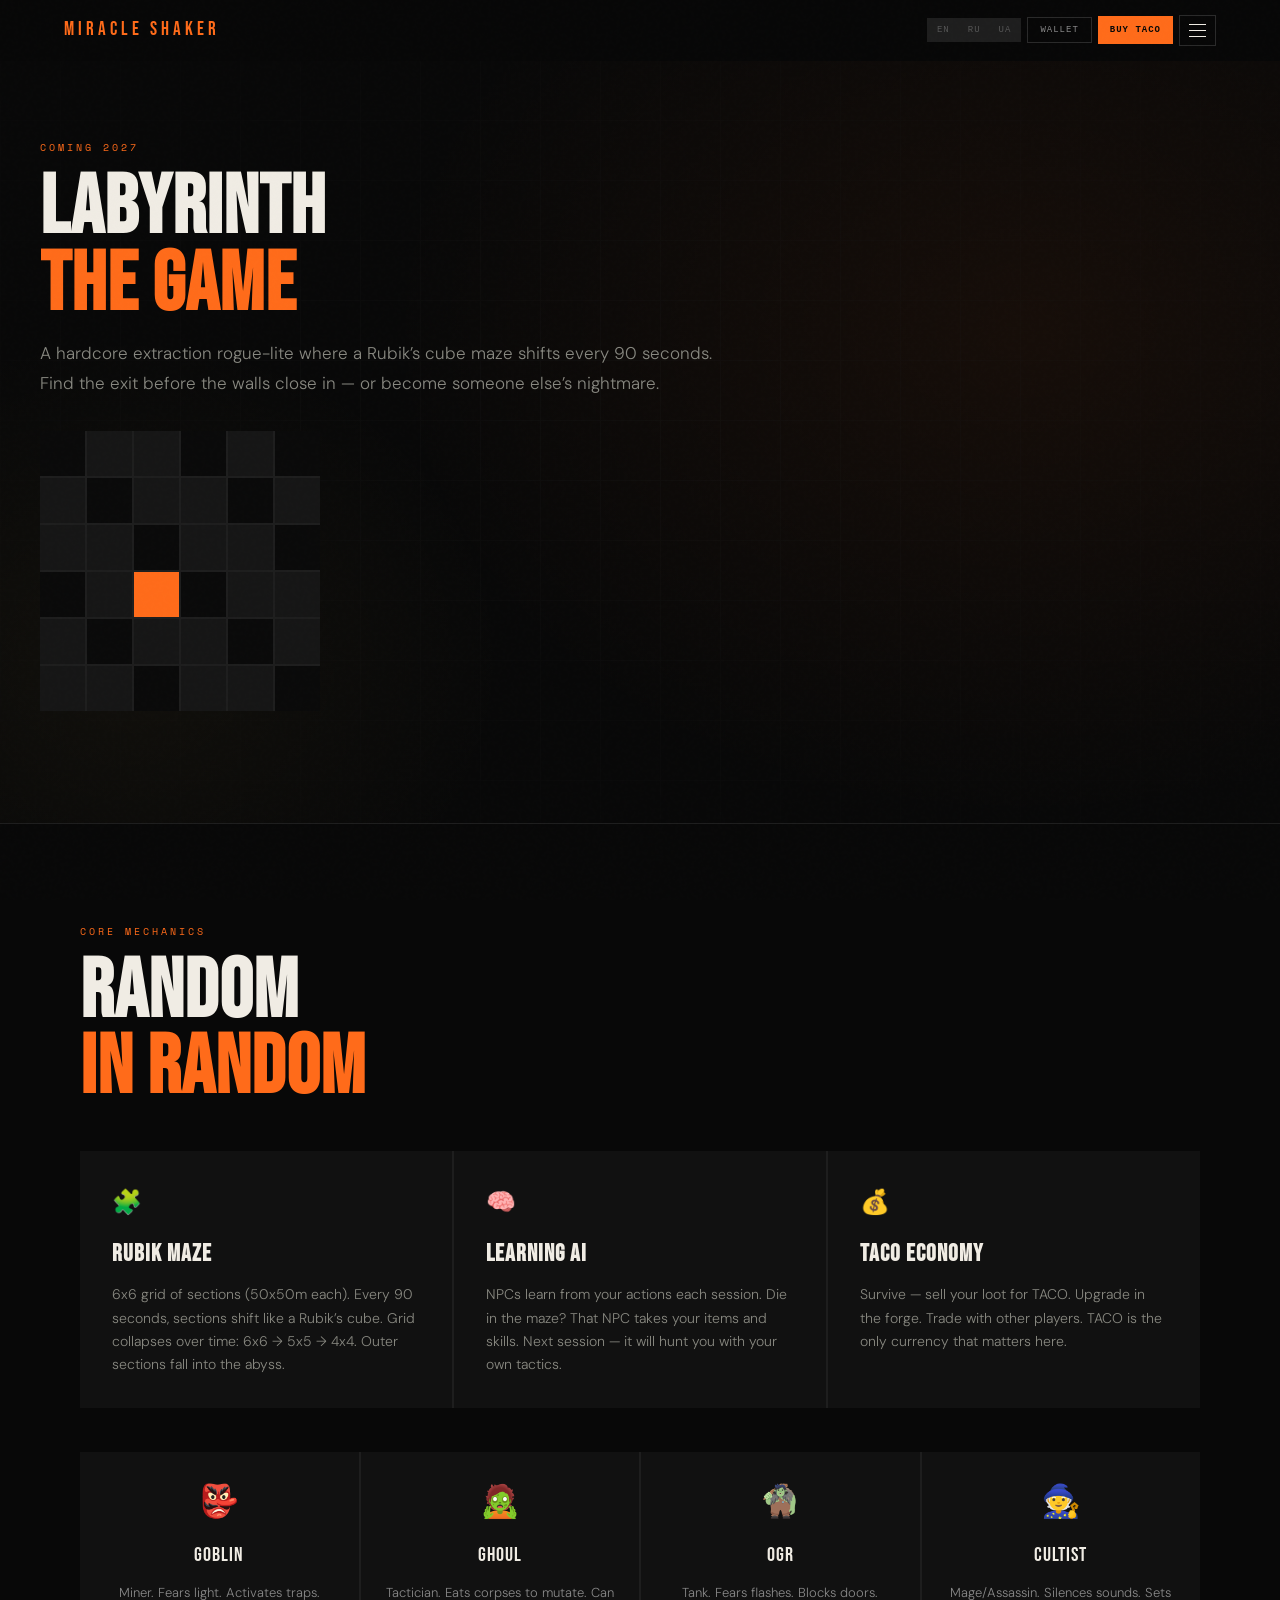
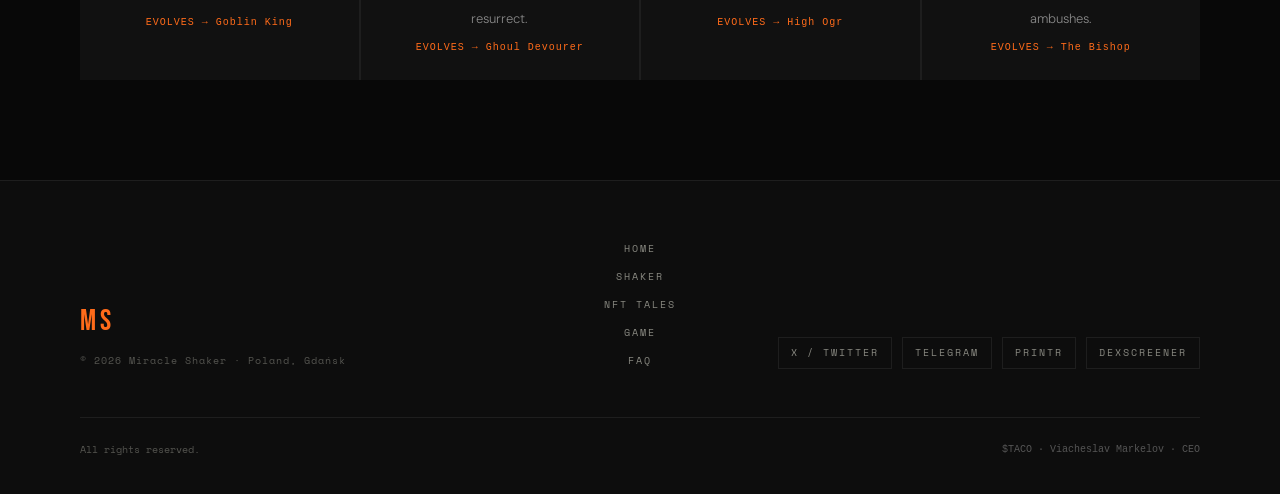
==== miraclev2/game.html @ 6a6742a9 "miracle shaker v2" ====
<!DOCTYPE html>
<html lang="en">
<head>
  <meta charset="UTF-8">
  <meta name="viewport" content="width=device-width, initial-scale=1.0">
  <title>Labyrinth — The Game · Miracle Shaker</title>
  <meta name="description" content="Hardcore extraction rogue-lite. AI enemies learn from you. TACO as in-game currency.">
  <link rel="preconnect" href="https://fonts.googleapis.com">
  <link rel="preconnect" href="https://fonts.gstatic.com" crossorigin>
  <link href="https://fonts.googleapis.com/css2?family=Space+Mono:wght@400;700&family=Bebas+Neue&family=DM+Sans:wght@300;400;500&display=swap" rel="stylesheet">
  <link rel="stylesheet" href="styles.css">
  <style>
.game-hero-img { position:absolute; right:0; top:0; bottom:0; width:50%; object-fit:cover; opacity:0.08; }
.maze-preview { display:grid; grid-template-columns:repeat(6,1fr); gap:2px; background:#1e1e1e; max-width:280px; margin:32px 0; }
.mc { width:100%; aspect-ratio:1; background:#111; }
.mc-path { background:#161616; }
.mc-glow { background:#ff6b1a !important; transition:background 0.3s; }
.mc-wall { background:#0a0a0a; }
.enemy-grid { display:grid; grid-template-columns:repeat(4,1fr); gap:2px; background:#1e1e1e; margin-top:44px; }
.enemy-card { background:#111; padding:24px 20px; text-align:center; }
.enemy-icon { font-size:32px; display:block; margin-bottom:12px; }
.enemy-name { font-family:"Bebas Neue",Impact,sans-serif; font-size:20px; letter-spacing:1px; display:block; margin-bottom:8px; }
.enemy-desc { font-size:13px; color:#888; font-weight:300; }
.enemy-trait { font-family:monospace; font-size:10px; color:#ff6b1a; letter-spacing:1px; margin-top:10px; display:block; }
@media(max-width:900px){ .enemy-grid{grid-template-columns:1fr 1fr;} }
</style>
</head>
<body>
<nav id="main-nav" style="position:fixed;top:0;left:0;right:0;z-index:500;background:rgba(8,8,8,0.96);backdrop-filter:blur(12px);border-bottom:1px solid transparent;transition:border-bottom-color 0.3s;box-sizing:border-box;">
  <div style="max-width:1200px;margin:0 auto;padding:0 24px;height:60px;display:flex;flex-direction:row;align-items:center;justify-content:space-between;gap:12px;">
    <a href="index.html" style="font-family:'Bebas Neue',Impact,sans-serif;font-size:19px;letter-spacing:4px;color:#ff6b1a;text-decoration:none;flex-shrink:0;">MIRACLE SHAKER</a>
    <div style="display:flex;align-items:center;gap:6px;flex-shrink:0;">
      <div style="display:flex;gap:2px;background:#1e1e1e;padding:2px;">
        <button class="lang-btn" data-lang="en" style="font-family:monospace;font-size:9px;letter-spacing:1px;background:none;border:none;color:#555;padding:5px 8px;cursor:pointer;">EN</button>
        <button class="lang-btn" data-lang="ru" style="font-family:monospace;font-size:9px;letter-spacing:1px;background:none;border:none;color:#555;padding:5px 8px;cursor:pointer;">RU</button>
        <button class="lang-btn" data-lang="ua" style="font-family:monospace;font-size:9px;letter-spacing:1px;background:none;border:none;color:#555;padding:5px 8px;cursor:pointer;">UA</button>
      </div>
      <button id="wallet-btn" style="font-family:monospace;font-size:9px;letter-spacing:1px;color:#888;background:none;border:1px solid #2a2a2a;padding:7px 12px;cursor:pointer;white-space:nowrap;">WALLET</button>
      <a href="https://app.printr.money/trade/3kemsuKXgMGmDu7oASK9m2BKeFyGGyzDsyNgvrBtbrrr" id="nav-buy" target="_blank" style="font-family:monospace;font-size:9px;letter-spacing:1px;color:#080808;background:#ff6b1a;padding:7px 12px;text-decoration:none;font-weight:700;white-space:nowrap;">BUY TACO</a>
      <button id="nav-burger" style="background:none;border:1px solid #2a2a2a;padding:8px 9px;cursor:pointer;display:flex;flex-direction:column;gap:5px;flex-shrink:0;">
        <span style="display:block;width:17px;height:1px;background:#f0ece4;"></span>
        <span style="display:block;width:17px;height:1px;background:#f0ece4;"></span>
        <span style="display:block;width:17px;height:1px;background:#f0ece4;"></span>
      </button>
    </div>
  </div>
</nav>
<div id="nav-overlay" style="display:none;position:fixed;inset:0;background:rgba(0,0,0,0.65);z-index:498;"></div>
<div id="slide-menu" style="position:fixed;top:0;right:0;width:260px;height:100vh;background:#0d0d0d;border-left:1px solid #1e1e1e;z-index:499;transform:translateX(100%);transition:transform 0.3s ease;display:flex;flex-direction:column;padding:20px 24px;">
  <div style="display:flex;justify-content:space-between;align-items:center;margin-bottom:28px;">
    <span style="font-family:'Bebas Neue',Impact,sans-serif;font-size:15px;letter-spacing:3px;color:#ff6b1a;">MENU</span>
    <button id="menu-close" style="background:none;border:1px solid #2a2a2a;color:#888;width:30px;height:30px;cursor:pointer;font-size:13px;display:flex;align-items:center;justify-content:center;">&#x2715;</button>
  </div>
  <a href="index.html" id="nav-home" style="font-family:monospace;font-size:10px;letter-spacing:2px;color:#888;text-decoration:none;padding:13px 0;border-bottom:1px solid #1e1e1e;display:block;">HOME</a>
  <a href="shaker.html" id="nav-shaker" style="font-family:monospace;font-size:10px;letter-spacing:2px;color:#888;text-decoration:none;padding:13px 0;border-bottom:1px solid #1e1e1e;display:block;">SHAKER</a>
  <a href="nft-tales.html" id="nav-nft" style="font-family:monospace;font-size:10px;letter-spacing:2px;color:#888;text-decoration:none;padding:13px 0;border-bottom:1px solid #1e1e1e;display:block;">NFT TALES</a>
  <a href="game.html" id="nav-game" style="font-family:monospace;font-size:10px;letter-spacing:2px;color:#888;text-decoration:none;padding:13px 0;border-bottom:1px solid #1e1e1e;display:block;">GAME</a>
  <a href="faq.html" id="nav-faq" style="font-family:monospace;font-size:10px;letter-spacing:2px;color:#888;text-decoration:none;padding:13px 0;display:block;">FAQ</a>
  <div style="margin-top:auto;padding-top:20px;border-top:1px solid #1e1e1e;display:flex;flex-direction:column;gap:8px;">
    <a href="https://app.printr.money/trade/3kemsuKXgMGmDu7oASK9m2BKeFyGGyzDsyNgvrBtbrrr" target="_blank" style="font-family:monospace;font-size:10px;letter-spacing:1px;background:#ff6b1a;color:#080808;padding:11px;text-decoration:none;font-weight:700;display:block;text-align:center;">BUY TACO</a>
    <a href="https://t.me/+Bcx42tPC-DE1NTRk" target="_blank" style="font-family:monospace;font-size:10px;letter-spacing:1px;border:1px solid #2a2a2a;color:#888;padding:10px;text-decoration:none;display:block;text-align:center;">TELEGRAM</a>
  </div>
</div>

<div class="page-hero" style="overflow:hidden;">
  <div class="page-hero-bg"></div>
  <div class="hero-grid-bg"></div>
  <div style="position:relative;z-index:1;max-width:680px;">
    <span class="label" data-en="Coming 2027" data-ru="&#x412; 2027 &#x433;&#x43E;&#x434;&#x443;" data-ua="&#x423; 2027 &#x440;&#x43E;&#x446;&#x456;">Coming 2027</span>
    <h1 class="display-title" data-en="LABYRINTH<br><span>THE GAME</span>" data-ru="&#x41B;&#x410;&#x411;&#x418;&#x420;&#x418;&#x41D;&#x422;<br><span>&#x418;&#x413;&#x420;&#x410;</span>" data-ua="&#x41B;&#x410;&#x411;&#x406;&#x420;&#x418;&#x41D;&#x422;<br><span>&#x413;&#x420;&#x410;</span>">LABYRINTH<br><span>THE GAME</span></h1>
    <p class="body-lead" style="margin-top:16px;" data-en="A hardcore extraction rogue-lite where a Rubik&#x2019;s cube maze shifts every 90 seconds. Find the exit before the walls close in &#x2014; or become someone else&#x2019;s nightmare." data-ru="&#x411;&#x435;&#x441;&#x43F;&#x43E;&#x449;&#x430;&#x434;&#x43D;&#x44B;&#x439; rogue-lite, &#x433;&#x434;&#x435; &#x43B;&#x430;&#x431;&#x438;&#x440;&#x438;&#x43D;&#x442; &#x2014; &#x43A;&#x443;&#x431;&#x438;&#x43A; &#x420;&#x443;&#x431;&#x438;&#x43A;&#x430; &#x2014; &#x441;&#x434;&#x432;&#x438;&#x433;&#x430;&#x435;&#x442;&#x441;&#x44F; &#x43A;&#x430;&#x436;&#x434;&#x44B;&#x435; 90 &#x441;&#x435;&#x43A;&#x443;&#x43D;&#x434;. &#x41D;&#x430;&#x439;&#x434;&#x438; &#x432;&#x44B;&#x445;&#x43E;&#x434; &#x43F;&#x43E;&#x43A;&#x430; &#x441;&#x442;&#x435;&#x43D;&#x44B; &#x43D;&#x435; &#x441;&#x445;&#x43B;&#x43E;&#x43F;&#x43D;&#x443;&#x43B;&#x438;&#x441;&#x44C;." data-ua="&#x411;&#x435;&#x437;&#x43F;&#x43E;&#x449;&#x430;&#x434;&#x43D;&#x438;&#x439; rogue-lite, &#x434;&#x435; &#x43B;&#x430;&#x431;&#x456;&#x440;&#x438;&#x43D;&#x442; &#x2014; &#x43A;&#x443;&#x431;&#x456;&#x43A; &#x420;&#x443;&#x431;&#x456;&#x43A;&#x430; &#x2014; &#x437;&#x441;&#x443;&#x432;&#x430;&#x454;&#x442;&#x44C;&#x441;&#x44F; &#x43A;&#x43E;&#x436;&#x43D;&#x456; 90 &#x441;&#x435;&#x43A;&#x443;&#x43D;&#x434;.">A hardcore extraction rogue-lite where a Rubik&#x2019;s cube maze shifts every 90 seconds. Find the exit before the walls close in &#x2014; or become someone else&#x2019;s nightmare.</p>
    <div class="maze-preview" id="maze-grid">
      <div class="mc mc-wall"></div><div class="mc mc-path"></div><div class="mc mc-path"></div><div class="mc mc-wall"></div><div class="mc mc-path"></div><div class="mc mc-wall"></div>
      <div class="mc mc-path"></div><div class="mc mc-wall"></div><div class="mc mc-path"></div><div class="mc mc-path"></div><div class="mc mc-wall"></div><div class="mc mc-path"></div>
      <div class="mc mc-path"></div><div class="mc mc-path"></div><div class="mc mc-wall"></div><div class="mc mc-path"></div><div class="mc mc-path"></div><div class="mc mc-wall"></div>
      <div class="mc mc-wall"></div><div class="mc mc-path"></div><div class="mc mc-path"></div><div class="mc mc-wall"></div><div class="mc mc-path"></div><div class="mc mc-path"></div>
      <div class="mc mc-path"></div><div class="mc mc-wall"></div><div class="mc mc-path"></div><div class="mc mc-path"></div><div class="mc mc-wall"></div><div class="mc mc-path"></div>
      <div class="mc mc-path"></div><div class="mc mc-path"></div><div class="mc mc-wall"></div><div class="mc mc-path"></div><div class="mc mc-path"></div><div class="mc mc-wall"></div>
    </div>
  </div>
</div>

<div class="section">
  <div class="container">
    <span class="label reveal" data-en="Core Mechanics" data-ru="&#x41E;&#x441;&#x43D;&#x43E;&#x432;&#x43D;&#x44B;&#x435; &#x43C;&#x435;&#x445;&#x430;&#x43D;&#x438;&#x43A;&#x438;" data-ua="&#x41E;&#x441;&#x43D;&#x43E;&#x432;&#x43D;&#x456; &#x43C;&#x435;&#x445;&#x430;&#x43D;&#x456;&#x43A;&#x438;">Core Mechanics</span>
    <h2 class="display-title reveal" data-en="RANDOM<br><span>IN RANDOM</span>" data-ru="&#x420;&#x410;&#x41D;&#x414;&#x41E;&#x41C;<br><span>&#x412; &#x420;&#x410;&#x41D;&#x414;&#x41E;&#x41C;&#x415;</span>" data-ua="&#x420;&#x410;&#x41D;&#x414;&#x41E;&#x41C;<br><span>&#x412; &#x420;&#x410;&#x41D;&#x414;&#x41E;&#x41C;&#x406;</span>">RANDOM<br><span>IN RANDOM</span></h2>
    <div class="card-grid-3 reveal" style="margin-top:44px;">
      <div class="card"><div style="font-size:24px;margin-bottom:14px;">&#x1F9E9;</div><h3 data-en="RUBIK MAZE" data-ru="&#x41A;&#x423;&#x411;&#x418;&#x41A; &#x41B;&#x410;&#x411;&#x418;&#x420;&#x418;&#x41D;&#x422;" data-ua="&#x41A;&#x423;&#x411;&#x406;&#x41A; &#x41B;&#x410;&#x411;&#x406;&#x420;&#x418;&#x41D;&#x422;">RUBIK MAZE</h3><p data-en="6x6 grid of sections (50x50m each). Every 90 seconds, sections shift like a Rubik&#x2019;s cube. Grid collapses over time: 6x6 &#x2192; 5x5 &#x2192; 4x4. Outer sections fall into the abyss." data-ru="&#x421;&#x435;&#x442;&#x43A;&#x430; 6x6 &#x441;&#x435;&#x43A;&#x446;&#x438;&#x439; (50x50 &#x43C; &#x43A;&#x430;&#x436;&#x434;&#x430;&#x44F;). &#x41A;&#x430;&#x436;&#x434;&#x44B;&#x435; 90 &#x441;&#x435;&#x43A;. &#x441;&#x435;&#x43A;&#x446;&#x438;&#x438; &#x441;&#x434;&#x432;&#x438;&#x433;&#x430;&#x44E;&#x442;&#x441;&#x44F;. &#x421;&#x435;&#x442;&#x43A;&#x430; &#x441;&#x445;&#x43B;&#x43E;&#x43F;&#x44B;&#x432;&#x430;&#x435;&#x442;&#x441;&#x44F;." data-ua="&#x421;&#x456;&#x442;&#x43A;&#x430; 6x6 &#x441;&#x435;&#x43A;&#x446;&#x456;&#x439;. &#x41A;&#x43E;&#x436;&#x43D;&#x456; 90 &#x441;&#x435;&#x43A;. &#x441;&#x435;&#x43A;&#x446;&#x456;&#x457; &#x437;&#x441;&#x443;&#x432;&#x430;&#x44E;&#x442;&#x44C;&#x441;&#x44F;. &#x421;&#x456;&#x442;&#x43A;&#x430; &#x437;&#x441;&#x436;&#x443;&#x454;&#x442;&#x44C;&#x441;&#x44F;.">6x6 grid of sections (50x50m each). Every 90 seconds, sections shift like a Rubik&#x2019;s cube. Grid collapses over time: 6x6 &#x2192; 5x5 &#x2192; 4x4. Outer sections fall into the abyss.</p></div>
      <div class="card"><div style="font-size:24px;margin-bottom:14px;">&#x1F9E0;</div><h3 data-en="LEARNING AI" data-ru="&#x41E;&#x411;&#x423;&#x427;&#x410;&#x415;&#x41C;&#x42B;&#x419; &#x418;&#x418;" data-ua="&#x41D;&#x410;&#x412;&#x427;&#x410;&#x42E;&#x426;&#x418;&#x419;&#x421;&#x42F; &#x406;&#x406;">LEARNING AI</h3><p data-en="NPCs learn from your actions each session. Die in the maze? That NPC takes your items and skills. Next session &#x2014; it will hunt you with your own tactics." data-ru="NPC &#x43E;&#x431;&#x443;&#x447;&#x430;&#x44E;&#x442;&#x441;&#x44F; &#x43D;&#x430; &#x432;&#x430;&#x448;&#x438;&#x445; &#x434;&#x435;&#x439;&#x441;&#x442;&#x432;&#x438;&#x44F;&#x445;. &#x423;&#x43C;&#x440;&#x451;&#x448;&#x44C; &#x432; &#x43B;&#x430;&#x431;&#x438;&#x440;&#x438;&#x43D;&#x442;&#x435;? NPC &#x437;&#x430;&#x431;&#x435;&#x440;&#x451;&#x442; &#x432;&#x430;&#x448;&#x435; &#x441;&#x43D;&#x430;&#x440;&#x44F;&#x436;&#x435;&#x43D;&#x438;&#x435; &#x438; &#x431;&#x443;&#x434;&#x435;&#x442; &#x43E;&#x445;&#x43E;&#x442;&#x438;&#x442;&#x44C;&#x441;&#x44F; &#x437;&#x430; &#x432;&#x430;&#x43C;&#x438; &#x432; &#x441;&#x43B;&#x435;&#x434;&#x443;&#x44E;&#x449;&#x435;&#x439; &#x441;&#x435;&#x441;&#x441;&#x438;&#x438;." data-ua="NPC &#x43D;&#x430;&#x432;&#x447;&#x430;&#x44E;&#x442;&#x44C;&#x441;&#x44F; &#x437; &#x432;&#x430;&#x448;&#x438;&#x445; &#x434;&#x456;&#x439;. &#x41F;&#x43E;&#x43C;&#x440;&#x435;&#x448; &#x432; &#x43B;&#x430;&#x431;&#x456;&#x440;&#x438;&#x43D;&#x442;&#x456;? NPC &#x432;&#x456;&#x437;&#x44C;&#x43C;&#x435; &#x442;&#x432;&#x456; &#x440;&#x435;&#x447;&#x456; &#x456; &#x443; &#x43D;&#x430;&#x441;&#x442;&#x443;&#x43F;&#x43D;&#x456;&#x439; &#x441;&#x435;&#x441;&#x456;&#x457; &#x43F;&#x43E;&#x43B;&#x44E;&#x454; &#x442;&#x430;&#x43A;&#x442;&#x438;&#x43A;&#x443; &#x43F;&#x440;&#x43E;&#x442;&#x438; &#x432;&#x430;&#x441;.">NPCs learn from your actions each session. Die in the maze? That NPC takes your items and skills. Next session &#x2014; it will hunt you with your own tactics.</p></div>
      <div class="card"><div style="font-size:24px;margin-bottom:14px;">&#x1F4B0;</div><h3 data-en="TACO ECONOMY" data-ru="&#x42D;&#x41A;&#x41E;&#x41D;&#x41E;&#x41C;&#x418;&#x41A;&#x410; TACO" data-ua="&#x415;&#x41A;&#x41E;&#x41D;&#x41E;&#x41C;&#x406;&#x41A;&#x410; TACO">TACO ECONOMY</h3><p data-en="Survive &#x2014; sell your loot for TACO. Upgrade in the forge. Trade with other players. TACO is the only currency that matters here." data-ru="&#x412;&#x44B;&#x436;&#x438;&#x432;&#x438; &#x2014; &#x43F;&#x440;&#x43E;&#x434;&#x430;&#x439; &#x43B;&#x443;&#x442; &#x437;&#x430; TACO. &#x423;&#x43B;&#x443;&#x447;&#x448;&#x430;&#x439; &#x432; &#x43A;&#x443;&#x437;&#x43D;&#x435;. &#x422;&#x43E;&#x440;&#x433;&#x443;&#x439; &#x441; &#x434;&#x440;&#x443;&#x433;&#x438;&#x43C;&#x438; &#x438;&#x433;&#x440;&#x43E;&#x43A;&#x430;&#x43C;&#x438;." data-ua="&#x412;&#x438;&#x436;&#x438;&#x432;&#x438; &#x2014; &#x43F;&#x440;&#x43E;&#x434;&#x430;&#x439; &#x43B;&#x443;&#x442; &#x437;&#x430; TACO. &#x41F;&#x43E;&#x43B;&#x456;&#x43F;&#x448;&#x438; &#x432; &#x43A;&#x443;&#x437;&#x43D;&#x456;. &#x422;&#x43E;&#x440;&#x433;&#x443;&#x439; &#x437; &#x456;&#x43D;&#x448;&#x438;&#x43C;&#x438; &#x433;&#x440;&#x430;&#x432;&#x446;&#x44F;&#x43C;&#x438;.">Survive &#x2014; sell your loot for TACO. Upgrade in the forge. Trade with other players. TACO is the only currency that matters here.</p></div>
    </div>
    <div class="enemy-grid reveal">
      <div class="enemy-card"><span class="enemy-icon">&#x1F47A;</span><span class="enemy-name" data-en="GOBLIN" data-ru="&#x413;&#x41E;&#x411;&#x41B;&#x418;&#x41D;" data-ua="&#x413;&#x41E;&#x411;&#x41B;&#x406;&#x41D;">GOBLIN</span><span class="enemy-desc" data-en="Miner. Fears light. Activates traps." data-ru="&#x41C;&#x430;&#x439;&#x43D;&#x435;&#x440;. &#x411;&#x43E;&#x438;&#x442;&#x441;&#x44F; &#x441;&#x432;&#x435;&#x442;&#x430;. &#x410;&#x43A;&#x442;&#x438;&#x432;&#x438;&#x440;&#x443;&#x435;&#x442; &#x43B;&#x43E;&#x432;&#x443;&#x448;&#x43A;&#x438;." data-ua="&#x413;&#x456;&#x440;&#x43D;&#x438;&#x43A;. &#x411;&#x43E;&#x457;&#x442;&#x44C;&#x441;&#x44F; &#x441;&#x432;&#x456;&#x442;&#x43B;&#x430;. &#x410;&#x43A;&#x442;&#x438;&#x432;&#x443;&#x454; &#x43F;&#x430;&#x441;&#x442;&#x43A;&#x438;.">Miner. Fears light. Activates traps.</span><span class="enemy-trait" data-en="EVOLVES &#x2192; Goblin King" data-ru="&#x42D;&#x412;&#x41E;&#x41B;&#x42E;&#x426;&#x418;&#x42F; &#x2192; &#x41A;&#x43E;&#x440;&#x43E;&#x43B;&#x44C; &#x413;&#x43E;&#x431;&#x43B;&#x438;&#x43D;&#x43E;&#x432;" data-ua="&#x415;&#x412;&#x41E;&#x41B;&#x42E;&#x426;&#x406;&#x42F; &#x2192; &#x41A;&#x43E;&#x440;&#x43E;&#x43B;&#x44C; &#x413;&#x43E;&#x431;&#x43B;&#x456;&#x43D;&#x456;&#x432;">EVOLVES &#x2192; Goblin King</span></div>
      <div class="enemy-card"><span class="enemy-icon">&#x1F9DF;</span><span class="enemy-name" data-en="GHOUL" data-ru="&#x413;&#x423;&#x41B;&#x42C;" data-ua="&#x413;&#x423;&#x41B;&#x42C;">GHOUL</span><span class="enemy-desc" data-en="Tactician. Eats corpses to mutate. Can resurrect." data-ru="&#x422;&#x430;&#x43A;&#x442;&#x438;&#x43A;. &#x415;&#x441;&#x442; &#x442;&#x440;&#x443;&#x43F;&#x44B; &#x434;&#x43B;&#x44F; &#x43C;&#x443;&#x442;&#x430;&#x446;&#x438;&#x438;. &#x41C;&#x43E;&#x436;&#x435;&#x442; &#x432;&#x43E;&#x441;&#x43A;&#x440;&#x435;&#x441;&#x43D;&#x443;&#x442;&#x44C;." data-ua="&#x422;&#x430;&#x43A;&#x442;&#x438;&#x43A;. &#x457;&#x441;&#x442;&#x44C; &#x442;&#x440;&#x443;&#x43F;&#x438; &#x434;&#x43B;&#x44F; &#x43C;&#x443;&#x442;&#x430;&#x446;&#x456;&#x457;. &#x41C;&#x43E;&#x436;&#x435; &#x432;&#x43E;&#x441;&#x43A;&#x440;&#x435;&#x441;&#x43D;&#x443;&#x442;&#x438;.">Tactician. Eats corpses to mutate. Can resurrect.</span><span class="enemy-trait" data-en="EVOLVES &#x2192; Ghoul Devourer" data-ru="&#x42D;&#x412;&#x41E;&#x41B;&#x42E;&#x426;&#x418;&#x42F; &#x2192; &#x413;&#x443;&#x43B;&#x44C; &#x41F;&#x43E;&#x436;&#x438;&#x440;&#x430;&#x442;&#x435;&#x43B;&#x44C;" data-ua="&#x415;&#x412;&#x41E;&#x41B;&#x42E;&#x426;&#x406;&#x42F; &#x2192; &#x413;&#x443;&#x43B;&#x44C; &#x41F;&#x43E;&#x436;&#x438;&#x440;&#x430;&#x447;">EVOLVES &#x2192; Ghoul Devourer</span></div>
      <div class="enemy-card"><span class="enemy-icon">&#x1F9CC;</span><span class="enemy-name" data-en="OGR" data-ru="&#x41E;&#x413;&#x420;" data-ua="&#x41E;&#x413;&#x420;">OGR</span><span class="enemy-desc" data-en="Tank. Fears flashes. Blocks doors." data-ru="&#x422;&#x430;&#x43D;&#x43A;. &#x411;&#x43E;&#x438;&#x442;&#x441;&#x44F; &#x432;&#x441;&#x43F;&#x44B;&#x448;&#x435;&#x43A;. &#x411;&#x43B;&#x43E;&#x43A;&#x438;&#x440;&#x443;&#x435;&#x442; &#x434;&#x432;&#x435;&#x440;&#x438;." data-ua="&#x422;&#x430;&#x43D;&#x43A;. &#x411;&#x43E;&#x457;&#x442;&#x44C;&#x441;&#x44F; &#x441;&#x43F;&#x430;&#x43B;&#x430;&#x445;&#x456;&#x432;. &#x411;&#x43B;&#x43E;&#x43A;&#x443;&#x454; &#x434;&#x432;&#x435;&#x440;&#x456;.">Tank. Fears flashes. Blocks doors.</span><span class="enemy-trait" data-en="EVOLVES &#x2192; High Ogr" data-ru="&#x42D;&#x412;&#x41E;&#x41B;&#x42E;&#x426;&#x418;&#x42F; &#x2192; &#x412;&#x44B;&#x441;&#x448;&#x438;&#x439; &#x41E;&#x433;&#x440;" data-ua="&#x415;&#x412;&#x41E;&#x41B;&#x42E;&#x426;&#x406;&#x42F; &#x2192; &#x412;&#x438;&#x449;&#x438;&#x439; &#x41E;&#x433;&#x440;">EVOLVES &#x2192; High Ogr</span></div>
      <div class="enemy-card"><span class="enemy-icon">&#x1F9D9;</span><span class="enemy-name" data-en="CULTIST" data-ru="&#x421;&#x415;&#x41A;&#x422;&#x410;&#x41D;&#x422;" data-ua="&#x421;&#x415;&#x41A;&#x422;&#x410;&#x41D;&#x422;">CULTIST</span><span class="enemy-desc" data-en="Mage/Assassin. Silences sounds. Sets ambushes." data-ru="&#x41C;&#x430;&#x433;/&#x423;&#x431;&#x438;&#x439;&#x446;&#x430;. &#x411;&#x43B;&#x43E;&#x43A;&#x438;&#x440;&#x443;&#x435;&#x442; &#x437;&#x432;&#x443;&#x43A;&#x438;. &#x41E;&#x440;&#x433;&#x430;&#x43D;&#x438;&#x437;&#x443;&#x435;&#x442; &#x437;&#x430;&#x441;&#x430;&#x434;&#x44B;." data-ua="&#x41C;&#x430;&#x433;/&#x412;&#x431;&#x438;&#x432;&#x446;&#x44F;. &#x411;&#x43B;&#x43E;&#x43A;&#x443;&#x454; &#x437;&#x432;&#x443;&#x43A;&#x438;. &#x41E;&#x440;&#x433;&#x430;&#x43D;&#x456;&#x437;&#x43E;&#x432;&#x443;&#x454; &#x437;&#x430;&#x441;&#x430;&#x434;&#x438;.">Mage/Assassin. Silences sounds. Sets ambushes.</span><span class="enemy-trait" data-en="EVOLVES &#x2192; The Bishop" data-ru="&#x42D;&#x412;&#x41E;&#x41B;&#x42E;&#x426;&#x418;&#x42F; &#x2192; &#x415;&#x43F;&#x438;&#x441;&#x43A;&#x43E;&#x43F;" data-ua="&#x415;&#x412;&#x41E;&#x41B;&#x42E;&#x426;&#x406;&#x42F; &#x2192; &#x404;&#x43F;&#x438;&#x441;&#x43A;&#x43E;&#x43F;">EVOLVES &#x2192; The Bishop</span></div>
    </div>
  </div>
</div>

<div id="wallet-modal" style="display:none;position:fixed;inset:0;background:rgba(0,0,0,0.85);z-index:9000;align-items:center;justify-content:center;backdrop-filter:blur(8px);">
  <div class="wm-box">
    <button class="wm-close" id="wm-close">&#x2715;</button>
    <div class="wm-title">CONNECT</div>
    <div class="wm-sub" data-en="Choose your Solana wallet" data-ru="&#x412;&#x44B;&#x431;&#x435;&#x440;&#x438; Solana &#x43A;&#x43E;&#x448;&#x435;&#x43B;&#x451;&#x43A;" data-ua="&#x41E;&#x431;&#x435;&#x440;&#x456;&#x442;&#x44C; Solana &#x433;&#x430;&#x43C;&#x430;&#x43D;&#x435;&#x446;&#x44C;">Choose your Solana wallet</div>
    <button class="wm-opt" id="connect-phantom"><span class="wm-opt-icon">&#x1F47B;</span><div><span class="wm-opt-name">Phantom</span><span class="wm-opt-desc">Most popular Solana wallet</span></div></button>
    <button class="wm-opt" id="connect-solflare"><span class="wm-opt-icon">&#x1F525;</span><div><span class="wm-opt-name">Solflare</span><span class="wm-opt-desc">Native Solana wallet</span></div></button>
  </div>
</div>
<footer class="site-footer">
  <div class="container">
    <div class="footer-inner">
      <div><span class="footer-logo">MS</span><p class="footer-note" id="footer-copy">&#x00A9; 2026 Miracle Shaker &#xB7; Poland, Gda&#x0144;sk</p></div>
      <nav class="footer-nav-col" style="position:static;background:none;border:none;backdrop-filter:none;height:auto;">
        <a href="index.html" data-en="Home" data-ru="&#x413;&#x43B;&#x430;&#x432;&#x43D;&#x430;&#x44F;" data-ua="&#x413;&#x43E;&#x43B;&#x43E;&#x432;&#x43D;&#x430;">Home</a>
        <a href="shaker.html">Shaker</a><a href="nft-tales.html">NFT Tales</a>
        <a href="game.html" data-en="Game" data-ru="&#x418;&#x433;&#x440;&#x430;" data-ua="&#x413;&#x440;&#x430;">Game</a><a href="faq.html">FAQ</a>
      </nav>
      <div class="footer-socials">
        <a href="https://x.com/MiracleShaker" class="footer-social-link" target="_blank">X / Twitter</a>
        <a href="https://t.me/+Bcx42tPC-DE1NTRk" class="footer-social-link" target="_blank">Telegram</a>
        <a href="https://app.printr.money/trade/3kemsuKXgMGmDu7oASK9m2BKeFyGGyzDsyNgvrBtbrrr" class="footer-social-link" target="_blank">Printr</a>
        <a href="https://dexscreener.com/solana/3kemsuKXgMGmDu7oASK9m2BKeFyGGyzDsyNgvrBtbrrr" class="footer-social-link" target="_blank">DexScreener</a>
      </div>
    </div>
    <div class="footer-bottom">
      <p id="footer-rights">All rights reserved.</p>
      <p style="font-family:monospace;font-size:10px;color:#555;">$TACO &#xB7; Viacheslav Markelov &#xB7; CEO</p>
    </div>
  </div>
</footer>
<script src="script.js"></script>
</body>
</html>
---- miraclev2/styles.css ----
@import url('https://fonts.googleapis.com/css2?family=Space+Mono:wght@400;700&family=Bebas+Neue&family=DM+Sans:wght@300;400;500&display=swap');

:root {
  --black:       #080808;
  --deep:        #0d0d0d;
  --card:        #111111;
  --card2:       #141414;
  --border:      #1e1e1e;
  --border2:     #2a2a2a;
  --orange:      #ff6b1a;
  --orange-dim:  rgba(255,107,26,0.2);
  --orange-glow: rgba(255,107,26,0.08);
  --yellow:      #ffd166;
  --green:       #4ade80;
  --red:         #ef4444;
  --white:       #f0ece4;
  --grey:        #888880;
  --grey2:       #555550;
  --mono:        'Space Mono', 'Courier New', monospace;
  --display:     'Bebas Neue', Impact, sans-serif;
  --body:        'DM Sans', -apple-system, sans-serif;
}

*, *::before, *::after { box-sizing: border-box; margin: 0; padding: 0; }
html { scroll-behavior: smooth; }

body {
  background: var(--black);
  color: var(--white);
  font-family: var(--body);
  font-size: 16px;
  line-height: 1.6;
  overflow-x: hidden;
}

/* NOISE */
body::before {
  content: '';
  position: fixed;
  inset: 0;
  background-image: url("data:image/svg+xml,%3Csvg viewBox='0 0 256 256' xmlns='http://www.w3.org/2000/svg'%3E%3Cfilter id='n'%3E%3CfeTurbulence type='fractalNoise' baseFrequency='0.9' numOctaves='4' stitchTiles='stitch'/%3E%3C/filter%3E%3Crect width='100%25' height='100%25' filter='url(%23n)' opacity='0.04'/%3E%3C/svg%3E");
  pointer-events: none;
  z-index: 9999;
  opacity: 0.35;
}

/* ── TICKER ── */
.ticker { background: var(--deep); border-top: 1px solid var(--border); border-bottom: 1px solid var(--border); padding: 11px 0; overflow: hidden; }
.ticker-track { display: flex; gap: 56px; animation: ticker 24s linear infinite; white-space: nowrap; }
.ticker-item { font-family: var(--mono); font-size: 10px; color: var(--grey); display: flex; align-items: center; gap: 10px; flex-shrink: 0; }
.ticker-dot { color: var(--orange); }
.up { color: var(--green); }
@keyframes ticker { 0%{transform:translateX(0)} 100%{transform:translateX(-50%)} }

/* ── LAYOUT ── */
.container { max-width: 1200px; margin: 0 auto; padding: 0 40px; }
.section { padding: 100px 0; }
.section-alt { background: var(--deep); border-top: 1px solid var(--border); border-bottom: 1px solid var(--border); padding: 100px 0; }

/* ── TYPE ── */
.label { font-family: var(--mono); font-size: 10px; letter-spacing: 3px; text-transform: uppercase; color: var(--orange); margin-bottom: 14px; display: block; }
.display-title { font-family: var(--display); font-size: clamp(48px, 6.5vw, 96px); line-height: 0.92; letter-spacing: 1px; color: var(--white); }
.display-title span { color: var(--orange); }
.body-lead { font-size: 17px; color: var(--grey); font-weight: 300; line-height: 1.75; }
.body-lead strong { color: var(--white); font-weight: 500; }

/* ── BUTTONS ── */
.btn { font-family: var(--mono); font-size: 11px; letter-spacing: 2px; text-transform: uppercase; padding: 12px 24px; text-decoration: none; display: inline-block; transition: all 0.2s; cursor: pointer; border: none; }
.btn-primary { background: var(--orange); color: var(--black); font-weight: 700; }
.btn-primary:hover { background: var(--yellow); transform: translateY(-1px); }
.btn-ghost { border: 1px solid var(--border); color: var(--grey); background: transparent; }
.btn-ghost:hover { border-color: var(--orange); color: var(--orange); }

/* ── CARDS ── */
.card-grid-2 { display: grid; grid-template-columns: 1fr 1fr; gap: 2px; background: var(--border); }
.card-grid-3 { display: grid; grid-template-columns: repeat(3,1fr); gap: 2px; background: var(--border); }
.card-grid-4 { display: grid; grid-template-columns: repeat(4,1fr); gap: 2px; background: var(--border); }
.card { background: var(--card); padding: 32px; transition: background 0.2s; }
.card:hover { background: var(--card2); }
.card h3 { font-family: var(--display); font-size: 24px; letter-spacing: 1px; margin-bottom: 10px; }
.card p { font-size: 14px; color: var(--grey); font-weight: 300; line-height: 1.65; }
.card .accent { font-family: var(--mono); font-size: 20px; color: var(--orange); display: block; margin: 14px 0 4px; }
.card .accent-label { font-family: var(--mono); font-size: 10px; color: var(--grey); letter-spacing: 1px; }

/* ── FLOW ── */
.flow { display: flex; flex-direction: column; gap: 2px; background: var(--border); }
.flow-row { display: grid; grid-template-columns: 200px 1fr; gap: 2px; background: var(--border); }
.flow-label { background: var(--card); padding: 24px 20px; display: flex; flex-direction: column; justify-content: center; }
.flow-label .step-no { font-family: var(--mono); font-size: 10px; letter-spacing: 2px; color: var(--orange); margin-bottom: 4px; }
.flow-label strong { font-family: var(--display); font-size: 24px; letter-spacing: 1px; }
.flow-content { background: var(--card); padding: 24px 28px; font-size: 14px; color: var(--grey); font-weight: 300; line-height: 1.75; display: flex; align-items: center; }
.flow-content strong { color: var(--white); font-weight: 500; }

/* ── STATS ── */
.stat-bar { display: grid; gap: 2px; background: var(--border); }
.stat-bar-4 { grid-template-columns: repeat(4,1fr); }
.stat-bar-3 { grid-template-columns: repeat(3,1fr); }
.stat-item { background: var(--card); padding: 24px 20px; text-align: center; }
.stat-value { font-family: var(--display); font-size: 36px; letter-spacing: 2px; color: var(--orange); display: block; }
.stat-label { font-family: var(--mono); font-size: 10px; letter-spacing: 2px; text-transform: uppercase; color: var(--grey); margin-top: 4px; display: block; }

/* ── PAGE HERO ── */
.page-hero { padding: 140px 40px 80px; position: relative; overflow: hidden; border-bottom: 1px solid var(--border); }
.page-hero-bg { position: absolute; inset: 0; background: radial-gradient(ellipse 50% 60% at 80% 40%, rgba(255,107,26,0.06), transparent), radial-gradient(ellipse 30% 40% at 10% 80%, rgba(255,209,102,0.04), transparent); }
.hero-grid-bg { position: absolute; inset: 0; background-image: linear-gradient(var(--border) 1px, transparent 1px), linear-gradient(90deg, var(--border) 1px, transparent 1px); background-size: 60px 60px; opacity: 0.22; mask-image: radial-gradient(ellipse 80% 80% at 50% 50%, black, transparent); }

/* ── FAQ ── */
.faq-item { border-bottom: 1px solid var(--border); }
.faq-q { width:100%; background:none; border:none; padding:20px 0; display:flex; justify-content:space-between; align-items:flex-start; cursor:pointer; text-align:left; gap:20px; }
.faq-q span { font-family:var(--mono); font-size:12px; color:var(--white); letter-spacing:0.5px; line-height:1.6; }
.faq-q .faq-icon { font-size:18px; color:var(--orange); flex-shrink:0; transition:transform 0.3s; }
.faq-item.open .faq-icon { transform:rotate(45deg); }
.faq-a { font-size:14px; color:var(--grey); font-weight:300; line-height:1.8; max-height:0; overflow:hidden; transition:max-height 0.4s ease, padding 0.3s; }
.faq-item.open .faq-a { max-height:600px; padding-bottom:20px; }
.faq-a strong { color:var(--white); font-weight:500; }
.faq-a a { color:var(--orange); text-decoration:none; }

/* ── FOOTER ── */
.site-footer { background: var(--deep); border-top: 1px solid var(--border); padding: 60px 0 36px; }
.footer-inner { display: grid; grid-template-columns: 1fr auto 1fr; align-items: end; gap: 40px; }
.footer-logo { font-family: var(--display); font-size: 30px; letter-spacing: 4px; color: var(--orange); display: block; margin-bottom: 8px; }
.footer-note { font-family: var(--mono); font-size: 10px; color: var(--grey2); letter-spacing: 1px; }
.footer-nav-col { display: flex; flex-direction: column; gap: 12px; align-items: center; }
.footer-nav-col a { font-family: var(--mono); font-size: 10px; letter-spacing: 2px; text-transform: uppercase; color: var(--grey); text-decoration: none; transition: color 0.2s; }
.footer-nav-col a:hover { color: var(--orange); }
.footer-socials { display: flex; gap: 10px; justify-content: flex-end; flex-wrap: wrap; }
.footer-social-link { font-family: var(--mono); font-size: 10px; letter-spacing: 2px; text-transform: uppercase; color: var(--grey); text-decoration: none; border: 1px solid var(--border); padding: 7px 12px; transition: all 0.2s; }
.footer-social-link:hover { border-color: var(--orange); color: var(--orange); }
.footer-bottom { margin-top: 48px; padding-top: 24px; border-top: 1px solid var(--border); display: flex; justify-content: space-between; align-items: center; }
.footer-bottom p { font-family: var(--mono); font-size: 10px; color: var(--grey2); }

/* ── REVEAL ── */
.reveal { opacity: 0; transform: translateY(20px); transition: opacity 0.65s ease, transform 0.65s ease; }
.reveal.visible { opacity: 1; transform: none; }

/* ── WALLET ── */
#wallet-modal { display:none; position:fixed; inset:0; background:rgba(0,0,0,0.85); z-index:9000; align-items:center; justify-content:center; backdrop-filter:blur(8px); }
.wm-box { background:var(--deep); border:1px solid var(--border); padding:40px; max-width:420px; width:90%; position:relative; }
.wm-title { font-family:var(--display); font-size:30px; letter-spacing:2px; color:var(--white); margin-bottom:6px; }
.wm-sub { font-family:var(--mono); font-size:10px; color:var(--grey); letter-spacing:1px; margin-bottom:24px; }
.wm-opt { display:flex; align-items:center; gap:16px; padding:16px 18px; border:1px solid var(--border); background:var(--card); cursor:pointer; transition:all 0.2s; margin-bottom:8px; width:100%; text-align:left; }
.wm-opt:hover { border-color:var(--orange); background:var(--card2); }
.wm-opt-icon { font-size:26px; }
.wm-opt-name { font-family:var(--display); font-size:20px; letter-spacing:1px; color:var(--white); display:block; }
.wm-opt-desc { font-family:var(--mono); font-size:10px; color:var(--grey); letter-spacing:1px; display:block; margin-top:2px; }
.wm-close { position:absolute; top:14px; right:14px; background:none; border:1px solid var(--border); color:var(--grey); width:30px; height:30px; cursor:pointer; font-size:14px; display:flex; align-items:center; justify-content:center; transition:all 0.2s; }
.wm-close:hover { border-color:var(--orange); color:var(--orange); }

/* WALLET PROFILE PANEL */
#wallet-panel { display:none; margin-top:28px; max-width:520px; }
.wp-header { display:flex; justify-content:space-between; align-items:center; padding:12px 16px; background:var(--card); border:1px solid var(--border); border-bottom:1px solid var(--border2); }
.wp-addr { font-family:var(--mono); font-size:11px; color:var(--green); letter-spacing:1px; }
.wp-disconnect { font-family:var(--mono); font-size:9px; letter-spacing:1px; color:var(--grey); background:none; border:1px solid var(--border); padding:4px 10px; cursor:pointer; transition:all 0.2s; }
.wp-disconnect:hover { color:var(--red); border-color:var(--red); }
.wp-balances { display:grid; grid-template-columns:1fr 1fr; gap:2px; background:var(--border); }
.wp-bal { background:var(--card); padding:16px; text-align:center; }
.wp-bal label { font-family:var(--mono); font-size:9px; letter-spacing:2px; text-transform:uppercase; color:var(--grey); display:block; margin-bottom:6px; }
.wp-bal .val { font-family:var(--mono); font-size:18px; }
.wp-bal .val.sol { color:var(--green); }
.wp-bal .val.taco { color:var(--orange); }

/* ── MOBILE ── */
@media (max-width: 900px) {
  .container { padding: 0 20px; }
  .section { padding: 64px 0; }
  .section-alt { padding: 64px 0; }
  .page-hero { padding: 110px 20px 60px; }
  .card-grid-2, .card-grid-3, .card-grid-4 { grid-template-columns: 1fr; }
  .flow-row { grid-template-columns: 1fr; }
  .stat-bar-4 { grid-template-columns: 1fr 1fr; }
  .stat-bar-3 { grid-template-columns: 1fr; }
  .footer-inner { grid-template-columns: 1fr; gap: 24px; }
  .footer-socials { justify-content: flex-start; }
  .footer-bottom { flex-direction: column; gap: 12px; text-align: center; }
}
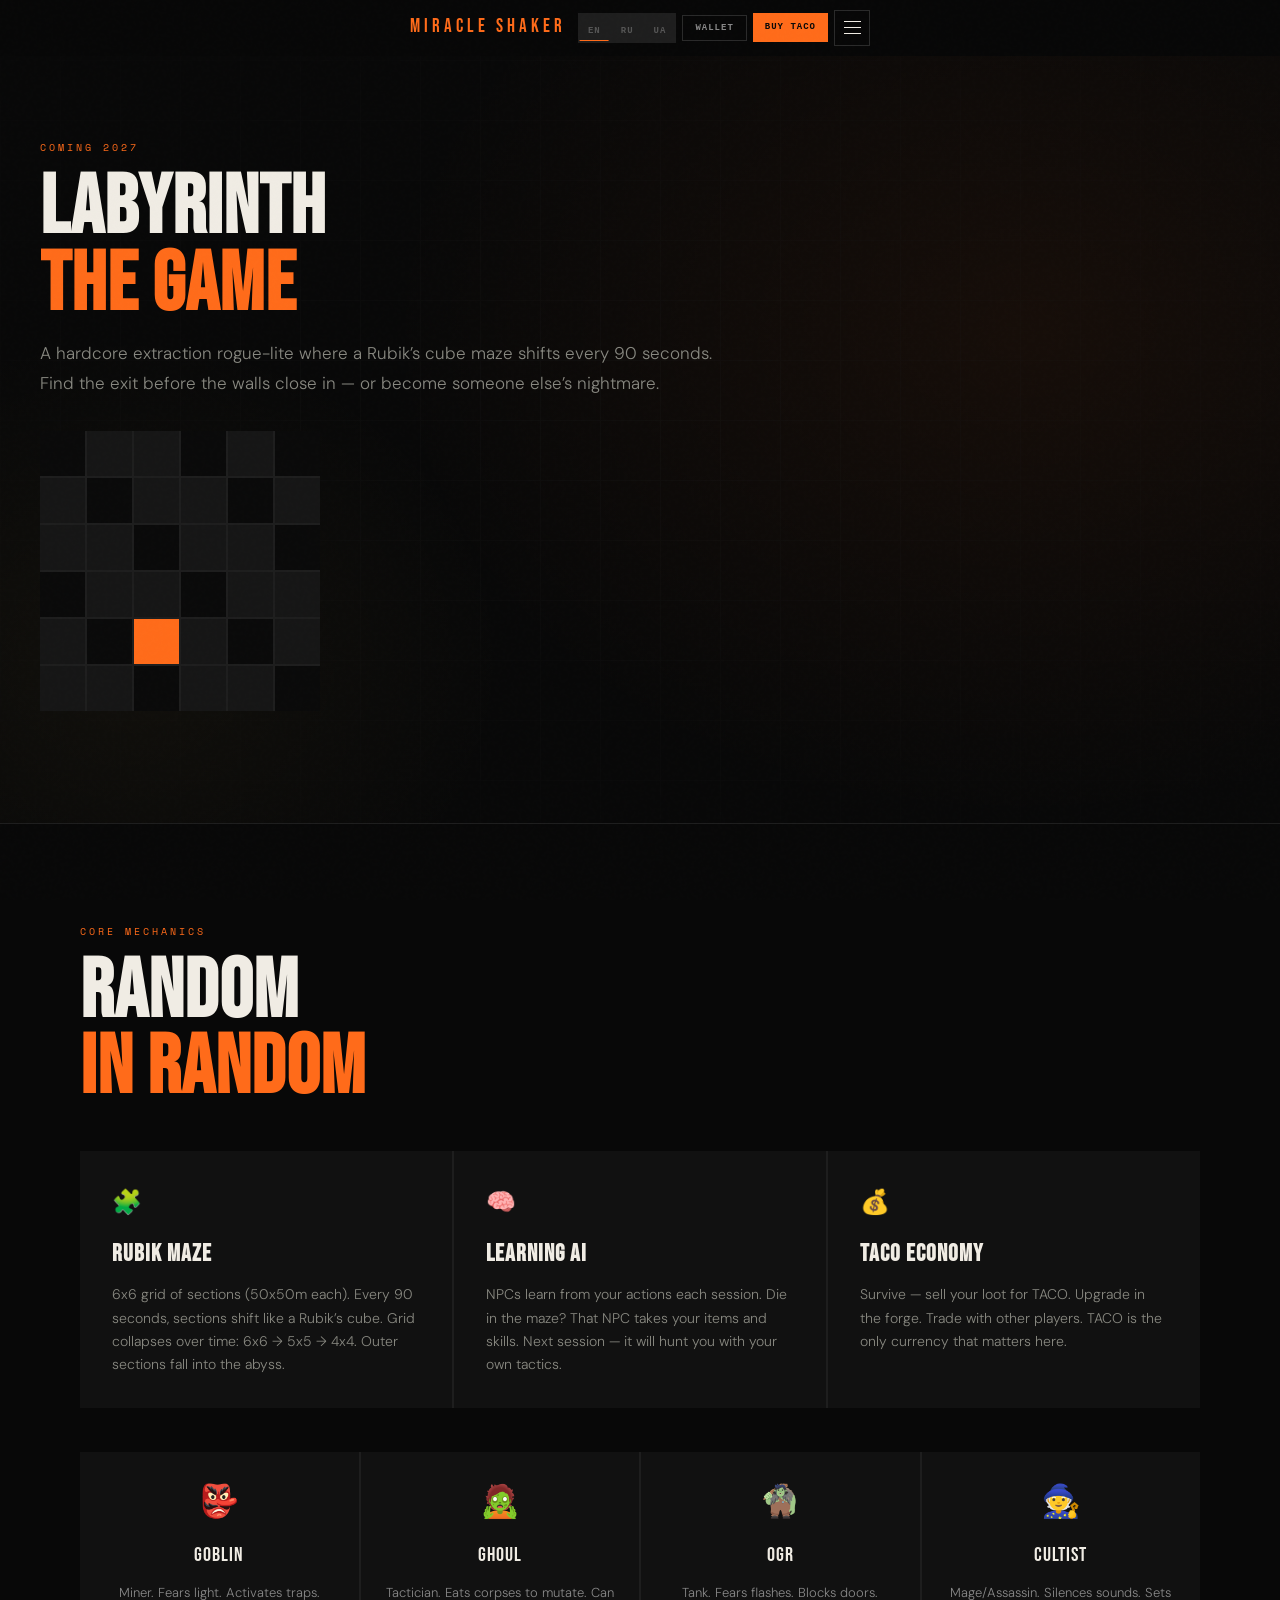
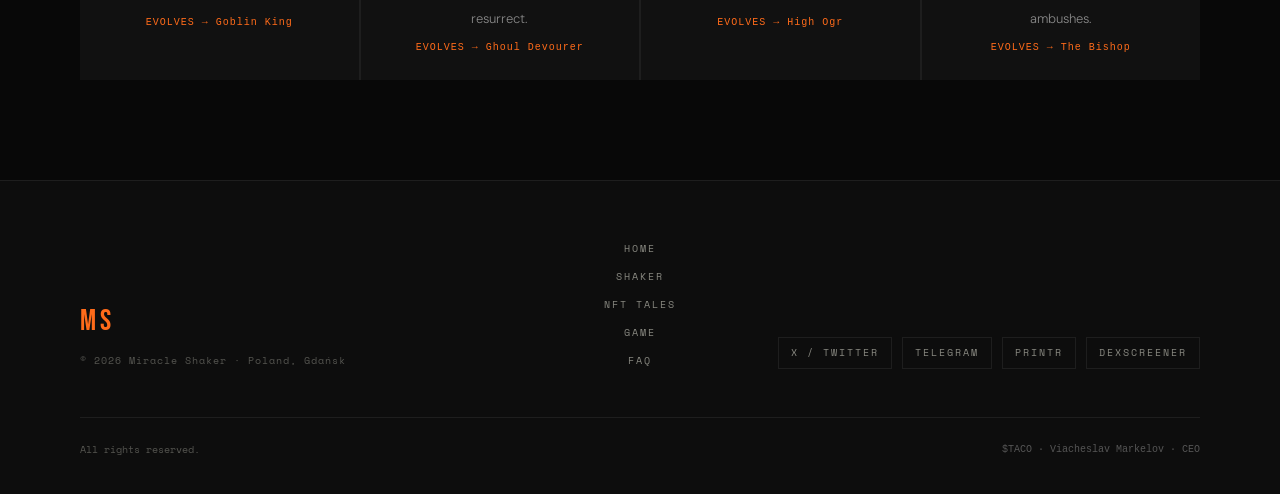
==== commit b589e511: "Update game.html" ====
--- a/miraclev2/game.html
+++ b/miraclev2/game.html
@@ -66,7 +66,7 @@
   <div class="page-hero-bg"></div>
   <div class="hero-grid-bg"></div>
   <div style="position:relative;z-index:1;max-width:680px;">
-    <span class="label" data-en="Coming 2027" data-ru="&#x412; 2027 &#x433;&#x43E;&#x434;&#x443;" data-ua="&#x423; 2027 &#x440;&#x43E;&#x446;&#x456;">Coming 2027</span>
+    <span class="label" data-en="Coming 2027" data-ru="&#x412; 2027 &#x433;&#x43E;&#x434;&#x443;" data-ua="&#x423; 2027 &#x440;&#x43E;&#x446;&#x456;">Coming 2027<a href="/rubiks_dungeon.html" target="_blank" style="display:inline-block;padding:16px 40px;background:#8a1a00;color:#f0a030;font-family:monospace;font-size:1rem;letter-spacing:.15em;text-decoration:none;border:1px solid #f0a030;margin-top:20px;">▶ ИГРАТЬ СЕЙЧАС (BETA)</a></span>
     <h1 class="display-title" data-en="LABYRINTH<br><span>THE GAME</span>" data-ru="&#x41B;&#x410;&#x411;&#x418;&#x420;&#x418;&#x41D;&#x422;<br><span>&#x418;&#x413;&#x420;&#x410;</span>" data-ua="&#x41B;&#x410;&#x411;&#x406;&#x420;&#x418;&#x41D;&#x422;<br><span>&#x413;&#x420;&#x410;</span>">LABYRINTH<br><span>THE GAME</span></h1>
     <p class="body-lead" style="margin-top:16px;" data-en="A hardcore extraction rogue-lite where a Rubik&#x2019;s cube maze shifts every 90 seconds. Find the exit before the walls close in &#x2014; or become someone else&#x2019;s nightmare." data-ru="&#x411;&#x435;&#x441;&#x43F;&#x43E;&#x449;&#x430;&#x434;&#x43D;&#x44B;&#x439; rogue-lite, &#x433;&#x434;&#x435; &#x43B;&#x430;&#x431;&#x438;&#x440;&#x438;&#x43D;&#x442; &#x2014; &#x43A;&#x443;&#x431;&#x438;&#x43A; &#x420;&#x443;&#x431;&#x438;&#x43A;&#x430; &#x2014; &#x441;&#x434;&#x432;&#x438;&#x433;&#x430;&#x435;&#x442;&#x441;&#x44F; &#x43A;&#x430;&#x436;&#x434;&#x44B;&#x435; 90 &#x441;&#x435;&#x43A;&#x443;&#x43D;&#x434;. &#x41D;&#x430;&#x439;&#x434;&#x438; &#x432;&#x44B;&#x445;&#x43E;&#x434; &#x43F;&#x43E;&#x43A;&#x430; &#x441;&#x442;&#x435;&#x43D;&#x44B; &#x43D;&#x435; &#x441;&#x445;&#x43B;&#x43E;&#x43F;&#x43D;&#x443;&#x43B;&#x438;&#x441;&#x44C;." data-ua="&#x411;&#x435;&#x437;&#x43F;&#x43E;&#x449;&#x430;&#x434;&#x43D;&#x438;&#x439; rogue-lite, &#x434;&#x435; &#x43B;&#x430;&#x431;&#x456;&#x440;&#x438;&#x43D;&#x442; &#x2014; &#x43A;&#x443;&#x431;&#x456;&#x43A; &#x420;&#x443;&#x431;&#x456;&#x43A;&#x430; &#x2014; &#x437;&#x441;&#x443;&#x432;&#x430;&#x454;&#x442;&#x44C;&#x441;&#x44F; &#x43A;&#x43E;&#x436;&#x43D;&#x456; 90 &#x441;&#x435;&#x43A;&#x443;&#x43D;&#x434;.">A hardcore extraction rogue-lite where a Rubik&#x2019;s cube maze shifts every 90 seconds. Find the exit before the walls close in &#x2014; or become someone else&#x2019;s nightmare.</p>
     <div class="maze-preview" id="maze-grid">
@@ -131,4 +131,4 @@
 </footer>
 <script src="script.js"></script>
 </body>
-</html>+</html>
--- a/miraclev2/styles.css
+++ b/miraclev2/styles.css
@@ -159,7 +159,243 @@
 .wp-bal .val.sol { color:var(--green); }
 .wp-bal .val.taco { color:var(--orange); }
 
-/* ── MOBILE ── */
+/* ══════════════════════════════════════
+   ── NAV (общий для всех страниц) ──
+   ══════════════════════════════════════ */
+nav {
+  position: fixed;
+  top: 0; left: 0; right: 0;
+  z-index: 500;
+  height: 56px;
+  display: flex;
+  align-items: center;
+  justify-content: space-between;
+  padding: 0 2rem;
+  background: rgba(8,8,8,0.96);
+  backdrop-filter: blur(16px);
+  border-bottom: 1px solid transparent;
+  transition: border-color 0.3s;
+}
+
+/* Логотип */
+nav .nav-logo {
+  font-family: var(--display);
+  font-size: 1.1rem;
+  letter-spacing: .25em;
+  color: var(--white);
+  text-decoration: none;
+  flex-shrink: 0;
+}
+
+/* Десктопные ссылки */
+nav .nav-links {
+  display: flex;
+  align-items: center;
+  gap: 1.5rem;
+  list-style: none;
+}
+nav .nav-links a {
+  font-family: var(--mono);
+  font-size: .65rem;
+  letter-spacing: .2em;
+  text-transform: uppercase;
+  color: var(--grey);
+  text-decoration: none;
+  transition: color .2s;
+}
+nav .nav-links a:hover,
+nav .nav-links a.active { color: var(--white); }
+
+/* Правая часть навбара */
+nav .nav-right {
+  display: flex;
+  align-items: center;
+  gap: .6rem;
+  flex-shrink: 0;
+}
+
+/* Lang кнопки */
+.lang-btn {
+  background: none;
+  border: none;
+  font-family: var(--mono);
+  font-size: .65rem;
+  font-weight: 700;
+  letter-spacing: .12em;
+  text-transform: uppercase;
+  color: var(--grey);
+  cursor: pointer;
+  padding: .25rem .4rem;
+  transition: color .2s;
+  position: relative;
+}
+.lang-btn::after {
+  content: '';
+  position: absolute;
+  bottom: 0; left: 50%;
+  transform: translateX(-50%);
+  width: 0; height: 1px;
+  background: var(--orange);
+  transition: width .2s;
+}
+.lang-btn:hover { color: var(--white); }
+.lang-btn.active { color: var(--orange); }
+.lang-btn.active::after { width: 100%; }
+
+/* Wallet кнопка */
+#wallet-btn {
+  font-family: var(--mono);
+  font-size: .65rem;
+  font-weight: 700;
+  letter-spacing: .15em;
+  text-transform: uppercase;
+  padding: .4rem 1rem;
+  background: none;
+  border: 1px solid var(--border);
+  color: var(--grey);
+  cursor: pointer;
+  transition: all .2s;
+  white-space: nowrap;
+}
+#wallet-btn:hover { border-color: var(--orange); color: var(--white); }
+#wallet-btn.connected { border-color: var(--green); color: var(--green); }
+
+/* BUY TACO кнопка */
+.nav-buy-btn {
+  font-family: var(--mono);
+  font-size: .65rem;
+  font-weight: 700;
+  letter-spacing: .15em;
+  text-transform: uppercase;
+  padding: .4rem 1rem;
+  background: var(--orange);
+  border: none;
+  color: #000;
+  cursor: pointer;
+  transition: all .2s;
+  text-decoration: none;
+  display: inline-block;
+}
+.nav-buy-btn:hover { background: var(--yellow); }
+
+/* ── BURGER (скрыт на десктопе) ── */
+#nav-burger {
+  display: none;
+  align-items: center;
+  justify-content: center;
+  width: 36px;
+  height: 36px;
+  background: none;
+  border: 1px solid var(--border);
+  color: var(--white);
+  font-size: 1.1rem;
+  cursor: pointer;
+  transition: all .2s;
+  flex-shrink: 0;
+}
+#nav-burger:hover { border-color: var(--orange); color: var(--orange); }
+
+/* ── SLIDE MENU (боковое меню) ── */
+#slide-menu {
+  position: fixed;
+  top: 56px; right: 0; bottom: 0;
+  width: 100%;
+  max-width: 360px;
+  background: var(--deep);
+  border-left: 1px solid var(--border);
+  z-index: 490;
+  transform: translateX(100%);
+  transition: transform .3s cubic-bezier(.4,0,.2,1);
+  display: flex;
+  flex-direction: column;
+  padding: 2rem;
+  overflow-y: auto;
+}
+
+/* Ссылки в слайд-меню */
+#slide-menu a {
+  font-family: var(--mono);
+  font-size: .85rem;
+  letter-spacing: .2em;
+  text-transform: uppercase;
+  color: var(--grey);
+  text-decoration: none;
+  padding: 1rem 0;
+  border-bottom: 1px solid var(--border);
+  transition: color .2s;
+  display: block;
+}
+#slide-menu a:hover { color: var(--orange); }
+#slide-menu a:last-of-type { border-bottom: none; }
+
+/* Lang кнопки в слайд-меню */
+.slide-menu-lang {
+  display: flex;
+  gap: .5rem;
+  margin-top: 2rem;
+  padding-top: 1.5rem;
+  border-top: 1px solid var(--border);
+}
+.slide-menu-lang .lang-btn {
+  flex: 1;
+  padding: .6rem;
+  border: 1px solid var(--border);
+  font-size: .7rem;
+  text-align: center;
+}
+.slide-menu-lang .lang-btn.active {
+  border-color: var(--orange);
+  color: var(--orange);
+}
+
+/* BUY TACO в слайд-меню */
+.slide-menu-buy {
+  display: block;
+  width: 100%;
+  margin-top: 1rem;
+  padding: .9rem;
+  background: var(--orange);
+  color: #000;
+  font-family: var(--mono);
+  font-size: .78rem;
+  font-weight: 700;
+  letter-spacing: .15em;
+  text-transform: uppercase;
+  text-align: center;
+  text-decoration: none;
+  cursor: pointer;
+  transition: background .2s;
+}
+.slide-menu-buy:hover { background: var(--yellow); }
+
+/* Кнопка закрытия меню */
+#menu-close {
+  position: absolute;
+  top: 1rem; right: 1rem;
+  background: none;
+  border: 1px solid var(--border);
+  color: var(--grey);
+  width: 30px; height: 30px;
+  cursor: pointer;
+  font-size: 1rem;
+  display: flex; align-items: center; justify-content: center;
+  transition: all .2s;
+}
+#menu-close:hover { border-color: var(--orange); color: var(--orange); }
+
+/* Оверлей */
+#nav-overlay {
+  display: none;
+  position: fixed;
+  inset: 0;
+  background: rgba(0,0,0,.6);
+  z-index: 480;
+  backdrop-filter: blur(4px);
+}
+
+/* ══════════════════════════════════════
+   ── MOBILE ──
+   ══════════════════════════════════════ */
 @media (max-width: 900px) {
   .container { padding: 0 20px; }
   .section { padding: 64px 0; }
@@ -173,3 +409,82 @@
   .footer-socials { justify-content: flex-start; }
   .footer-bottom { flex-direction: column; gap: 12px; text-align: center; }
 }
+
+@media (max-width: 768px) {
+  /* Скрываем десктопные элементы навбара */
+  nav .nav-links       { display: none !important; }
+  nav .lang-btn        { display: none !important; }
+  .nav-buy-btn         { display: none !important; }
+
+  /* Показываем бургер */
+  #nav-burger          { display: flex !important; }
+
+  /* Wallet кнопка — компактная */
+  #wallet-btn {
+    font-size: .6rem !important;
+    padding: .35rem .7rem !important;
+    max-width: 110px;
+    overflow: hidden;
+    text-overflow: ellipsis;
+    white-space: nowrap;
+  }
+
+  /* Слайд-меню на всю ширину на мобильном */
+  #slide-menu {
+    max-width: 100%;
+    border-left: none;
+    border-top: 1px solid var(--border);
+  }
+}
+
+@media (min-width: 769px) {
+  #slide-menu          { max-width: 360px; }
+}
+
+/* ══════════════════════════════════════
+   ── NAV MOBILE FIX ──
+   ══════════════════════════════════════ */
+
+/* Бургер всегда есть — фиксируем его вид */
+#nav-burger {
+  background: none;
+  border: 1px solid #2a2a2a;
+  padding: 8px 9px;
+  cursor: pointer;
+  display: flex;
+  flex-direction: column;
+  gap: 5px;
+  flex-shrink: 0;
+  transition: border-color 0.2s;
+}
+#nav-burger:hover { border-color: #ff6b1a; }
+#nav-burger span { display: block; width: 17px; height: 1px; background: #f0ece4; transition: background 0.2s; }
+#nav-burger:hover span { background: #ff6b1a; }
+
+@media (max-width: 640px) {
+  /* Скрываем lang кнопки из навбара */
+  nav .lang-btn,
+  nav div[style*="display:flex;gap:2px"] {
+    display: none !important;
+  }
+
+  /* Скрываем BUY TACO из навбара */
+  #nav-buy {
+    display: none !important;
+  }
+
+  /* Wallet — компактный */
+  #wallet-btn {
+    font-size: 8px !important;
+    padding: 6px 8px !important;
+    max-width: 80px;
+    overflow: hidden;
+    text-overflow: ellipsis;
+    white-space: nowrap;
+  }
+
+  /* Nav внутренний контейнер — убираем gap */
+  nav > div > div:last-child {
+    gap: 6px !important;
+  }
+}
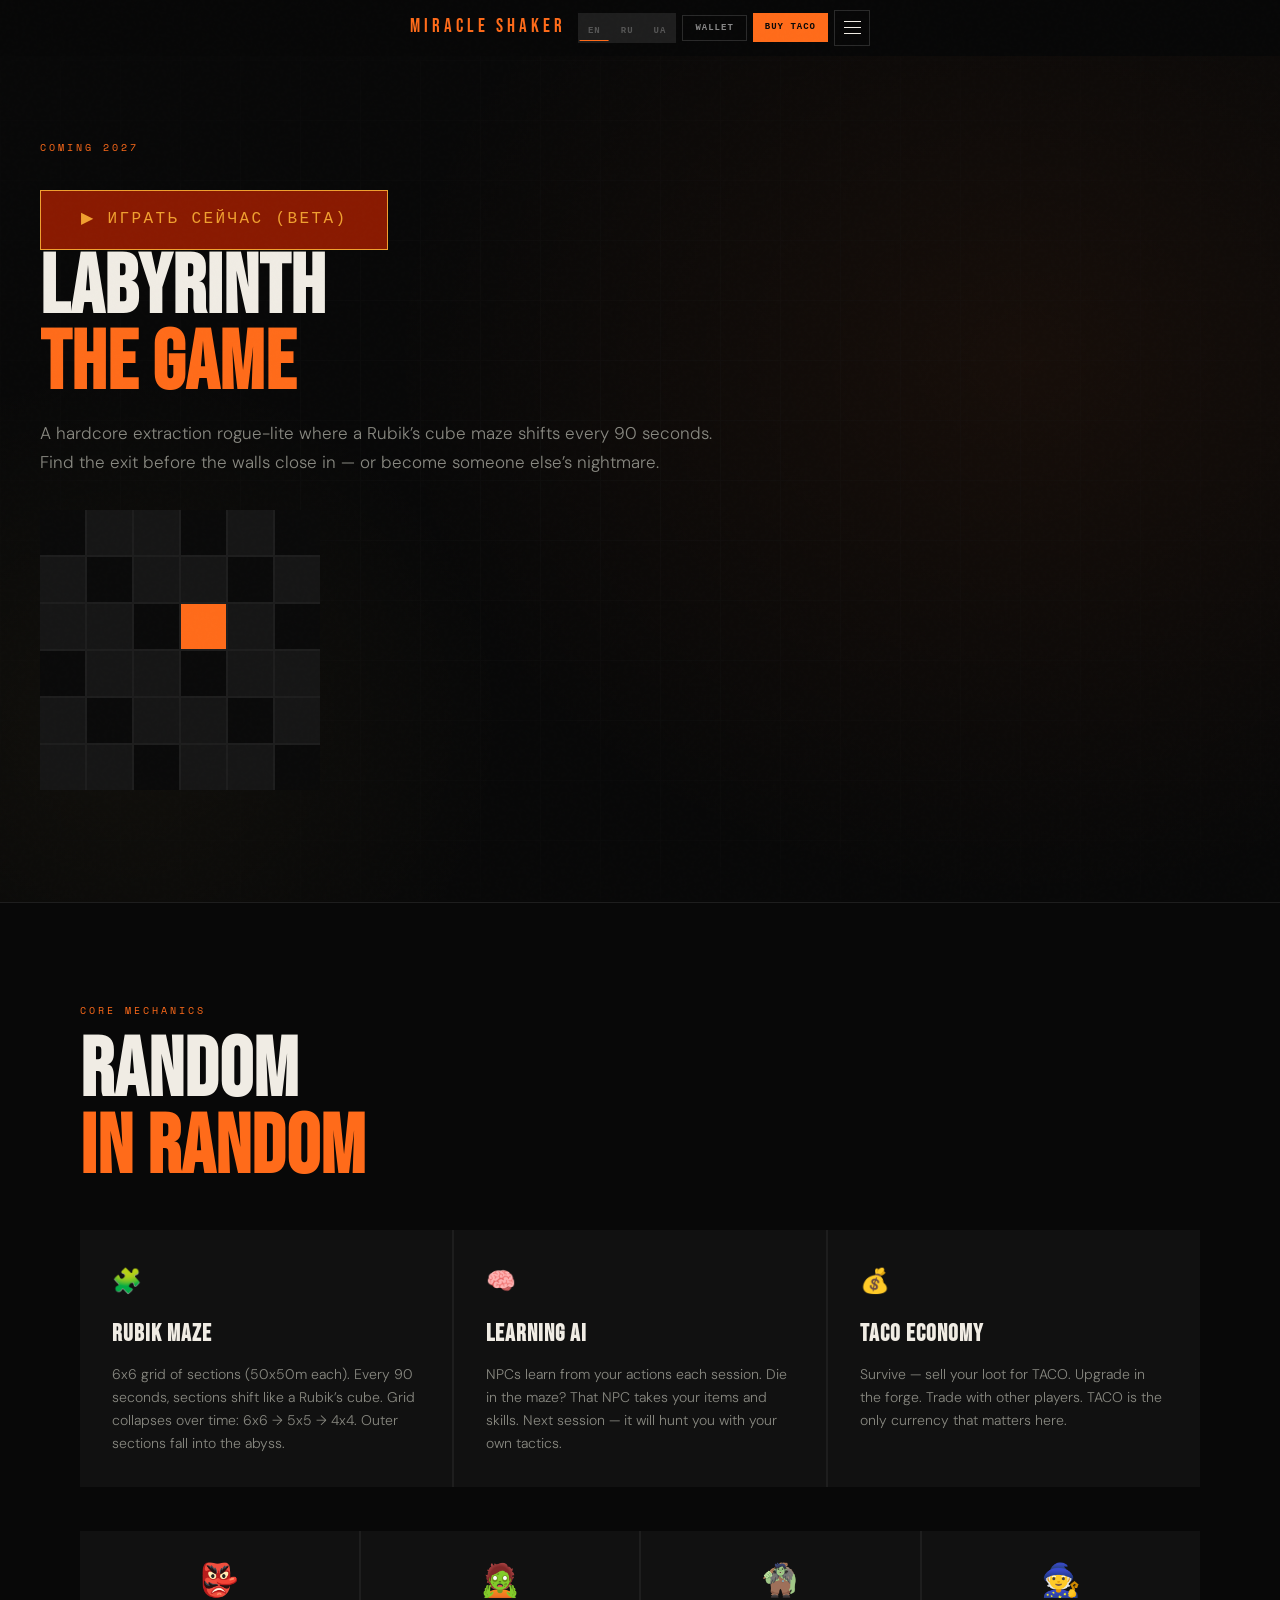
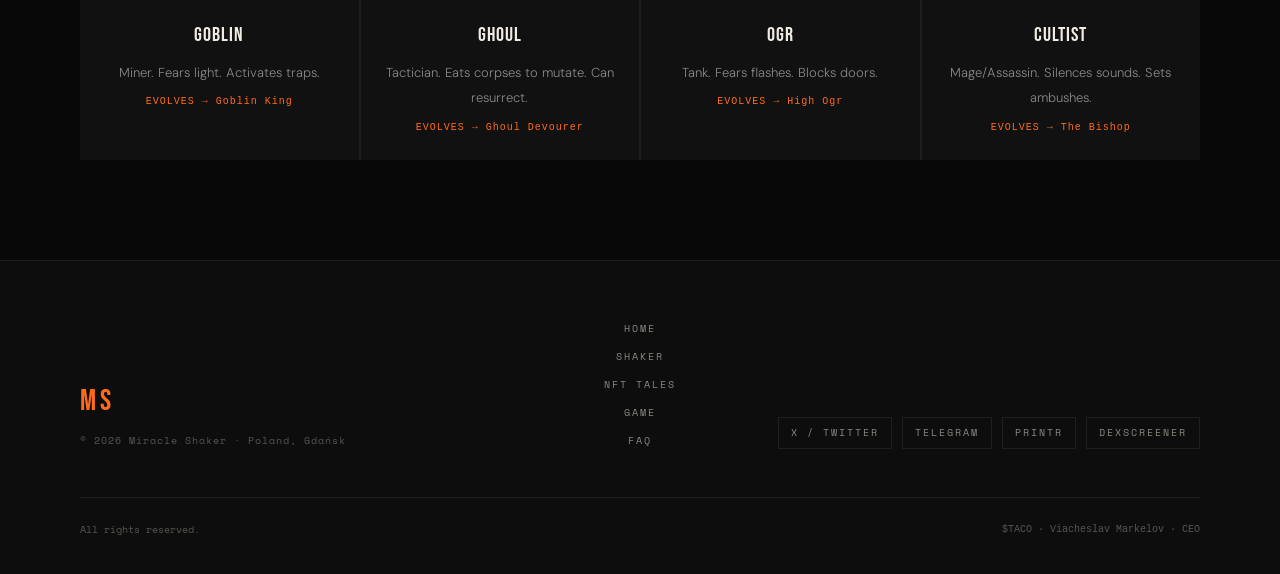
==== commit 5ab66de0: "Update game.html" ====
--- a/miraclev2/game.html
+++ b/miraclev2/game.html
@@ -66,7 +66,8 @@
   <div class="page-hero-bg"></div>
   <div class="hero-grid-bg"></div>
   <div style="position:relative;z-index:1;max-width:680px;">
-    <span class="label" data-en="Coming 2027" data-ru="&#x412; 2027 &#x433;&#x43E;&#x434;&#x443;" data-ua="&#x423; 2027 &#x440;&#x43E;&#x446;&#x456;">Coming 2027<a href="/rubiks_dungeon.html" target="_blank" style="display:inline-block;padding:16px 40px;background:#8a1a00;color:#f0a030;font-family:monospace;font-size:1rem;letter-spacing:.15em;text-decoration:none;border:1px solid #f0a030;margin-top:20px;">▶ ИГРАТЬ СЕЙЧАС (BETA)</a></span>
+    <span class="label" data-en="Coming 2027" data-ru="&#x412; 2027 &#x433;&#x43E;&#x434;&#x443;" data-ua="&#x423; 2027 &#x440;&#x43E;&#x446;&#x456;">Coming 2027</span>
+<a href="/rubiks_dungeon.html" target="_blank" style="display:inline-block;margin-top:20px;padding:16px 40px;background:#8a1a00;color:#f0a030;font-family:monospace;font-size:1rem;letter-spacing:.15em;text-decoration:none;border:1px solid #f0a030;">▶ ИГРАТЬ СЕЙЧАС (BETA)</a>
     <h1 class="display-title" data-en="LABYRINTH<br><span>THE GAME</span>" data-ru="&#x41B;&#x410;&#x411;&#x418;&#x420;&#x418;&#x41D;&#x422;<br><span>&#x418;&#x413;&#x420;&#x410;</span>" data-ua="&#x41B;&#x410;&#x411;&#x406;&#x420;&#x418;&#x41D;&#x422;<br><span>&#x413;&#x420;&#x410;</span>">LABYRINTH<br><span>THE GAME</span></h1>
     <p class="body-lead" style="margin-top:16px;" data-en="A hardcore extraction rogue-lite where a Rubik&#x2019;s cube maze shifts every 90 seconds. Find the exit before the walls close in &#x2014; or become someone else&#x2019;s nightmare." data-ru="&#x411;&#x435;&#x441;&#x43F;&#x43E;&#x449;&#x430;&#x434;&#x43D;&#x44B;&#x439; rogue-lite, &#x433;&#x434;&#x435; &#x43B;&#x430;&#x431;&#x438;&#x440;&#x438;&#x43D;&#x442; &#x2014; &#x43A;&#x443;&#x431;&#x438;&#x43A; &#x420;&#x443;&#x431;&#x438;&#x43A;&#x430; &#x2014; &#x441;&#x434;&#x432;&#x438;&#x433;&#x430;&#x435;&#x442;&#x441;&#x44F; &#x43A;&#x430;&#x436;&#x434;&#x44B;&#x435; 90 &#x441;&#x435;&#x43A;&#x443;&#x43D;&#x434;. &#x41D;&#x430;&#x439;&#x434;&#x438; &#x432;&#x44B;&#x445;&#x43E;&#x434; &#x43F;&#x43E;&#x43A;&#x430; &#x441;&#x442;&#x435;&#x43D;&#x44B; &#x43D;&#x435; &#x441;&#x445;&#x43B;&#x43E;&#x43F;&#x43D;&#x443;&#x43B;&#x438;&#x441;&#x44C;." data-ua="&#x411;&#x435;&#x437;&#x43F;&#x43E;&#x449;&#x430;&#x434;&#x43D;&#x438;&#x439; rogue-lite, &#x434;&#x435; &#x43B;&#x430;&#x431;&#x456;&#x440;&#x438;&#x43D;&#x442; &#x2014; &#x43A;&#x443;&#x431;&#x456;&#x43A; &#x420;&#x443;&#x431;&#x456;&#x43A;&#x430; &#x2014; &#x437;&#x441;&#x443;&#x432;&#x430;&#x454;&#x442;&#x44C;&#x441;&#x44F; &#x43A;&#x43E;&#x436;&#x43D;&#x456; 90 &#x441;&#x435;&#x43A;&#x443;&#x43D;&#x434;.">A hardcore extraction rogue-lite where a Rubik&#x2019;s cube maze shifts every 90 seconds. Find the exit before the walls close in &#x2014; or become someone else&#x2019;s nightmare.</p>
     <div class="maze-preview" id="maze-grid">
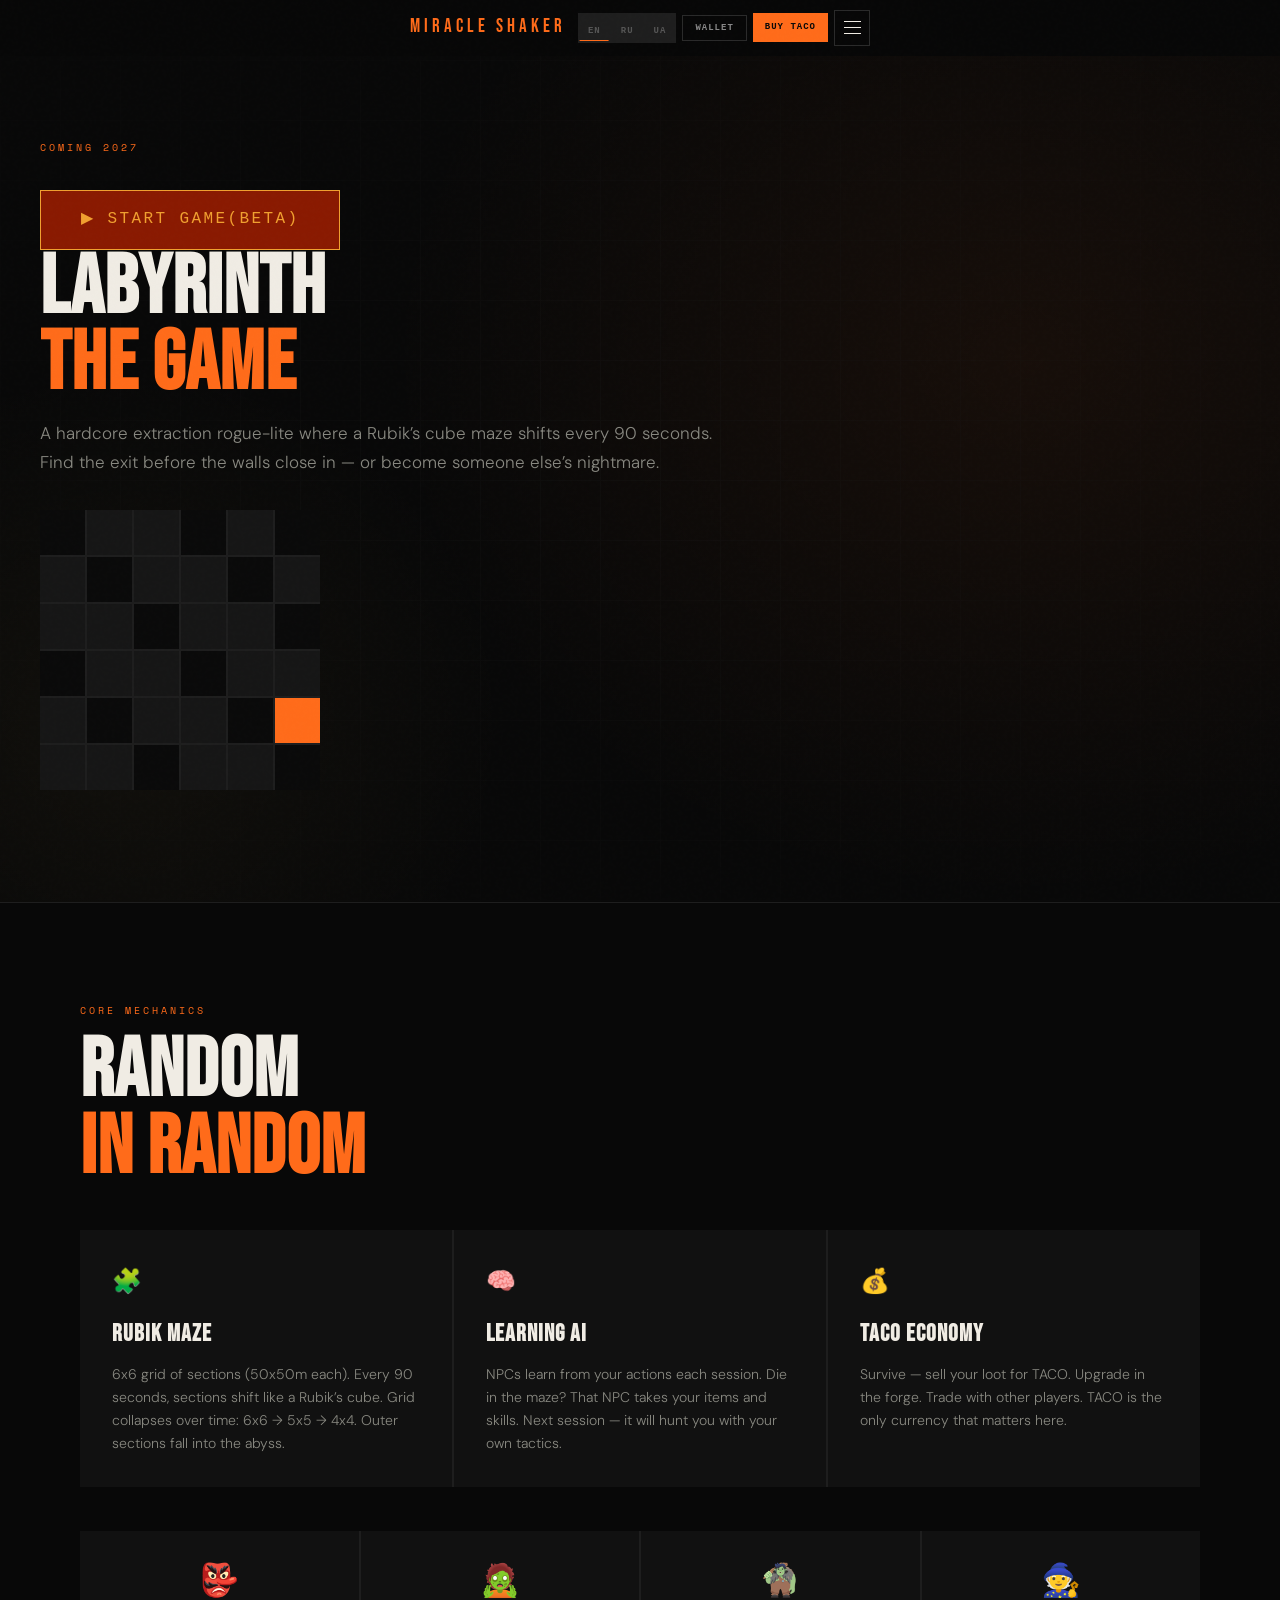
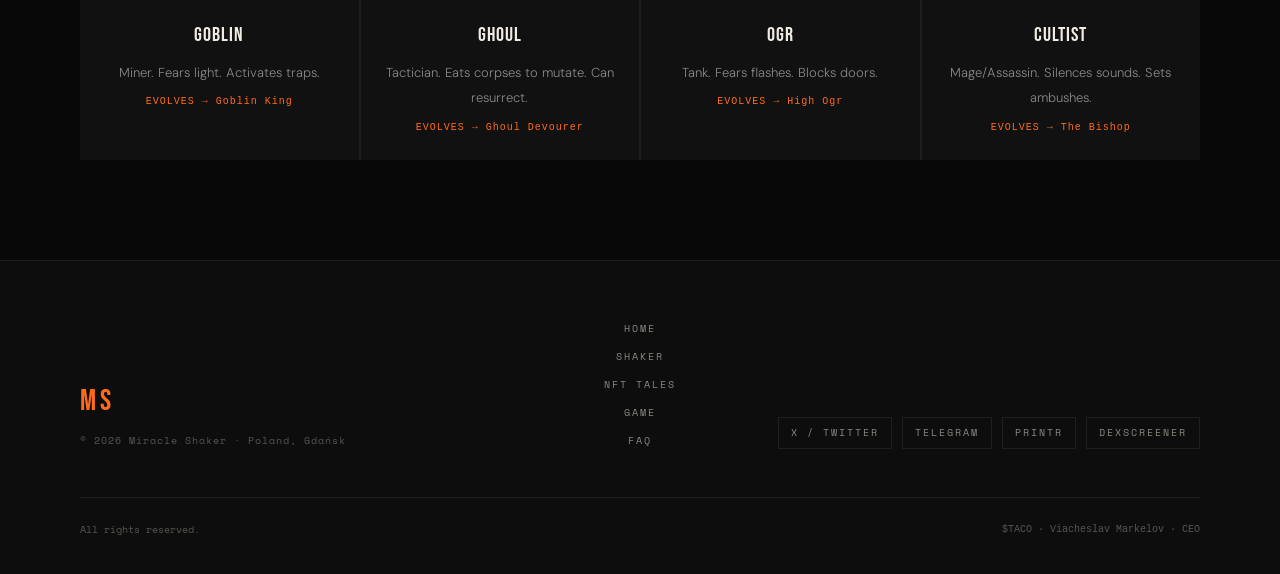
==== commit 969e1fc2: "Update game.html" ====
--- a/miraclev2/game.html
+++ b/miraclev2/game.html
@@ -67,7 +67,7 @@
   <div class="hero-grid-bg"></div>
   <div style="position:relative;z-index:1;max-width:680px;">
     <span class="label" data-en="Coming 2027" data-ru="&#x412; 2027 &#x433;&#x43E;&#x434;&#x443;" data-ua="&#x423; 2027 &#x440;&#x43E;&#x446;&#x456;">Coming 2027</span>
-<a href="/rubiks_dungeon.html" target="_blank" style="display:inline-block;margin-top:20px;padding:16px 40px;background:#8a1a00;color:#f0a030;font-family:monospace;font-size:1rem;letter-spacing:.15em;text-decoration:none;border:1px solid #f0a030;">▶ ИГРАТЬ СЕЙЧАС (BETA)</a>
+<a href="/rubiks_dungeon.html" target="_blank" style="display:inline-block;margin-top:20px;padding:16px 40px;background:#8a1a00;color:#f0a030;font-family:monospace;font-size:1rem;letter-spacing:.15em;text-decoration:none;border:1px solid #f0a030;">▶ START GAME(BETA)</a>
     <h1 class="display-title" data-en="LABYRINTH<br><span>THE GAME</span>" data-ru="&#x41B;&#x410;&#x411;&#x418;&#x420;&#x418;&#x41D;&#x422;<br><span>&#x418;&#x413;&#x420;&#x410;</span>" data-ua="&#x41B;&#x410;&#x411;&#x406;&#x420;&#x418;&#x41D;&#x422;<br><span>&#x413;&#x420;&#x410;</span>">LABYRINTH<br><span>THE GAME</span></h1>
     <p class="body-lead" style="margin-top:16px;" data-en="A hardcore extraction rogue-lite where a Rubik&#x2019;s cube maze shifts every 90 seconds. Find the exit before the walls close in &#x2014; or become someone else&#x2019;s nightmare." data-ru="&#x411;&#x435;&#x441;&#x43F;&#x43E;&#x449;&#x430;&#x434;&#x43D;&#x44B;&#x439; rogue-lite, &#x433;&#x434;&#x435; &#x43B;&#x430;&#x431;&#x438;&#x440;&#x438;&#x43D;&#x442; &#x2014; &#x43A;&#x443;&#x431;&#x438;&#x43A; &#x420;&#x443;&#x431;&#x438;&#x43A;&#x430; &#x2014; &#x441;&#x434;&#x432;&#x438;&#x433;&#x430;&#x435;&#x442;&#x441;&#x44F; &#x43A;&#x430;&#x436;&#x434;&#x44B;&#x435; 90 &#x441;&#x435;&#x43A;&#x443;&#x43D;&#x434;. &#x41D;&#x430;&#x439;&#x434;&#x438; &#x432;&#x44B;&#x445;&#x43E;&#x434; &#x43F;&#x43E;&#x43A;&#x430; &#x441;&#x442;&#x435;&#x43D;&#x44B; &#x43D;&#x435; &#x441;&#x445;&#x43B;&#x43E;&#x43F;&#x43D;&#x443;&#x43B;&#x438;&#x441;&#x44C;." data-ua="&#x411;&#x435;&#x437;&#x43F;&#x43E;&#x449;&#x430;&#x434;&#x43D;&#x438;&#x439; rogue-lite, &#x434;&#x435; &#x43B;&#x430;&#x431;&#x456;&#x440;&#x438;&#x43D;&#x442; &#x2014; &#x43A;&#x443;&#x431;&#x456;&#x43A; &#x420;&#x443;&#x431;&#x456;&#x43A;&#x430; &#x2014; &#x437;&#x441;&#x443;&#x432;&#x430;&#x454;&#x442;&#x44C;&#x441;&#x44F; &#x43A;&#x43E;&#x436;&#x43D;&#x456; 90 &#x441;&#x435;&#x43A;&#x443;&#x43D;&#x434;.">A hardcore extraction rogue-lite where a Rubik&#x2019;s cube maze shifts every 90 seconds. Find the exit before the walls close in &#x2014; or become someone else&#x2019;s nightmare.</p>
     <div class="maze-preview" id="maze-grid">
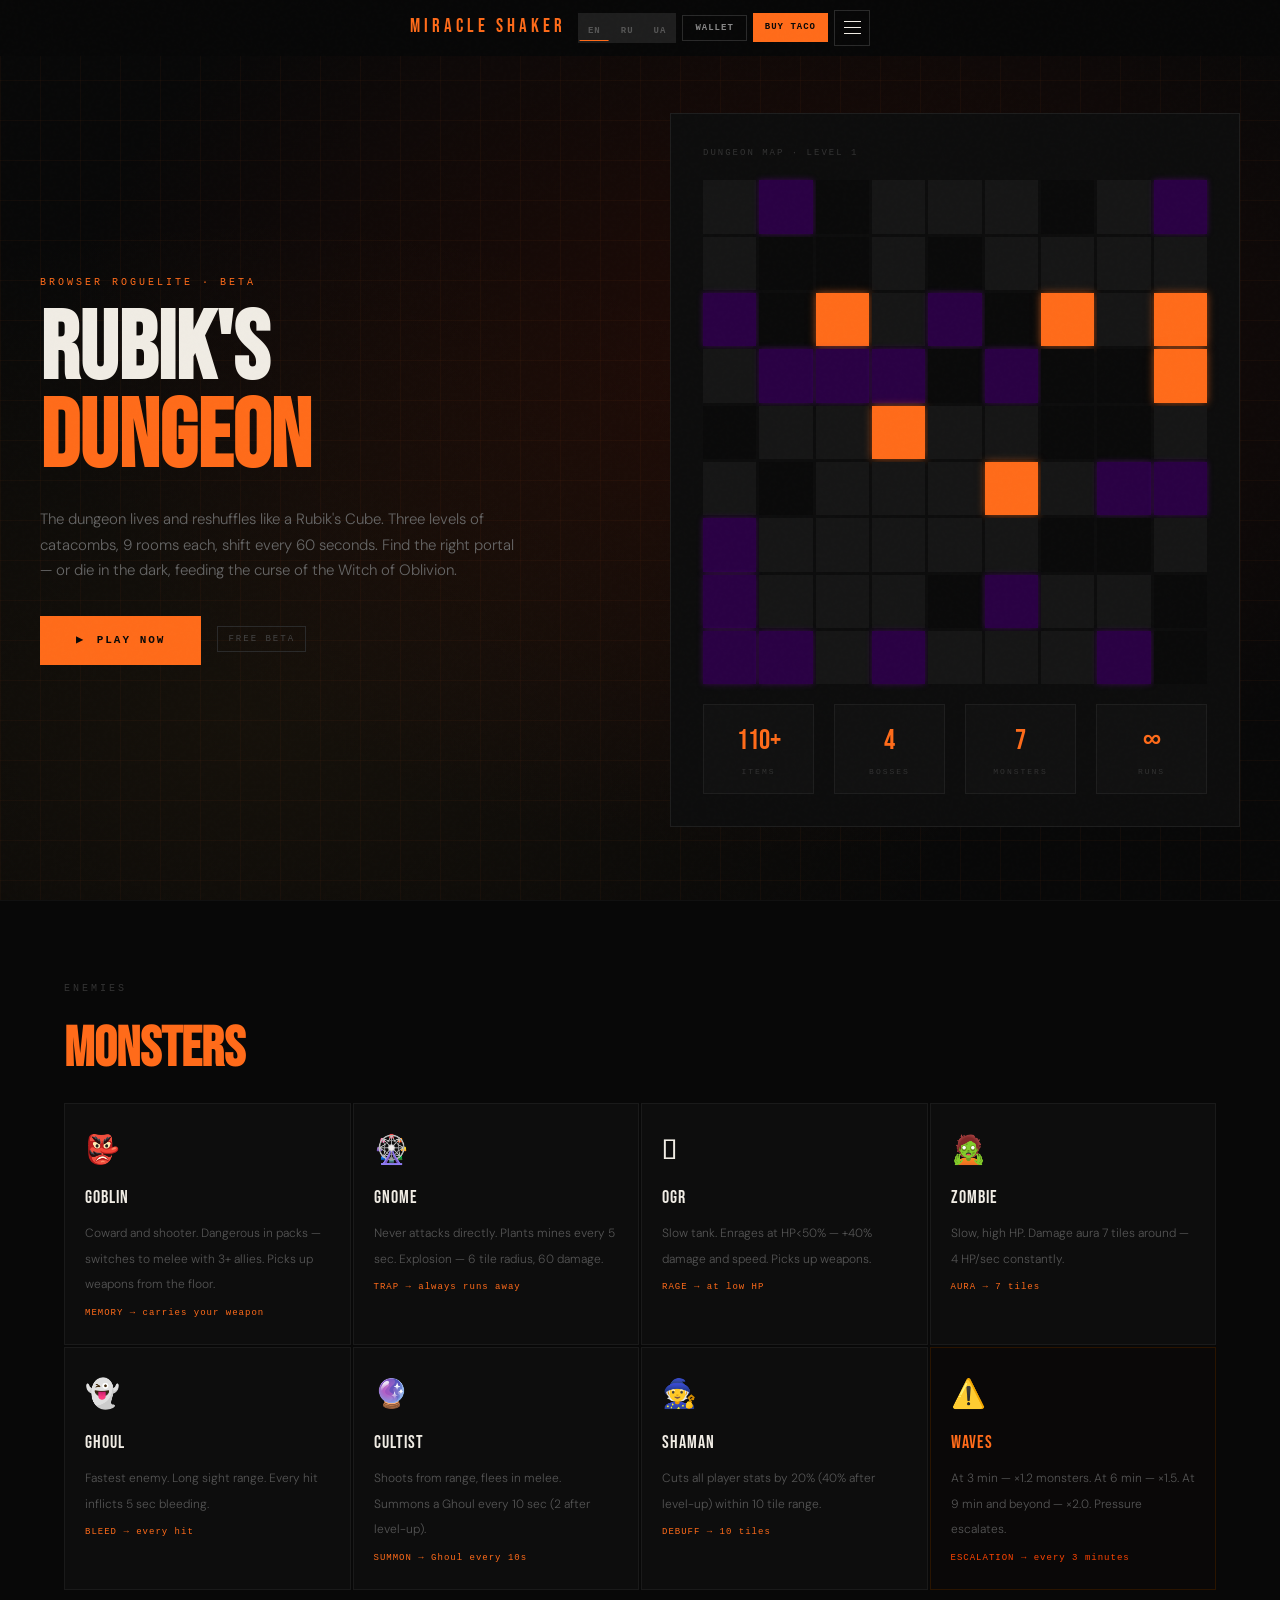
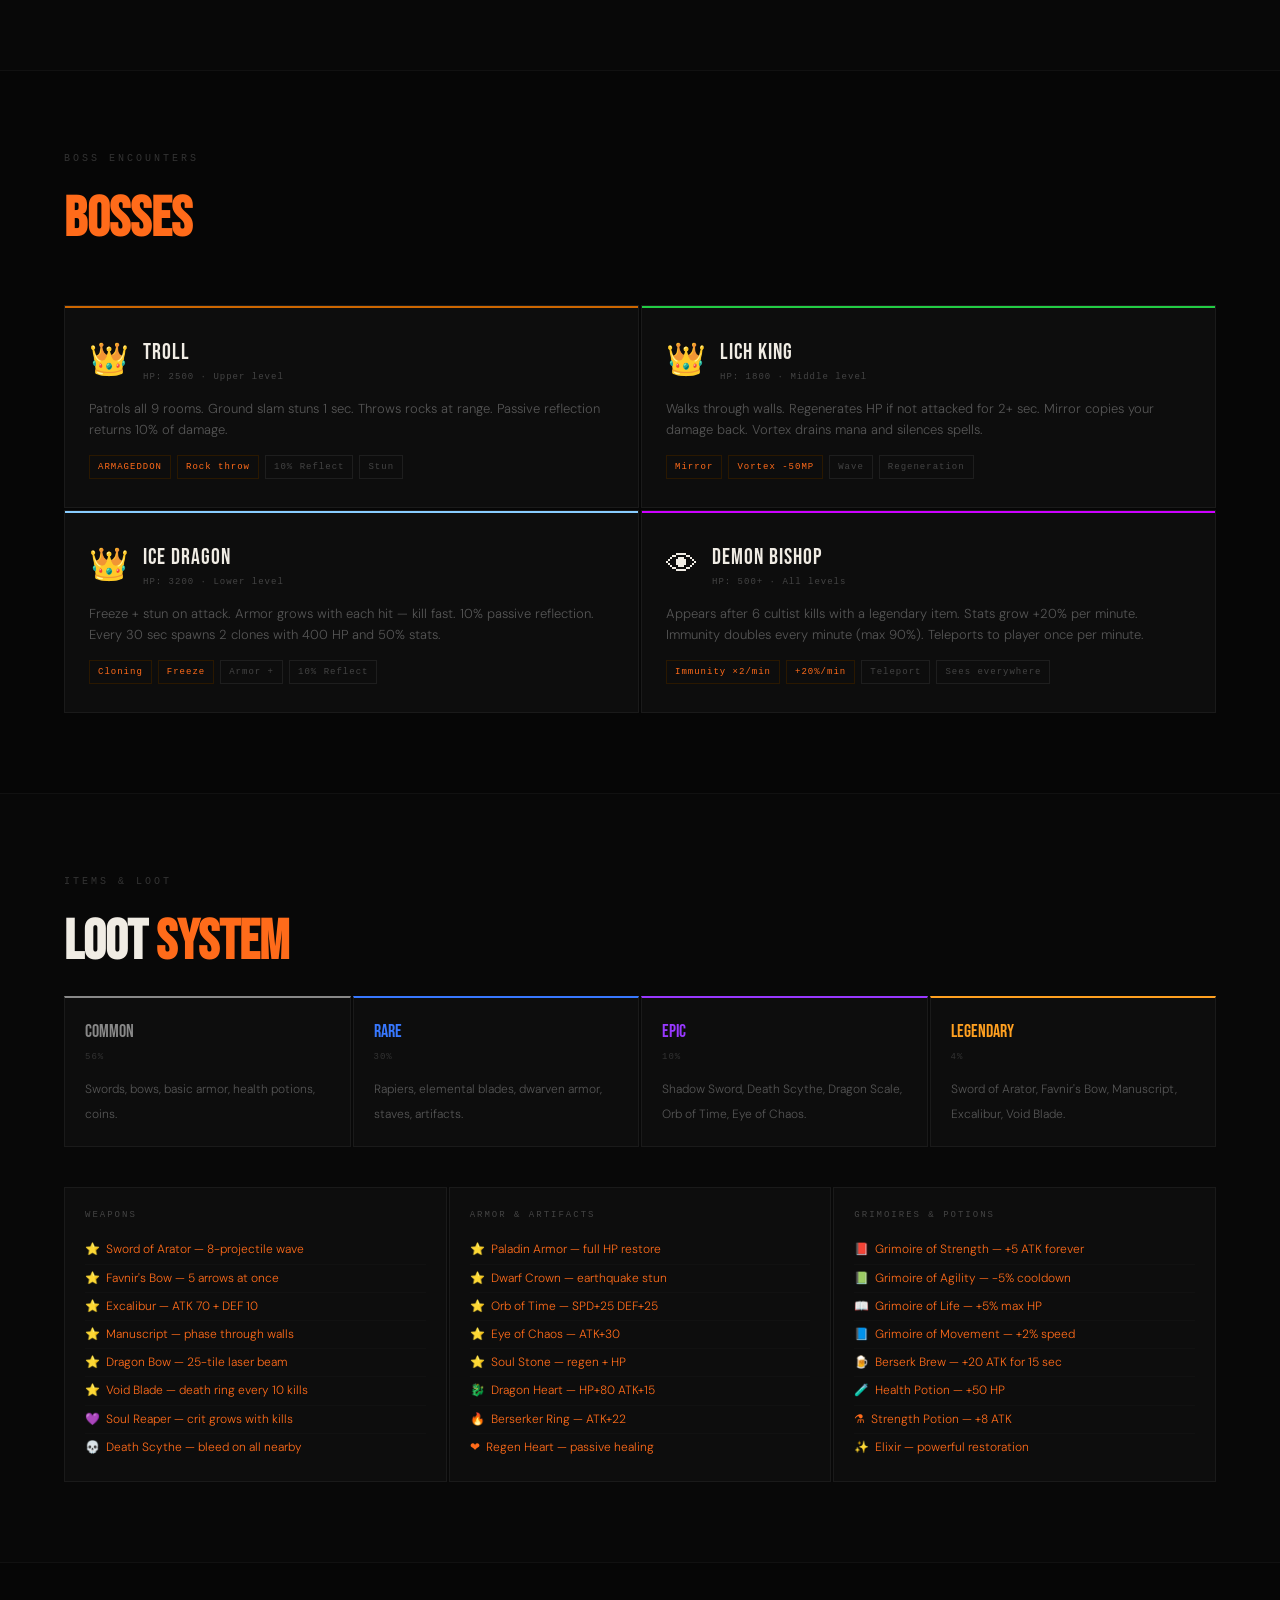
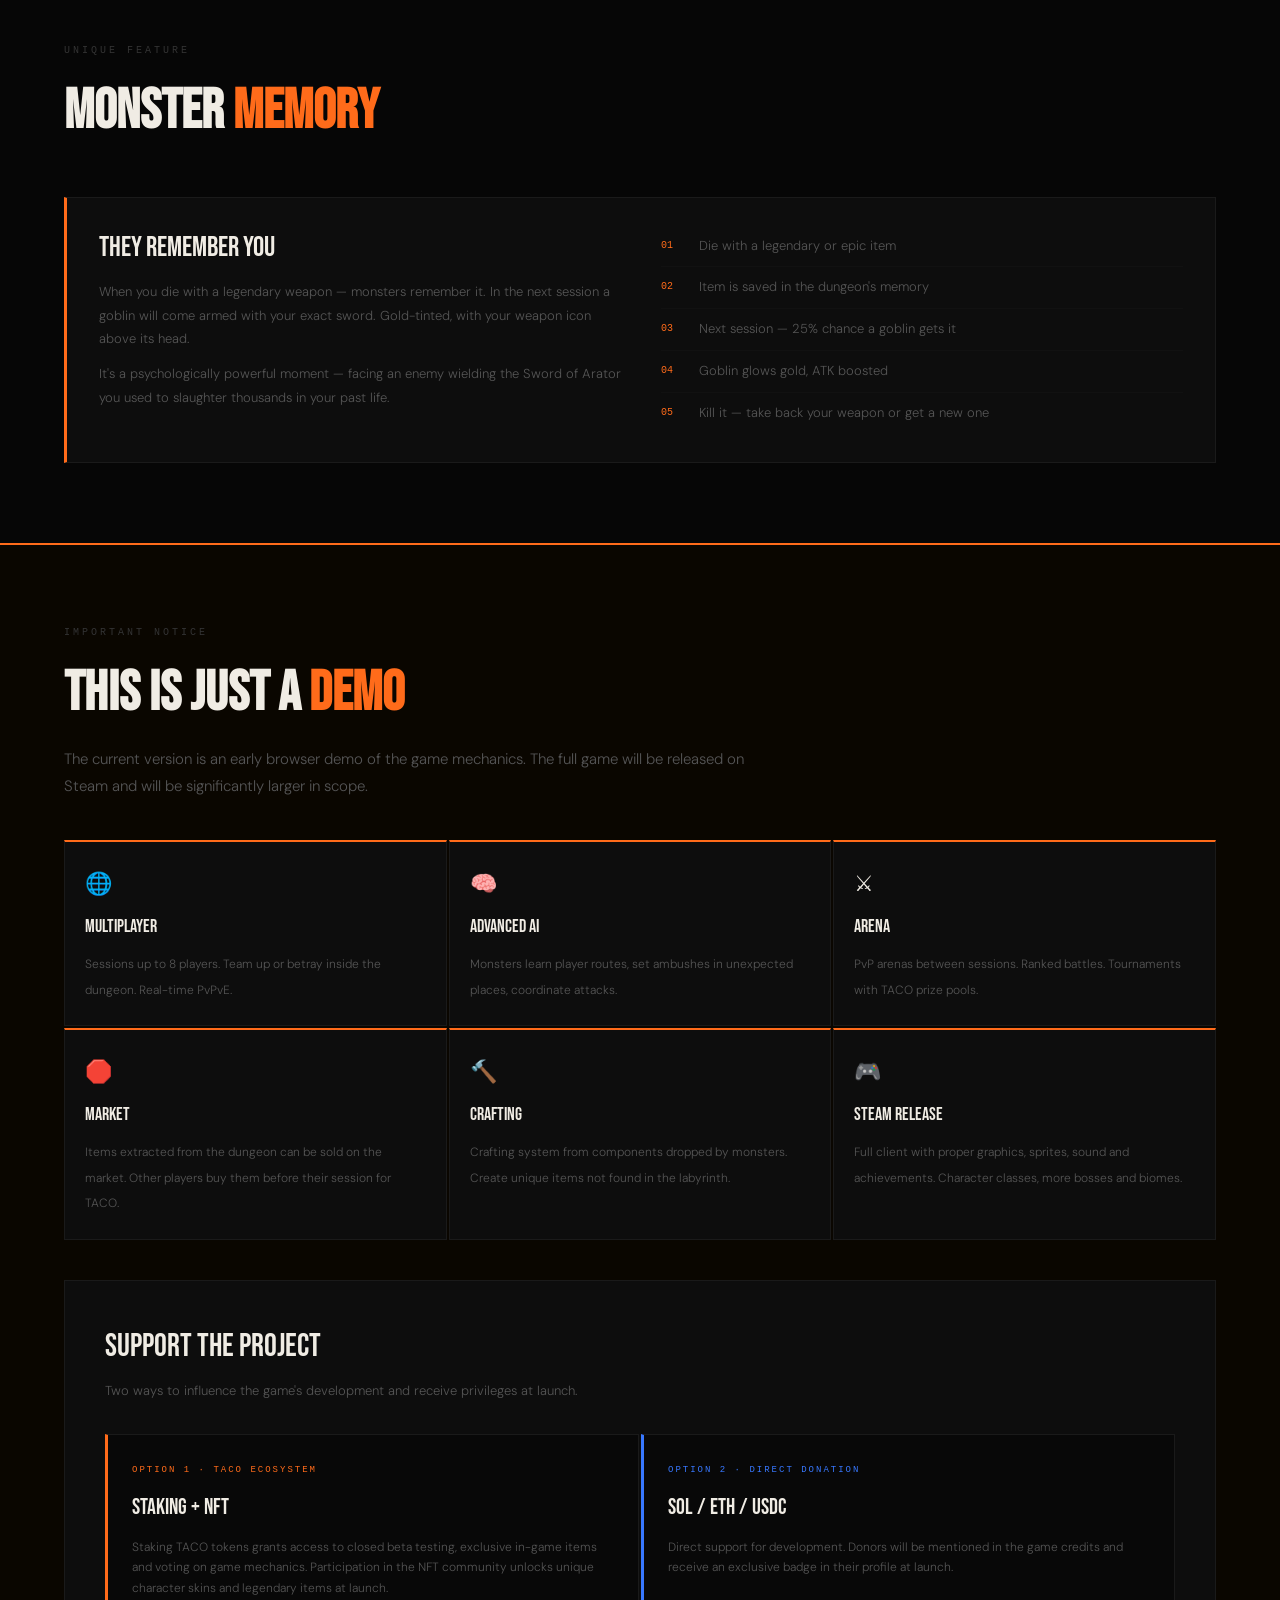
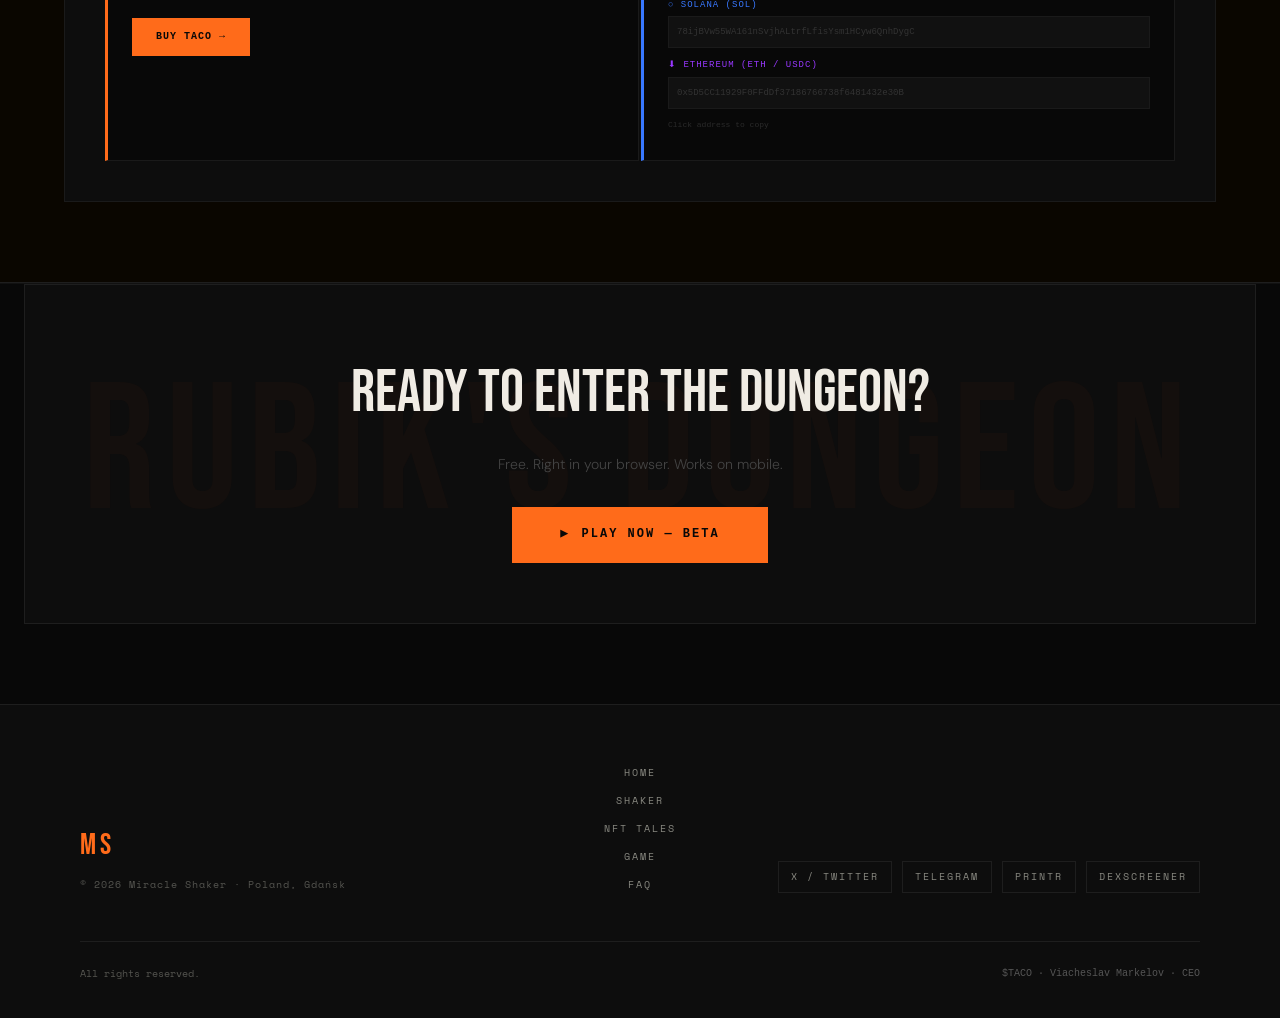
==== commit e7e34c83: "Update game.html" ====
--- a/miraclev2/game.html
+++ b/miraclev2/game.html
@@ -3,41 +3,126 @@
 <head>
   <meta charset="UTF-8">
   <meta name="viewport" content="width=device-width, initial-scale=1.0">
-  <title>Labyrinth — The Game · Miracle Shaker</title>
-  <meta name="description" content="Hardcore extraction rogue-lite. AI enemies learn from you. TACO as in-game currency.">
+  <title>Rubik's Dungeon · Miracle Shaker</title>
+  <meta name="description" content="Rubik's Dungeon — roguelite where the dungeon reshuffles like a Rubik's Cube. 110+ items, 4 bosses, monster memory system.">
   <link rel="preconnect" href="https://fonts.googleapis.com">
   <link rel="preconnect" href="https://fonts.gstatic.com" crossorigin>
   <link href="https://fonts.googleapis.com/css2?family=Space+Mono:wght@400;700&family=Bebas+Neue&family=DM+Sans:wght@300;400;500&display=swap" rel="stylesheet">
   <link rel="stylesheet" href="styles.css">
   <style>
-.game-hero-img { position:absolute; right:0; top:0; bottom:0; width:50%; object-fit:cover; opacity:0.08; }
-.maze-preview { display:grid; grid-template-columns:repeat(6,1fr); gap:2px; background:#1e1e1e; max-width:280px; margin:32px 0; }
-.mc { width:100%; aspect-ratio:1; background:#111; }
-.mc-path { background:#161616; }
-.mc-glow { background:#ff6b1a !important; transition:background 0.3s; }
-.mc-wall { background:#0a0a0a; }
-.enemy-grid { display:grid; grid-template-columns:repeat(4,1fr); gap:2px; background:#1e1e1e; margin-top:44px; }
-.enemy-card { background:#111; padding:24px 20px; text-align:center; }
-.enemy-icon { font-size:32px; display:block; margin-bottom:12px; }
-.enemy-name { font-family:"Bebas Neue",Impact,sans-serif; font-size:20px; letter-spacing:1px; display:block; margin-bottom:8px; }
-.enemy-desc { font-size:13px; color:#888; font-weight:300; }
-.enemy-trait { font-family:monospace; font-size:10px; color:#ff6b1a; letter-spacing:1px; margin-top:10px; display:block; }
-@media(max-width:900px){ .enemy-grid{grid-template-columns:1fr 1fr;} }
-</style>
+    .gm-hero{min-height:100vh;display:flex;align-items:center;background:#080808;position:relative;overflow:hidden;padding:100px 24px 60px;}
+    .gm-hero-bg{position:absolute;inset:0;background:radial-gradient(ellipse at 60% 40%,rgba(138,26,0,.18) 0%,transparent 65%),radial-gradient(ellipse at 20% 80%,rgba(240,160,48,.06) 0%,transparent 50%);}
+    .gm-grid-lines{position:absolute;inset:0;background-image:linear-gradient(rgba(255,107,26,.04) 1px,transparent 1px),linear-gradient(90deg,rgba(255,107,26,.04) 1px,transparent 1px);background-size:40px 40px;}
+    .gm-hero-inner{position:relative;z-index:1;max-width:1200px;margin:0 auto;width:100%;display:grid;grid-template-columns:1fr 1fr;gap:60px;align-items:center;}
+    .gm-tag{font-family:monospace;font-size:10px;letter-spacing:3px;color:#ff6b1a;text-transform:uppercase;margin-bottom:16px;display:block;}
+    .gm-title{font-family:'Bebas Neue',Impact,sans-serif;font-size:clamp(52px,8vw,96px);line-height:.92;color:#f0ece4;margin-bottom:24px;}
+    .gm-title span{color:#ff6b1a;}
+    .gm-desc{font-size:15px;color:#666;font-weight:300;line-height:1.7;max-width:480px;margin-bottom:32px;}
+    .gm-play-btn{display:inline-flex;align-items:center;gap:12px;padding:16px 36px;background:#ff6b1a;color:#080808;font-family:monospace;font-size:11px;font-weight:700;letter-spacing:2px;text-decoration:none;text-transform:uppercase;transition:background .2s;}
+    .gm-play-btn:hover{background:#ff8840;}
+    .gm-badge{display:inline-block;padding:5px 10px;border:1px solid #2a2a2a;font-family:monospace;font-size:9px;letter-spacing:2px;color:#444;margin-left:12px;vertical-align:middle;}
+    .gm-preview{background:#0d0d0d;border:1px solid #1e1e1e;padding:32px;}
+    .gm-preview-label{font-family:monospace;font-size:9px;letter-spacing:2px;color:#333;margin-bottom:20px;}
+    .dungeon-grid{display:grid;grid-template-columns:repeat(9,1fr);gap:3px;margin-bottom:20px;}
+    .dc{aspect-ratio:1;background:#111;}
+    .dc-wall{background:#0a0a0a;}
+    .dc-floor{background:#161616;}
+    .dc-glow{background:#ff6b1a;box-shadow:0 0 8px rgba(255,107,26,.6);}
+    .dc-purple{background:#2a0044;box-shadow:0 0 6px rgba(120,0,180,.4);}
+    .gm-stats-row{display:flex;gap:20px;margin-top:20px;}
+    .gm-stat{flex:1;background:#111;border:1px solid #1e1e1e;padding:14px;text-align:center;}
+    .gm-stat-num{font-family:'Bebas Neue',Impact,sans-serif;font-size:28px;color:#ff6b1a;display:block;}
+    .gm-stat-lbl{font-family:monospace;font-size:8px;letter-spacing:2px;color:#333;margin-top:2px;display:block;}
+    .gm-section{padding:80px 24px;max-width:1200px;margin:0 auto;}
+    .gm-section-title{font-family:'Bebas Neue',Impact,sans-serif;font-size:clamp(36px,5vw,56px);color:#f0ece4;margin-bottom:8px;}
+    .gm-section-title span{color:#ff6b1a;}
+    .gm-section-sub{font-family:monospace;font-size:10px;letter-spacing:3px;color:#333;margin-bottom:8px;}
+    .monster-grid{display:grid;grid-template-columns:repeat(4,1fr);gap:2px;}
+    .monster-card{background:#0d0d0d;border:1px solid #1a1a1a;padding:24px 20px;}
+    .monster-ico{font-size:28px;display:block;margin-bottom:12px;}
+    .monster-name{font-family:'Bebas Neue',Impact,sans-serif;font-size:18px;letter-spacing:1px;color:#f0ece4;display:block;margin-bottom:6px;}
+    .monster-desc{font-size:12px;color:#555;font-weight:300;line-height:1.6;}
+    .monster-trait{font-family:monospace;font-size:9px;color:#ff6b1a;letter-spacing:1px;margin-top:10px;display:block;}
+    .boss-grid{display:grid;grid-template-columns:repeat(2,1fr);gap:2px;margin-top:40px;}
+    .boss-card{background:#0d0d0d;border:1px solid #1a1a1a;padding:28px 24px;position:relative;overflow:hidden;}
+    .boss-card::before{content:'';position:absolute;top:0;left:0;right:0;height:2px;background:var(--boss-col,#ff6b1a);}
+    .boss-card-header{display:flex;align-items:center;gap:14px;margin-bottom:14px;}
+    .boss-ico{font-size:32px;}
+    .boss-name{font-family:'Bebas Neue',Impact,sans-serif;font-size:22px;letter-spacing:1px;color:#f0ece4;}
+    .boss-hp{font-family:monospace;font-size:9px;color:#444;letter-spacing:1px;display:block;}
+    .boss-desc{font-size:13px;color:#555;line-height:1.6;font-weight:300;}
+    .boss-abilities{display:flex;flex-wrap:wrap;gap:6px;margin-top:14px;}
+    .boss-ab{font-family:monospace;font-size:9px;letter-spacing:1px;padding:4px 8px;border:1px solid #1e1e1e;color:#444;}
+    .boss-ab.active{border-color:#2a1800;color:#ff6b1a;}
+    .rarity-row{display:grid;grid-template-columns:repeat(4,1fr);gap:2px;margin-bottom:40px;}
+    .rarity-card{padding:20px;background:#0d0d0d;border:1px solid #1a1a1a;border-top:2px solid var(--rar-col);}
+    .rarity-name{font-family:'Bebas Neue',Impact,sans-serif;font-size:18px;color:var(--rar-col);display:block;margin-bottom:4px;}
+    .rarity-chance{font-family:monospace;font-size:9px;color:#333;letter-spacing:1px;display:block;margin-bottom:10px;}
+    .rarity-desc{font-size:12px;color:#555;font-weight:300;line-height:1.6;}
+    .item-showcase{display:grid;grid-template-columns:repeat(3,1fr);gap:2px;}
+    .item-group{background:#0d0d0d;border:1px solid #1a1a1a;padding:20px;}
+    .item-group-title{font-family:monospace;font-size:9px;letter-spacing:2px;color:#444;margin-bottom:14px;display:block;}
+    .item-list{list-style:none;padding:0;margin:0;}
+    .item-list li{font-size:12px;color:#555;padding:4px 0;border-bottom:1px solid #111;font-weight:300;}
+    .item-list li:last-child{border:none;}
+    .item-list li span{color:#ff6b1a;margin-right:6px;}
+    .memory-block{background:#0d0d0d;border:1px solid #1a1a1a;border-left:3px solid #ff6b1a;padding:28px 32px;display:grid;grid-template-columns:1fr 1fr;gap:40px;margin-top:40px;}
+    .memory-title{font-family:'Bebas Neue',Impact,sans-serif;font-size:28px;color:#f0ece4;margin-bottom:10px;}
+    .memory-desc{font-size:13px;color:#555;line-height:1.8;font-weight:300;}
+    .memory-steps{list-style:none;padding:0;margin:0;}
+    .memory-steps li{display:flex;gap:14px;padding:10px 0;border-bottom:1px solid #111;font-size:13px;color:#555;font-weight:300;}
+    .memory-steps li:last-child{border:none;}
+    .step-num{font-family:monospace;font-size:10px;color:#ff6b1a;min-width:24px;padding-top:2px;}
+    .gm-cta{background:#0d0d0d;border:1px solid #1e1e1e;padding:60px 40px;text-align:center;margin:0 24px 80px;position:relative;overflow:hidden;}
+    .gm-cta::before{content:'RUBIK\'S DUNGEON';position:absolute;font-family:'Bebas Neue',Impact,sans-serif;font-size:180px;color:rgba(255,107,26,.03);white-space:nowrap;top:50%;left:50%;transform:translate(-50%,-50%);pointer-events:none;letter-spacing:10px;}
+    .gm-cta-title{font-family:'Bebas Neue',Impact,sans-serif;font-size:clamp(36px,5vw,60px);color:#f0ece4;margin-bottom:12px;position:relative;}
+    .gm-cta-sub{font-size:14px;color:#444;margin-bottom:32px;position:relative;font-weight:300;}
+    .roadmap-grid{display:grid;grid-template-columns:repeat(3,1fr);gap:2px;margin-bottom:40px;}
+    .road-card{background:#0d0d0d;border:1px solid #1a1a1a;border-top:2px solid #ff6b1a;padding:24px 20px;}
+    .road-ico{font-size:22px;margin-bottom:12px;display:block;}
+    .road-name{font-family:'Bebas Neue',Impact,sans-serif;font-size:18px;color:#f0ece4;display:block;margin-bottom:8px;}
+    .road-desc{font-size:12px;color:#555;font-weight:300;line-height:1.6;}
+    .support-grid{display:grid;grid-template-columns:1fr 1fr;gap:2px;}
+    .support-card{background:#080808;border:1px solid #1a1a1a;padding:28px 24px;}
+    .support-tag{font-family:monospace;font-size:9px;letter-spacing:2px;margin-bottom:12px;display:block;}
+    .support-title{font-family:'Bebas Neue',Impact,sans-serif;font-size:22px;color:#f0ece4;margin-bottom:12px;}
+    .support-desc{font-size:12px;color:#555;font-weight:300;line-height:1.7;margin-bottom:20px;}
+    .addr-label{font-family:monospace;font-size:9px;letter-spacing:1px;margin-bottom:4px;display:block;}
+    .addr-box{font-family:monospace;font-size:9px;color:#333;word-break:break-all;background:#111;padding:8px;border:1px solid #1a1a1a;cursor:pointer;margin-bottom:10px;}
+    .addr-hint{font-family:monospace;font-size:8px;color:#2a2a2a;margin-top:6px;}
+    @media(max-width:900px){
+      .gm-hero-inner{grid-template-columns:1fr;gap:40px;}
+      .gm-preview{display:none;}
+      .monster-grid{grid-template-columns:1fr 1fr;}
+      .boss-grid{grid-template-columns:1fr;}
+      .rarity-row{grid-template-columns:1fr 1fr;}
+      .item-showcase{grid-template-columns:1fr;}
+      .memory-block{grid-template-columns:1fr;gap:24px;}
+      .roadmap-grid{grid-template-columns:1fr 1fr;}
+      .support-grid{grid-template-columns:1fr;}
+    }
+    @media(max-width:600px){
+      .monster-grid{grid-template-columns:1fr;}
+      .rarity-row{grid-template-columns:1fr;}
+      .roadmap-grid{grid-template-columns:1fr;}
+    }
+  </style>
 </head>
 <body>
+
+<!-- NAV -->
 <nav id="main-nav" style="position:fixed;top:0;left:0;right:0;z-index:500;background:rgba(8,8,8,0.96);backdrop-filter:blur(12px);border-bottom:1px solid transparent;transition:border-bottom-color 0.3s;box-sizing:border-box;">
-  <div style="max-width:1200px;margin:0 auto;padding:0 24px;height:60px;display:flex;flex-direction:row;align-items:center;justify-content:space-between;gap:12px;">
-    <a href="index.html" style="font-family:'Bebas Neue',Impact,sans-serif;font-size:19px;letter-spacing:4px;color:#ff6b1a;text-decoration:none;flex-shrink:0;">MIRACLE SHAKER</a>
-    <div style="display:flex;align-items:center;gap:6px;flex-shrink:0;">
+  <div style="max-width:1200px;margin:0 auto;padding:0 24px;height:60px;display:flex;align-items:center;justify-content:space-between;gap:12px;">
+    <a href="index.html" style="font-family:'Bebas Neue',Impact,sans-serif;font-size:19px;letter-spacing:4px;color:#ff6b1a;text-decoration:none;">MIRACLE SHAKER</a>
+    <div style="display:flex;align-items:center;gap:6px;">
       <div style="display:flex;gap:2px;background:#1e1e1e;padding:2px;">
         <button class="lang-btn" data-lang="en" style="font-family:monospace;font-size:9px;letter-spacing:1px;background:none;border:none;color:#555;padding:5px 8px;cursor:pointer;">EN</button>
         <button class="lang-btn" data-lang="ru" style="font-family:monospace;font-size:9px;letter-spacing:1px;background:none;border:none;color:#555;padding:5px 8px;cursor:pointer;">RU</button>
         <button class="lang-btn" data-lang="ua" style="font-family:monospace;font-size:9px;letter-spacing:1px;background:none;border:none;color:#555;padding:5px 8px;cursor:pointer;">UA</button>
       </div>
-      <button id="wallet-btn" style="font-family:monospace;font-size:9px;letter-spacing:1px;color:#888;background:none;border:1px solid #2a2a2a;padding:7px 12px;cursor:pointer;white-space:nowrap;">WALLET</button>
-      <a href="https://app.printr.money/trade/3kemsuKXgMGmDu7oASK9m2BKeFyGGyzDsyNgvrBtbrrr" id="nav-buy" target="_blank" style="font-family:monospace;font-size:9px;letter-spacing:1px;color:#080808;background:#ff6b1a;padding:7px 12px;text-decoration:none;font-weight:700;white-space:nowrap;">BUY TACO</a>
-      <button id="nav-burger" style="background:none;border:1px solid #2a2a2a;padding:8px 9px;cursor:pointer;display:flex;flex-direction:column;gap:5px;flex-shrink:0;">
+      <button id="wallet-btn" style="font-family:monospace;font-size:9px;letter-spacing:1px;color:#888;background:none;border:1px solid #2a2a2a;padding:7px 12px;cursor:pointer;">WALLET</button>
+      <a href="https://app.printr.money/trade/3kemsuKXgMGmDu7oASK9m2BKeFyGGyzDsyNgvrBtbrrr" target="_blank" style="font-family:monospace;font-size:9px;letter-spacing:1px;color:#080808;background:#ff6b1a;padding:7px 12px;text-decoration:none;font-weight:700;">BUY TACO</a>
+      <button id="nav-burger" style="background:none;border:1px solid #2a2a2a;padding:8px 9px;cursor:pointer;display:flex;flex-direction:column;gap:5px;">
         <span style="display:block;width:17px;height:1px;background:#f0ece4;"></span>
         <span style="display:block;width:17px;height:1px;background:#f0ece4;"></span>
         <span style="display:block;width:17px;height:1px;background:#f0ece4;"></span>
@@ -49,73 +134,267 @@
 <div id="slide-menu" style="position:fixed;top:0;right:0;width:260px;height:100vh;background:#0d0d0d;border-left:1px solid #1e1e1e;z-index:499;transform:translateX(100%);transition:transform 0.3s ease;display:flex;flex-direction:column;padding:20px 24px;">
   <div style="display:flex;justify-content:space-between;align-items:center;margin-bottom:28px;">
     <span style="font-family:'Bebas Neue',Impact,sans-serif;font-size:15px;letter-spacing:3px;color:#ff6b1a;">MENU</span>
-    <button id="menu-close" style="background:none;border:1px solid #2a2a2a;color:#888;width:30px;height:30px;cursor:pointer;font-size:13px;display:flex;align-items:center;justify-content:center;">&#x2715;</button>
-  </div>
-  <a href="index.html" id="nav-home" style="font-family:monospace;font-size:10px;letter-spacing:2px;color:#888;text-decoration:none;padding:13px 0;border-bottom:1px solid #1e1e1e;display:block;">HOME</a>
-  <a href="shaker.html" id="nav-shaker" style="font-family:monospace;font-size:10px;letter-spacing:2px;color:#888;text-decoration:none;padding:13px 0;border-bottom:1px solid #1e1e1e;display:block;">SHAKER</a>
-  <a href="nft-tales.html" id="nav-nft" style="font-family:monospace;font-size:10px;letter-spacing:2px;color:#888;text-decoration:none;padding:13px 0;border-bottom:1px solid #1e1e1e;display:block;">NFT TALES</a>
-  <a href="game.html" id="nav-game" style="font-family:monospace;font-size:10px;letter-spacing:2px;color:#888;text-decoration:none;padding:13px 0;border-bottom:1px solid #1e1e1e;display:block;">GAME</a>
-  <a href="faq.html" id="nav-faq" style="font-family:monospace;font-size:10px;letter-spacing:2px;color:#888;text-decoration:none;padding:13px 0;display:block;">FAQ</a>
+    <button id="menu-close" style="background:none;border:1px solid #2a2a2a;color:#888;width:30px;height:30px;cursor:pointer;font-size:13px;">&#x2715;</button>
+  </div>
+  <a href="index.html" style="font-family:monospace;font-size:10px;letter-spacing:2px;color:#888;text-decoration:none;padding:13px 0;border-bottom:1px solid #1e1e1e;display:block;" data-en="HOME" data-ru="ГЛАВНАЯ" data-ua="ГОЛОВНА">HOME</a>
+  <a href="shaker.html" style="font-family:monospace;font-size:10px;letter-spacing:2px;color:#888;text-decoration:none;padding:13px 0;border-bottom:1px solid #1e1e1e;display:block;">SHAKER</a>
+  <a href="nft-tales.html" style="font-family:monospace;font-size:10px;letter-spacing:2px;color:#888;text-decoration:none;padding:13px 0;border-bottom:1px solid #1e1e1e;display:block;">NFT TALES</a>
+  <a href="game.html" style="font-family:monospace;font-size:10px;letter-spacing:2px;color:#ff6b1a;text-decoration:none;padding:13px 0;border-bottom:1px solid #1e1e1e;display:block;" data-en="GAME" data-ru="ИГРА" data-ua="ГРА">GAME</a>
+  <a href="faq.html" style="font-family:monospace;font-size:10px;letter-spacing:2px;color:#888;text-decoration:none;padding:13px 0;display:block;">FAQ</a>
   <div style="margin-top:auto;padding-top:20px;border-top:1px solid #1e1e1e;display:flex;flex-direction:column;gap:8px;">
     <a href="https://app.printr.money/trade/3kemsuKXgMGmDu7oASK9m2BKeFyGGyzDsyNgvrBtbrrr" target="_blank" style="font-family:monospace;font-size:10px;letter-spacing:1px;background:#ff6b1a;color:#080808;padding:11px;text-decoration:none;font-weight:700;display:block;text-align:center;">BUY TACO</a>
     <a href="https://t.me/+Bcx42tPC-DE1NTRk" target="_blank" style="font-family:monospace;font-size:10px;letter-spacing:1px;border:1px solid #2a2a2a;color:#888;padding:10px;text-decoration:none;display:block;text-align:center;">TELEGRAM</a>
   </div>
 </div>
 
-<div class="page-hero" style="overflow:hidden;">
-  <div class="page-hero-bg"></div>
-  <div class="hero-grid-bg"></div>
-  <div style="position:relative;z-index:1;max-width:680px;">
-    <span class="label" data-en="Coming 2027" data-ru="&#x412; 2027 &#x433;&#x43E;&#x434;&#x443;" data-ua="&#x423; 2027 &#x440;&#x43E;&#x446;&#x456;">Coming 2027</span>
-<a href="/rubiks_dungeon.html" target="_blank" style="display:inline-block;margin-top:20px;padding:16px 40px;background:#8a1a00;color:#f0a030;font-family:monospace;font-size:1rem;letter-spacing:.15em;text-decoration:none;border:1px solid #f0a030;">▶ START GAME(BETA)</a>
-    <h1 class="display-title" data-en="LABYRINTH<br><span>THE GAME</span>" data-ru="&#x41B;&#x410;&#x411;&#x418;&#x420;&#x418;&#x41D;&#x422;<br><span>&#x418;&#x413;&#x420;&#x410;</span>" data-ua="&#x41B;&#x410;&#x411;&#x406;&#x420;&#x418;&#x41D;&#x422;<br><span>&#x413;&#x420;&#x410;</span>">LABYRINTH<br><span>THE GAME</span></h1>
-    <p class="body-lead" style="margin-top:16px;" data-en="A hardcore extraction rogue-lite where a Rubik&#x2019;s cube maze shifts every 90 seconds. Find the exit before the walls close in &#x2014; or become someone else&#x2019;s nightmare." data-ru="&#x411;&#x435;&#x441;&#x43F;&#x43E;&#x449;&#x430;&#x434;&#x43D;&#x44B;&#x439; rogue-lite, &#x433;&#x434;&#x435; &#x43B;&#x430;&#x431;&#x438;&#x440;&#x438;&#x43D;&#x442; &#x2014; &#x43A;&#x443;&#x431;&#x438;&#x43A; &#x420;&#x443;&#x431;&#x438;&#x43A;&#x430; &#x2014; &#x441;&#x434;&#x432;&#x438;&#x433;&#x430;&#x435;&#x442;&#x441;&#x44F; &#x43A;&#x430;&#x436;&#x434;&#x44B;&#x435; 90 &#x441;&#x435;&#x43A;&#x443;&#x43D;&#x434;. &#x41D;&#x430;&#x439;&#x434;&#x438; &#x432;&#x44B;&#x445;&#x43E;&#x434; &#x43F;&#x43E;&#x43A;&#x430; &#x441;&#x442;&#x435;&#x43D;&#x44B; &#x43D;&#x435; &#x441;&#x445;&#x43B;&#x43E;&#x43F;&#x43D;&#x443;&#x43B;&#x438;&#x441;&#x44C;." data-ua="&#x411;&#x435;&#x437;&#x43F;&#x43E;&#x449;&#x430;&#x434;&#x43D;&#x438;&#x439; rogue-lite, &#x434;&#x435; &#x43B;&#x430;&#x431;&#x456;&#x440;&#x438;&#x43D;&#x442; &#x2014; &#x43A;&#x443;&#x431;&#x456;&#x43A; &#x420;&#x443;&#x431;&#x456;&#x43A;&#x430; &#x2014; &#x437;&#x441;&#x443;&#x432;&#x430;&#x454;&#x442;&#x44C;&#x441;&#x44F; &#x43A;&#x43E;&#x436;&#x43D;&#x456; 90 &#x441;&#x435;&#x43A;&#x443;&#x43D;&#x434;.">A hardcore extraction rogue-lite where a Rubik&#x2019;s cube maze shifts every 90 seconds. Find the exit before the walls close in &#x2014; or become someone else&#x2019;s nightmare.</p>
-    <div class="maze-preview" id="maze-grid">
-      <div class="mc mc-wall"></div><div class="mc mc-path"></div><div class="mc mc-path"></div><div class="mc mc-wall"></div><div class="mc mc-path"></div><div class="mc mc-wall"></div>
-      <div class="mc mc-path"></div><div class="mc mc-wall"></div><div class="mc mc-path"></div><div class="mc mc-path"></div><div class="mc mc-wall"></div><div class="mc mc-path"></div>
-      <div class="mc mc-path"></div><div class="mc mc-path"></div><div class="mc mc-wall"></div><div class="mc mc-path"></div><div class="mc mc-path"></div><div class="mc mc-wall"></div>
-      <div class="mc mc-wall"></div><div class="mc mc-path"></div><div class="mc mc-path"></div><div class="mc mc-wall"></div><div class="mc mc-path"></div><div class="mc mc-path"></div>
-      <div class="mc mc-path"></div><div class="mc mc-wall"></div><div class="mc mc-path"></div><div class="mc mc-path"></div><div class="mc mc-wall"></div><div class="mc mc-path"></div>
-      <div class="mc mc-path"></div><div class="mc mc-path"></div><div class="mc mc-wall"></div><div class="mc mc-path"></div><div class="mc mc-path"></div><div class="mc mc-wall"></div>
-    </div>
-  </div>
-</div>
-
-<div class="section">
-  <div class="container">
-    <span class="label reveal" data-en="Core Mechanics" data-ru="&#x41E;&#x441;&#x43D;&#x43E;&#x432;&#x43D;&#x44B;&#x435; &#x43C;&#x435;&#x445;&#x430;&#x43D;&#x438;&#x43A;&#x438;" data-ua="&#x41E;&#x441;&#x43D;&#x43E;&#x432;&#x43D;&#x456; &#x43C;&#x435;&#x445;&#x430;&#x43D;&#x456;&#x43A;&#x438;">Core Mechanics</span>
-    <h2 class="display-title reveal" data-en="RANDOM<br><span>IN RANDOM</span>" data-ru="&#x420;&#x410;&#x41D;&#x414;&#x41E;&#x41C;<br><span>&#x412; &#x420;&#x410;&#x41D;&#x414;&#x41E;&#x41C;&#x415;</span>" data-ua="&#x420;&#x410;&#x41D;&#x414;&#x41E;&#x41C;<br><span>&#x412; &#x420;&#x410;&#x41D;&#x414;&#x41E;&#x41C;&#x406;</span>">RANDOM<br><span>IN RANDOM</span></h2>
-    <div class="card-grid-3 reveal" style="margin-top:44px;">
-      <div class="card"><div style="font-size:24px;margin-bottom:14px;">&#x1F9E9;</div><h3 data-en="RUBIK MAZE" data-ru="&#x41A;&#x423;&#x411;&#x418;&#x41A; &#x41B;&#x410;&#x411;&#x418;&#x420;&#x418;&#x41D;&#x422;" data-ua="&#x41A;&#x423;&#x411;&#x406;&#x41A; &#x41B;&#x410;&#x411;&#x406;&#x420;&#x418;&#x41D;&#x422;">RUBIK MAZE</h3><p data-en="6x6 grid of sections (50x50m each). Every 90 seconds, sections shift like a Rubik&#x2019;s cube. Grid collapses over time: 6x6 &#x2192; 5x5 &#x2192; 4x4. Outer sections fall into the abyss." data-ru="&#x421;&#x435;&#x442;&#x43A;&#x430; 6x6 &#x441;&#x435;&#x43A;&#x446;&#x438;&#x439; (50x50 &#x43C; &#x43A;&#x430;&#x436;&#x434;&#x430;&#x44F;). &#x41A;&#x430;&#x436;&#x434;&#x44B;&#x435; 90 &#x441;&#x435;&#x43A;. &#x441;&#x435;&#x43A;&#x446;&#x438;&#x438; &#x441;&#x434;&#x432;&#x438;&#x433;&#x430;&#x44E;&#x442;&#x441;&#x44F;. &#x421;&#x435;&#x442;&#x43A;&#x430; &#x441;&#x445;&#x43B;&#x43E;&#x43F;&#x44B;&#x432;&#x430;&#x435;&#x442;&#x441;&#x44F;." data-ua="&#x421;&#x456;&#x442;&#x43A;&#x430; 6x6 &#x441;&#x435;&#x43A;&#x446;&#x456;&#x439;. &#x41A;&#x43E;&#x436;&#x43D;&#x456; 90 &#x441;&#x435;&#x43A;. &#x441;&#x435;&#x43A;&#x446;&#x456;&#x457; &#x437;&#x441;&#x443;&#x432;&#x430;&#x44E;&#x442;&#x44C;&#x441;&#x44F;. &#x421;&#x456;&#x442;&#x43A;&#x430; &#x437;&#x441;&#x436;&#x443;&#x454;&#x442;&#x44C;&#x441;&#x44F;.">6x6 grid of sections (50x50m each). Every 90 seconds, sections shift like a Rubik&#x2019;s cube. Grid collapses over time: 6x6 &#x2192; 5x5 &#x2192; 4x4. Outer sections fall into the abyss.</p></div>
-      <div class="card"><div style="font-size:24px;margin-bottom:14px;">&#x1F9E0;</div><h3 data-en="LEARNING AI" data-ru="&#x41E;&#x411;&#x423;&#x427;&#x410;&#x415;&#x41C;&#x42B;&#x419; &#x418;&#x418;" data-ua="&#x41D;&#x410;&#x412;&#x427;&#x410;&#x42E;&#x426;&#x418;&#x419;&#x421;&#x42F; &#x406;&#x406;">LEARNING AI</h3><p data-en="NPCs learn from your actions each session. Die in the maze? That NPC takes your items and skills. Next session &#x2014; it will hunt you with your own tactics." data-ru="NPC &#x43E;&#x431;&#x443;&#x447;&#x430;&#x44E;&#x442;&#x441;&#x44F; &#x43D;&#x430; &#x432;&#x430;&#x448;&#x438;&#x445; &#x434;&#x435;&#x439;&#x441;&#x442;&#x432;&#x438;&#x44F;&#x445;. &#x423;&#x43C;&#x440;&#x451;&#x448;&#x44C; &#x432; &#x43B;&#x430;&#x431;&#x438;&#x440;&#x438;&#x43D;&#x442;&#x435;? NPC &#x437;&#x430;&#x431;&#x435;&#x440;&#x451;&#x442; &#x432;&#x430;&#x448;&#x435; &#x441;&#x43D;&#x430;&#x440;&#x44F;&#x436;&#x435;&#x43D;&#x438;&#x435; &#x438; &#x431;&#x443;&#x434;&#x435;&#x442; &#x43E;&#x445;&#x43E;&#x442;&#x438;&#x442;&#x44C;&#x441;&#x44F; &#x437;&#x430; &#x432;&#x430;&#x43C;&#x438; &#x432; &#x441;&#x43B;&#x435;&#x434;&#x443;&#x44E;&#x449;&#x435;&#x439; &#x441;&#x435;&#x441;&#x441;&#x438;&#x438;." data-ua="NPC &#x43D;&#x430;&#x432;&#x447;&#x430;&#x44E;&#x442;&#x44C;&#x441;&#x44F; &#x437; &#x432;&#x430;&#x448;&#x438;&#x445; &#x434;&#x456;&#x439;. &#x41F;&#x43E;&#x43C;&#x440;&#x435;&#x448; &#x432; &#x43B;&#x430;&#x431;&#x456;&#x440;&#x438;&#x43D;&#x442;&#x456;? NPC &#x432;&#x456;&#x437;&#x44C;&#x43C;&#x435; &#x442;&#x432;&#x456; &#x440;&#x435;&#x447;&#x456; &#x456; &#x443; &#x43D;&#x430;&#x441;&#x442;&#x443;&#x43F;&#x43D;&#x456;&#x439; &#x441;&#x435;&#x441;&#x456;&#x457; &#x43F;&#x43E;&#x43B;&#x44E;&#x454; &#x442;&#x430;&#x43A;&#x442;&#x438;&#x43A;&#x443; &#x43F;&#x440;&#x43E;&#x442;&#x438; &#x432;&#x430;&#x441;.">NPCs learn from your actions each session. Die in the maze? That NPC takes your items and skills. Next session &#x2014; it will hunt you with your own tactics.</p></div>
-      <div class="card"><div style="font-size:24px;margin-bottom:14px;">&#x1F4B0;</div><h3 data-en="TACO ECONOMY" data-ru="&#x42D;&#x41A;&#x41E;&#x41D;&#x41E;&#x41C;&#x418;&#x41A;&#x410; TACO" data-ua="&#x415;&#x41A;&#x41E;&#x41D;&#x41E;&#x41C;&#x406;&#x41A;&#x410; TACO">TACO ECONOMY</h3><p data-en="Survive &#x2014; sell your loot for TACO. Upgrade in the forge. Trade with other players. TACO is the only currency that matters here." data-ru="&#x412;&#x44B;&#x436;&#x438;&#x432;&#x438; &#x2014; &#x43F;&#x440;&#x43E;&#x434;&#x430;&#x439; &#x43B;&#x443;&#x442; &#x437;&#x430; TACO. &#x423;&#x43B;&#x443;&#x447;&#x448;&#x430;&#x439; &#x432; &#x43A;&#x443;&#x437;&#x43D;&#x435;. &#x422;&#x43E;&#x440;&#x433;&#x443;&#x439; &#x441; &#x434;&#x440;&#x443;&#x433;&#x438;&#x43C;&#x438; &#x438;&#x433;&#x440;&#x43E;&#x43A;&#x430;&#x43C;&#x438;." data-ua="&#x412;&#x438;&#x436;&#x438;&#x432;&#x438; &#x2014; &#x43F;&#x440;&#x43E;&#x434;&#x430;&#x439; &#x43B;&#x443;&#x442; &#x437;&#x430; TACO. &#x41F;&#x43E;&#x43B;&#x456;&#x43F;&#x448;&#x438; &#x432; &#x43A;&#x443;&#x437;&#x43D;&#x456;. &#x422;&#x43E;&#x440;&#x433;&#x443;&#x439; &#x437; &#x456;&#x43D;&#x448;&#x438;&#x43C;&#x438; &#x433;&#x440;&#x430;&#x432;&#x446;&#x44F;&#x43C;&#x438;.">Survive &#x2014; sell your loot for TACO. Upgrade in the forge. Trade with other players. TACO is the only currency that matters here.</p></div>
-    </div>
-    <div class="enemy-grid reveal">
-      <div class="enemy-card"><span class="enemy-icon">&#x1F47A;</span><span class="enemy-name" data-en="GOBLIN" data-ru="&#x413;&#x41E;&#x411;&#x41B;&#x418;&#x41D;" data-ua="&#x413;&#x41E;&#x411;&#x41B;&#x406;&#x41D;">GOBLIN</span><span class="enemy-desc" data-en="Miner. Fears light. Activates traps." data-ru="&#x41C;&#x430;&#x439;&#x43D;&#x435;&#x440;. &#x411;&#x43E;&#x438;&#x442;&#x441;&#x44F; &#x441;&#x432;&#x435;&#x442;&#x430;. &#x410;&#x43A;&#x442;&#x438;&#x432;&#x438;&#x440;&#x443;&#x435;&#x442; &#x43B;&#x43E;&#x432;&#x443;&#x448;&#x43A;&#x438;." data-ua="&#x413;&#x456;&#x440;&#x43D;&#x438;&#x43A;. &#x411;&#x43E;&#x457;&#x442;&#x44C;&#x441;&#x44F; &#x441;&#x432;&#x456;&#x442;&#x43B;&#x430;. &#x410;&#x43A;&#x442;&#x438;&#x432;&#x443;&#x454; &#x43F;&#x430;&#x441;&#x442;&#x43A;&#x438;.">Miner. Fears light. Activates traps.</span><span class="enemy-trait" data-en="EVOLVES &#x2192; Goblin King" data-ru="&#x42D;&#x412;&#x41E;&#x41B;&#x42E;&#x426;&#x418;&#x42F; &#x2192; &#x41A;&#x43E;&#x440;&#x43E;&#x43B;&#x44C; &#x413;&#x43E;&#x431;&#x43B;&#x438;&#x43D;&#x43E;&#x432;" data-ua="&#x415;&#x412;&#x41E;&#x41B;&#x42E;&#x426;&#x406;&#x42F; &#x2192; &#x41A;&#x43E;&#x440;&#x43E;&#x43B;&#x44C; &#x413;&#x43E;&#x431;&#x43B;&#x456;&#x43D;&#x456;&#x432;">EVOLVES &#x2192; Goblin King</span></div>
-      <div class="enemy-card"><span class="enemy-icon">&#x1F9DF;</span><span class="enemy-name" data-en="GHOUL" data-ru="&#x413;&#x423;&#x41B;&#x42C;" data-ua="&#x413;&#x423;&#x41B;&#x42C;">GHOUL</span><span class="enemy-desc" data-en="Tactician. Eats corpses to mutate. Can resurrect." data-ru="&#x422;&#x430;&#x43A;&#x442;&#x438;&#x43A;. &#x415;&#x441;&#x442; &#x442;&#x440;&#x443;&#x43F;&#x44B; &#x434;&#x43B;&#x44F; &#x43C;&#x443;&#x442;&#x430;&#x446;&#x438;&#x438;. &#x41C;&#x43E;&#x436;&#x435;&#x442; &#x432;&#x43E;&#x441;&#x43A;&#x440;&#x435;&#x441;&#x43D;&#x443;&#x442;&#x44C;." data-ua="&#x422;&#x430;&#x43A;&#x442;&#x438;&#x43A;. &#x457;&#x441;&#x442;&#x44C; &#x442;&#x440;&#x443;&#x43F;&#x438; &#x434;&#x43B;&#x44F; &#x43C;&#x443;&#x442;&#x430;&#x446;&#x456;&#x457;. &#x41C;&#x43E;&#x436;&#x435; &#x432;&#x43E;&#x441;&#x43A;&#x440;&#x435;&#x441;&#x43D;&#x443;&#x442;&#x438;.">Tactician. Eats corpses to mutate. Can resurrect.</span><span class="enemy-trait" data-en="EVOLVES &#x2192; Ghoul Devourer" data-ru="&#x42D;&#x412;&#x41E;&#x41B;&#x42E;&#x426;&#x418;&#x42F; &#x2192; &#x413;&#x443;&#x43B;&#x44C; &#x41F;&#x43E;&#x436;&#x438;&#x440;&#x430;&#x442;&#x435;&#x43B;&#x44C;" data-ua="&#x415;&#x412;&#x41E;&#x41B;&#x42E;&#x426;&#x406;&#x42F; &#x2192; &#x413;&#x443;&#x43B;&#x44C; &#x41F;&#x43E;&#x436;&#x438;&#x440;&#x430;&#x447;">EVOLVES &#x2192; Ghoul Devourer</span></div>
-      <div class="enemy-card"><span class="enemy-icon">&#x1F9CC;</span><span class="enemy-name" data-en="OGR" data-ru="&#x41E;&#x413;&#x420;" data-ua="&#x41E;&#x413;&#x420;">OGR</span><span class="enemy-desc" data-en="Tank. Fears flashes. Blocks doors." data-ru="&#x422;&#x430;&#x43D;&#x43A;. &#x411;&#x43E;&#x438;&#x442;&#x441;&#x44F; &#x432;&#x441;&#x43F;&#x44B;&#x448;&#x435;&#x43A;. &#x411;&#x43B;&#x43E;&#x43A;&#x438;&#x440;&#x443;&#x435;&#x442; &#x434;&#x432;&#x435;&#x440;&#x438;." data-ua="&#x422;&#x430;&#x43D;&#x43A;. &#x411;&#x43E;&#x457;&#x442;&#x44C;&#x441;&#x44F; &#x441;&#x43F;&#x430;&#x43B;&#x430;&#x445;&#x456;&#x432;. &#x411;&#x43B;&#x43E;&#x43A;&#x443;&#x454; &#x434;&#x432;&#x435;&#x440;&#x456;.">Tank. Fears flashes. Blocks doors.</span><span class="enemy-trait" data-en="EVOLVES &#x2192; High Ogr" data-ru="&#x42D;&#x412;&#x41E;&#x41B;&#x42E;&#x426;&#x418;&#x42F; &#x2192; &#x412;&#x44B;&#x441;&#x448;&#x438;&#x439; &#x41E;&#x433;&#x440;" data-ua="&#x415;&#x412;&#x41E;&#x41B;&#x42E;&#x426;&#x406;&#x42F; &#x2192; &#x412;&#x438;&#x449;&#x438;&#x439; &#x41E;&#x433;&#x440;">EVOLVES &#x2192; High Ogr</span></div>
-      <div class="enemy-card"><span class="enemy-icon">&#x1F9D9;</span><span class="enemy-name" data-en="CULTIST" data-ru="&#x421;&#x415;&#x41A;&#x422;&#x410;&#x41D;&#x422;" data-ua="&#x421;&#x415;&#x41A;&#x422;&#x410;&#x41D;&#x422;">CULTIST</span><span class="enemy-desc" data-en="Mage/Assassin. Silences sounds. Sets ambushes." data-ru="&#x41C;&#x430;&#x433;/&#x423;&#x431;&#x438;&#x439;&#x446;&#x430;. &#x411;&#x43B;&#x43E;&#x43A;&#x438;&#x440;&#x443;&#x435;&#x442; &#x437;&#x432;&#x443;&#x43A;&#x438;. &#x41E;&#x440;&#x433;&#x430;&#x43D;&#x438;&#x437;&#x443;&#x435;&#x442; &#x437;&#x430;&#x441;&#x430;&#x434;&#x44B;." data-ua="&#x41C;&#x430;&#x433;/&#x412;&#x431;&#x438;&#x432;&#x446;&#x44F;. &#x411;&#x43B;&#x43E;&#x43A;&#x443;&#x454; &#x437;&#x432;&#x443;&#x43A;&#x438;. &#x41E;&#x440;&#x433;&#x430;&#x43D;&#x456;&#x437;&#x43E;&#x432;&#x443;&#x454; &#x437;&#x430;&#x441;&#x430;&#x434;&#x438;.">Mage/Assassin. Silences sounds. Sets ambushes.</span><span class="enemy-trait" data-en="EVOLVES &#x2192; The Bishop" data-ru="&#x42D;&#x412;&#x41E;&#x41B;&#x42E;&#x426;&#x418;&#x42F; &#x2192; &#x415;&#x43F;&#x438;&#x441;&#x43A;&#x43E;&#x43F;" data-ua="&#x415;&#x412;&#x41E;&#x41B;&#x42E;&#x426;&#x406;&#x42F; &#x2192; &#x404;&#x43F;&#x438;&#x441;&#x43A;&#x43E;&#x43F;">EVOLVES &#x2192; The Bishop</span></div>
-    </div>
-  </div>
-</div>
-
-<div id="wallet-modal" style="display:none;position:fixed;inset:0;background:rgba(0,0,0,0.85);z-index:9000;align-items:center;justify-content:center;backdrop-filter:blur(8px);">
-  <div class="wm-box">
-    <button class="wm-close" id="wm-close">&#x2715;</button>
-    <div class="wm-title">CONNECT</div>
-    <div class="wm-sub" data-en="Choose your Solana wallet" data-ru="&#x412;&#x44B;&#x431;&#x435;&#x440;&#x438; Solana &#x43A;&#x43E;&#x448;&#x435;&#x43B;&#x451;&#x43A;" data-ua="&#x41E;&#x431;&#x435;&#x440;&#x456;&#x442;&#x44C; Solana &#x433;&#x430;&#x43C;&#x430;&#x43D;&#x435;&#x446;&#x44C;">Choose your Solana wallet</div>
-    <button class="wm-opt" id="connect-phantom"><span class="wm-opt-icon">&#x1F47B;</span><div><span class="wm-opt-name">Phantom</span><span class="wm-opt-desc">Most popular Solana wallet</span></div></button>
-    <button class="wm-opt" id="connect-solflare"><span class="wm-opt-icon">&#x1F525;</span><div><span class="wm-opt-name">Solflare</span><span class="wm-opt-desc">Native Solana wallet</span></div></button>
-  </div>
-</div>
+<!-- HERO -->
+<section class="gm-hero">
+  <div class="gm-hero-bg"></div>
+  <div class="gm-grid-lines"></div>
+  <div class="gm-hero-inner">
+    <div>
+      <span class="gm-tag" data-en="Browser Roguelite · Beta" data-ru="Браузерный Roguelite · Бета" data-ua="Браузерний Roguelite · Бета">Browser Roguelite · Beta</span>
+      <h1 class="gm-title">RUBIK'S<br><span>DUNGEON</span></h1>
+      <p class="gm-desc" data-en="The dungeon lives and reshuffles like a Rubik's Cube. Three levels of catacombs, 9 rooms each, shift every 60 seconds. Find the right portal — or die in the dark, feeding the curse of the Witch of Oblivion." data-ru="Подземелье живёт и перестраивается как Кубик Рубика. Три уровня катакомб, 9 комнат каждый, меняются каждые 60 секунд. Найди правильный портал — или погибни во мраке, питая проклятье ведьмы Забвения." data-ua="Підземелля живе і перебудовується як Кубик Рубіка. Три рівні катакомб, 9 кімнат кожен, змінюються кожні 60 секунд. Знайди правильний портал — або загинь у темряві.">The dungeon lives and reshuffles like a Rubik's Cube. Three levels of catacombs, 9 rooms each, shift every 60 seconds. Find the right portal — or die in the dark, feeding the curse of the Witch of Oblivion.</p>
+      <div>
+        <a href="/rubiks_dungeon.html" target="_blank" class="gm-play-btn">
+          <span>&#9654;</span> <span data-en="PLAY NOW" data-ru="ИГРАТЬ" data-ua="ГРАТИ">PLAY NOW</span>
+        </a>
+        <span class="gm-badge" data-en="FREE BETA" data-ru="БЕСПЛАТНО" data-ua="БЕЗКОШТОВНО">FREE BETA</span>
+      </div>
+    </div>
+    <div class="gm-preview">
+      <div class="gm-preview-label">DUNGEON MAP · LEVEL 1</div>
+      <div class="dungeon-grid" id="dg"></div>
+      <div class="gm-stats-row">
+        <div class="gm-stat"><span class="gm-stat-num">110+</span><span class="gm-stat-lbl" data-en="ITEMS" data-ru="ПРЕДМЕТОВ" data-ua="ПРЕДМЕТІВ">ITEMS</span></div>
+        <div class="gm-stat"><span class="gm-stat-num">4</span><span class="gm-stat-lbl" data-en="BOSSES" data-ru="БОССОВ" data-ua="БОСІВ">BOSSES</span></div>
+        <div class="gm-stat"><span class="gm-stat-num">7</span><span class="gm-stat-lbl" data-en="MONSTERS" data-ru="МОНСТРОВ" data-ua="МОНСТРІВ">MONSTERS</span></div>
+        <div class="gm-stat"><span class="gm-stat-num">&#8734;</span><span class="gm-stat-lbl" data-en="RUNS" data-ru="ЗАБЕГОВ" data-ua="ЗАБІГІВ">RUNS</span></div>
+      </div>
+    </div>
+  </div>
+</section>
+
+<!-- MONSTERS -->
+<div style="background:#080808;border-top:1px solid #111;border-bottom:1px solid #111;">
+<div class="gm-section">
+  <div class="gm-section-sub" data-en="ENEMIES" data-ru="ВРАГИ" data-ua="ВОРОГИ">ENEMIES</div>
+  <h2 class="gm-section-title"><span data-en="MONSTERS" data-ru="МОНСТРЫ" data-ua="МОНСТРИ">MONSTERS</span></h2>
+  <div class="monster-grid">
+    <div class="monster-card"><span class="monster-ico">&#128122;</span><span class="monster-name" data-en="GOBLIN" data-ru="ГОБЛИН" data-ua="ГОБЛІН">GOBLIN</span><span class="monster-desc" data-en="Coward and shooter. Dangerous in packs — switches to melee with 3+ allies. Picks up weapons from the floor." data-ru="Трус и стрелок. Опасен в группе — при 3+ союзниках переходит в рукопашную. Подбирает оружие с пола." data-ua="Боягуз і стрілець. Небезпечний у групі. Підбирає зброю з підлоги.">Coward and shooter. Dangerous in packs — switches to melee with 3+ allies. Picks up weapons from the floor.</span><span class="monster-trait" data-en="MEMORY → carries your weapon" data-ru="ПАМЯТЬ → несёт твоё оружие" data-ua="ПАМ'ЯТЬ → несе твою зброю">MEMORY &#8594; carries your weapon</span></div>
+    <div class="monster-card"><span class="monster-ico">&#127905;</span><span class="monster-name" data-en="GNOME" data-ru="ГНОМ" data-ua="ГНОМ">GNOME</span><span class="monster-desc" data-en="Never attacks directly. Plants mines every 5 sec. Explosion — 6 tile radius, 60 damage." data-ru="Никогда не атакует напрямую. Ставит мины каждые 5 сек. Взрыв — 6 клеток, 60 урона." data-ua="Ніколи не атакує прямо. Ставить міни кожні 5 сек. Вибух — 6 клітин, 60 шкоди.">Never attacks directly. Plants mines every 5 sec. Explosion — 6 tile radius, 60 damage.</span><span class="monster-trait" data-en="TRAP → always runs away" data-ru="ЛОВУШКА → всегда убегает" data-ua="ПАСТКА → завжди тікає">TRAP &#8594; always runs away</span></div>
+    <div class="monster-card"><span class="monster-ico">&#129740;</span><span class="monster-name" data-en="OGR" data-ru="ОГР" data-ua="ОГР">OGR</span><span class="monster-desc" data-en="Slow tank. Enrages at HP&lt;50% — +40% damage and speed. Picks up weapons." data-ru="Медленный танк. При HP&lt;50% впадает в ярость — +40% урон и скорость. Подбирает оружие." data-ua="Повільний танк. При HP&lt;50% впадає в лють — +40% урон і швидкість.">Slow tank. Enrages at HP&lt;50% — +40% damage and speed. Picks up weapons.</span><span class="monster-trait" data-en="RAGE → at low HP" data-ru="ЯРОСТЬ → при низком HP" data-ua="ЛЮТЬ → при низькому HP">RAGE &#8594; at low HP</span></div>
+    <div class="monster-card"><span class="monster-ico">&#129503;</span><span class="monster-name" data-en="ZOMBIE" data-ru="ЗОМБИ" data-ua="ЗОМБІ">ZOMBIE</span><span class="monster-desc" data-en="Slow, high HP. Damage aura 7 tiles around — 4 HP/sec constantly." data-ru="Медленный, много HP. Аура урона 7 клеток вокруг — 4 HP/сек постоянно." data-ua="Повільний, багато HP. Аура шкоди 7 клітин — 4 HP/сек постійно.">Slow, high HP. Damage aura 7 tiles around — 4 HP/sec constantly.</span><span class="monster-trait" data-en="AURA → 7 tiles" data-ru="АУРА → 7 клеток" data-ua="АУРА → 7 клітин">AURA &#8594; 7 tiles</span></div>
+    <div class="monster-card"><span class="monster-ico">&#128123;</span><span class="monster-name" data-en="GHOUL" data-ru="ГУЛЬ" data-ua="ГУЛЬ">GHOUL</span><span class="monster-desc" data-en="Fastest enemy. Long sight range. Every hit inflicts 5 sec bleeding." data-ru="Самый быстрый враг. Дальнее зрение. Каждый удар вешает кровотечение 5 сек." data-ua="Найшвидший ворог. Далекий зір. Кожен удар накладає кровотечу 5 сек.">Fastest enemy. Long sight range. Every hit inflicts 5 sec bleeding.</span><span class="monster-trait" data-en="BLEED → every hit" data-ru="КРОВОТЕЧЕНИЕ → каждый удар" data-ua="КРОВОТЕЧА → кожен удар">BLEED &#8594; every hit</span></div>
+    <div class="monster-card"><span class="monster-ico">&#128302;</span><span class="monster-name" data-en="CULTIST" data-ru="СЕКТАНТ" data-ua="СЕКТАНТ">CULTIST</span><span class="monster-desc" data-en="Shoots from range, flees in melee. Summons a Ghoul every 10 sec (2 after level-up)." data-ru="Стреляет издали, убегает в ближнем бою. Каждые 10 сек призывает Гуля (2 после прокачки)." data-ua="Стріляє здалеку. Кожні 10 сек кличе Гуля (2 після прокачки).">Shoots from range, flees in melee. Summons a Ghoul every 10 sec (2 after level-up).</span><span class="monster-trait" data-en="SUMMON → Ghoul every 10s" data-ru="ПРИЗЫВ → Гуль каждые 10с" data-ua="ВИКЛИК → Гуль кожні 10с">SUMMON &#8594; Ghoul every 10s</span></div>
+    <div class="monster-card"><span class="monster-ico">&#129497;</span><span class="monster-name" data-en="SHAMAN" data-ru="ШАМАН" data-ua="ШАМАН">SHAMAN</span><span class="monster-desc" data-en="Cuts all player stats by 20% (40% after level-up) within 10 tile range." data-ru="Режет все характеристики игрока на 20% (40% после прокачки) в радиусе 10 клеток." data-ua="Знижує всі характеристики гравця на 20% (40% після прокачки) в радіусі 10 клітин.">Cuts all player stats by 20% (40% after level-up) within 10 tile range.</span><span class="monster-trait" data-en="DEBUFF → 10 tiles" data-ru="ДЕБАФФ → 10 клеток" data-ua="ДЕБАФФ → 10 клітин">DEBUFF &#8594; 10 tiles</span></div>
+    <div class="monster-card" style="background:#0a0808;border-color:#2a1400;">
+      <span class="monster-ico">&#9888;&#65039;</span>
+      <span class="monster-name" style="color:#ff6b1a;" data-en="WAVES" data-ru="ВОЛНЫ" data-ua="ХВИЛІ">WAVES</span>
+      <span class="monster-desc" data-en="At 3 min — ×1.2 monsters. At 6 min — ×1.5. At 9 min and beyond — ×2.0. Pressure escalates." data-ru="На 3-й минуте — ×1.2 монстров. На 6-й — ×1.5. На 9-й и далее — ×2.0. Давление нарастает." data-ua="На 3-й хвилині — ×1.2 монстрів. На 6-й — ×1.5. На 9-й і далі — ×2.0.">At 3 min — ×1.2 monsters. At 6 min — ×1.5. At 9 min and beyond — ×2.0. Pressure escalates.</span>
+      <span class="monster-trait" style="color:#ff4400;" data-en="ESCALATION → every 3 minutes" data-ru="ЭСКАЛАЦИЯ → каждые 3 минуты" data-ua="ЕСКАЛАЦІЯ → кожні 3 хвилини">ESCALATION &#8594; every 3 minutes</span>
+    </div>
+  </div>
+</div>
+</div>
+
+<!-- BOSSES -->
+<div style="background:#060606;">
+<div class="gm-section">
+  <div class="gm-section-sub" data-en="BOSS ENCOUNTERS" data-ru="БОССЫ" data-ua="БОСИ">BOSS ENCOUNTERS</div>
+  <h2 class="gm-section-title"><span data-en="BOSSES" data-ru="БОССЫ" data-ua="БОСИ">BOSSES</span></h2>
+  <div class="boss-grid">
+    <div class="boss-card" style="--boss-col:#cc6600;">
+      <div class="boss-card-header"><span class="boss-ico">&#128081;</span><div><span class="boss-name" data-en="TROLL" data-ru="ТРОЛЛЬ" data-ua="ТРОЛЬ">TROLL</span><span class="boss-hp" data-en="HP: 2500 · Upper level" data-ru="HP: 2500 · Верхний уровень" data-ua="HP: 2500 · Верхній рівень">HP: 2500 · Upper level</span></div></div>
+      <p class="boss-desc" data-en="Patrols all 9 rooms. Ground slam stuns 1 sec. Throws rocks at range. Passive reflection returns 10% of damage." data-ru="Патрулирует все 9 комнат. Удар по земле оглушает 1 сек. Бросает камни. Пассивная отдача 10% урона." data-ua="Патрулює всі 9 кімнат. Удар по землі оглушує. Кидає каміння. Відбиття 10% шкоди.">Patrols all 9 rooms. Ground slam stuns 1 sec. Throws rocks at range. Passive reflection returns 10% of damage.</p>
+      <div class="boss-abilities">
+        <span class="boss-ab active" data-en="ARMAGEDDON" data-ru="АРМАГЕДДОН" data-ua="АРМАГЕДОН">ARMAGEDDON</span>
+        <span class="boss-ab active" data-en="Rock throw" data-ru="Камень" data-ua="Каміння">Rock throw</span>
+        <span class="boss-ab" data-en="10% Reflect" data-ru="Отдача 10%" data-ua="Відбиття 10%">10% Reflect</span>
+        <span class="boss-ab" data-en="Stun" data-ru="Стан" data-ua="Оглушення">Stun</span>
+      </div>
+    </div>
+    <div class="boss-card" style="--boss-col:#22cc44;">
+      <div class="boss-card-header"><span class="boss-ico">&#128081;</span><div><span class="boss-name" data-en="LICH KING" data-ru="ЛИЧ КОРОЛЬ" data-ua="ЛІЧ КОРОЛЬ">LICH KING</span><span class="boss-hp" data-en="HP: 1800 · Middle level" data-ru="HP: 1800 · Средний уровень" data-ua="HP: 1800 · Середній рівень">HP: 1800 · Middle level</span></div></div>
+      <p class="boss-desc" data-en="Walks through walls. Regenerates HP if not attacked for 2+ sec. Mirror copies your damage back. Vortex drains mana and silences spells." data-ru="Ходит сквозь стены. Регенерирует HP если не атаковать 2+ сек. Зеркало копирует урон. Вихрь поглощает ману." data-ua="Ходить крізь стіни. Регенерує HP. Дзеркало копіює шкоду. Вихор поглинає ману.">Walks through walls. Regenerates HP if not attacked for 2+ sec. Mirror copies your damage back. Vortex drains mana and silences spells.</p>
+      <div class="boss-abilities">
+        <span class="boss-ab active" data-en="Mirror" data-ru="Зеркало" data-ua="Дзеркало">Mirror</span>
+        <span class="boss-ab active" data-en="Vortex -50MP" data-ru="Вихрь -50MP" data-ua="Вихор -50MP">Vortex -50MP</span>
+        <span class="boss-ab" data-en="Wave" data-ru="Волна" data-ua="Хвиля">Wave</span>
+        <span class="boss-ab" data-en="Regeneration" data-ru="Регенерация" data-ua="Регенерація">Regeneration</span>
+      </div>
+    </div>
+    <div class="boss-card" style="--boss-col:#88ccff;">
+      <div class="boss-card-header"><span class="boss-ico">&#128081;</span><div><span class="boss-name" data-en="ICE DRAGON" data-ru="ЛЕДЯНОЙ ДРАКОН" data-ua="КРИЖАНИЙ ДРАКОН">ICE DRAGON</span><span class="boss-hp" data-en="HP: 3200 · Lower level" data-ru="HP: 3200 · Нижний уровень" data-ua="HP: 3200 · Нижній рівень">HP: 3200 · Lower level</span></div></div>
+      <p class="boss-desc" data-en="Freeze + stun on attack. Armor grows with each hit — kill fast. 10% passive reflection. Every 30 sec spawns 2 clones with 400 HP and 50% stats." data-ru="Заморозка + стан при атаке. Броня растёт с каждым ударом. Пассивная отдача 10%. Каждые 30 сек создаёт 2 клона с 400 HP." data-ua="Заморожує при атаці. Броня зростає з кожним ударом. Кожні 30 сек створює 2 клони з 400 HP.">Freeze + stun on attack. Armor grows with each hit — kill fast. 10% passive reflection. Every 30 sec spawns 2 clones with 400 HP and 50% stats.</p>
+      <div class="boss-abilities">
+        <span class="boss-ab active" data-en="Cloning" data-ru="Копирование" data-ua="Клонування">Cloning</span>
+        <span class="boss-ab active" data-en="Freeze" data-ru="Заморозка" data-ua="Заморозка">Freeze</span>
+        <span class="boss-ab" data-en="Armor +" data-ru="Броня +" data-ua="Броня +">Armor +</span>
+        <span class="boss-ab" data-en="10% Reflect" data-ru="Отдача 10%" data-ua="Відбиття 10%">10% Reflect</span>
+      </div>
+    </div>
+    <div class="boss-card" style="--boss-col:#cc00ff;">
+      <div class="boss-card-header"><span class="boss-ico">&#128065;</span><div><span class="boss-name" data-en="DEMON BISHOP" data-ru="ДЕМОН ЕПИСКОП" data-ua="ДЕМОН ЄПИСКОП">DEMON BISHOP</span><span class="boss-hp" data-en="HP: 500+ · All levels" data-ru="HP: 500+ · Все уровни" data-ua="HP: 500+ · Всі рівні">HP: 500+ · All levels</span></div></div>
+      <p class="boss-desc" data-en="Appears after 6 cultist kills with a legendary item. Stats grow +20% per minute. Immunity doubles every minute (max 90%). Teleports to player once per minute." data-ru="Появляется после 6 убийств сектантов при легендарном предмете. Характеристики +20%/мин. Иммунитет удваивается каждую минуту (макс 90%)." data-ua="З'являється після 6 вбивств сектантів. Характеристики +20%/хв. Імунітет подвоюється кожну хвилину.">Appears after 6 cultist kills with a legendary item. Stats grow +20% per minute. Immunity doubles every minute (max 90%). Teleports to player once per minute.</p>
+      <div class="boss-abilities">
+        <span class="boss-ab active" data-en="Immunity ×2/min" data-ru="Иммунитет ×2/мин" data-ua="Імунітет ×2/хв">Immunity ×2/min</span>
+        <span class="boss-ab active" data-en="+20%/min" data-ru="+20%/мин" data-ua="+20%/хв">+20%/min</span>
+        <span class="boss-ab" data-en="Teleport" data-ru="Телепорт" data-ua="Телепорт">Teleport</span>
+        <span class="boss-ab" data-en="Sees everywhere" data-ru="Видит везде" data-ua="Бачить скрізь">Sees everywhere</span>
+      </div>
+    </div>
+  </div>
+</div>
+</div>
+
+<!-- LOOT -->
+<div style="background:#080808;border-top:1px solid #111;">
+<div class="gm-section">
+  <div class="gm-section-sub" data-en="ITEMS & LOOT" data-ru="ПРЕДМЕТЫ" data-ua="ПРЕДМЕТИ">ITEMS &amp; LOOT</div>
+  <h2 class="gm-section-title" data-en="LOOT <span>SYSTEM</span>" data-ru="СИСТЕМА <span>ЛУТА</span>" data-ua="СИСТЕМА <span>ЛУТУ</span>">LOOT <span>SYSTEM</span></h2>
+  <div class="rarity-row">
+    <div class="rarity-card" style="--rar-col:#888888;"><span class="rarity-name" data-en="COMMON" data-ru="ОБЫЧНЫЙ" data-ua="ЗВИЧАЙНИЙ">COMMON</span><span class="rarity-chance">56%</span><span class="rarity-desc" data-en="Swords, bows, basic armor, health potions, coins." data-ru="Мечи, луки, базовая броня, зелья здоровья, монеты." data-ua="Мечі, луки, базова броня, зілля, монети.">Swords, bows, basic armor, health potions, coins.</span></div>
+    <div class="rarity-card" style="--rar-col:#3878ff;"><span class="rarity-name" data-en="RARE" data-ru="РЕДКИЙ" data-ua="РІДКІСНИЙ">RARE</span><span class="rarity-chance">30%</span><span class="rarity-desc" data-en="Rapiers, elemental blades, dwarven armor, staves, artifacts." data-ru="Рапиры, клинки стихий, броня дворфов, посохи, артефакты." data-ua="Рапіри, клинки стихій, броня дворфів, посохи, артефакти.">Rapiers, elemental blades, dwarven armor, staves, artifacts.</span></div>
+    <div class="rarity-card" style="--rar-col:#9838ff;"><span class="rarity-name" data-en="EPIC" data-ru="ЭПИЧЕСКИЙ" data-ua="ЕПІЧНИЙ">EPIC</span><span class="rarity-chance">10%</span><span class="rarity-desc" data-en="Shadow Sword, Death Scythe, Dragon Scale, Orb of Time, Eye of Chaos." data-ru="Теневой меч, Коса смерти, Чешуя дракона, Орб Времени, Глаз хаоса." data-ua="Тіньовий меч, Коса смерті, Луска дракона, Орб Часу, Око хаосу.">Shadow Sword, Death Scythe, Dragon Scale, Orb of Time, Eye of Chaos.</span></div>
+    <div class="rarity-card" style="--rar-col:#ffa020;"><span class="rarity-name" data-en="LEGENDARY" data-ru="ЛЕГЕНДАРНЫЙ" data-ua="ЛЕГЕНДАРНИЙ">LEGENDARY</span><span class="rarity-chance">4%</span><span class="rarity-desc" data-en="Sword of Arator, Favnir's Bow, Manuscript, Excalibur, Void Blade." data-ru="Меч Аратора, Лук Фавнира, Манускрипт, Экскалибур, Клинок пустоты." data-ua="Меч Аратора, Лук Фавніра, Манускрипт, Екскалібур, Клинок пустки.">Sword of Arator, Favnir's Bow, Manuscript, Excalibur, Void Blade.</span></div>
+  </div>
+  <div class="item-showcase">
+    <div class="item-group">
+      <span class="item-group-title" data-en="WEAPONS" data-ru="ОРУЖИЕ" data-ua="ЗБРОЯ">WEAPONS</span>
+      <ul class="item-list">
+        <li><span>&#11088;</span><span data-en="Sword of Arator — 8-projectile wave" data-ru="Меч Аратора — волна 8 снарядов" data-ua="Меч Аратора — хвиля 8 снарядів">Sword of Arator — 8-projectile wave</span></li>
+        <li><span>&#11088;</span><span data-en="Favnir's Bow — 5 arrows at once" data-ru="Лук Фавнира — 5 стрел залпом" data-ua="Лук Фавніра — 5 стріл залпом">Favnir's Bow — 5 arrows at once</span></li>
+        <li><span>&#11088;</span><span data-en="Excalibur — ATK 70 + DEF 10" data-ru="Экскалибур — ATK 70 + DEF 10" data-ua="Екскалібур — ATK 70 + DEF 10">Excalibur — ATK 70 + DEF 10</span></li>
+        <li><span>&#11088;</span><span data-en="Manuscript — phase through walls" data-ru="Манускрипт — сквозь стены" data-ua="Манускрипт — крізь стіни">Manuscript — phase through walls</span></li>
+        <li><span>&#11088;</span><span data-en="Dragon Bow — 25-tile laser beam" data-ru="Лук дракона — лазер 25 клеток" data-ua="Лук дракона — лазер 25 клітин">Dragon Bow — 25-tile laser beam</span></li>
+        <li><span>&#11088;</span><span data-en="Void Blade — death ring every 10 kills" data-ru="Клинок пустоты — кольцо смерти ×10" data-ua="Клинок пустки — кільце смерті ×10">Void Blade — death ring every 10 kills</span></li>
+        <li><span>&#128156;</span><span data-en="Soul Reaper — crit grows with kills" data-ru="Жнец душ — крит растёт с убийствами" data-ua="Жнець душ — крит зростає з вбивствами">Soul Reaper — crit grows with kills</span></li>
+        <li><span>&#128128;</span><span data-en="Death Scythe — bleed on all nearby" data-ru="Коса смерти — кровотечение всем" data-ua="Коса смерті — кровотеча всім">Death Scythe — bleed on all nearby</span></li>
+      </ul>
+    </div>
+    <div class="item-group">
+      <span class="item-group-title" data-en="ARMOR & ARTIFACTS" data-ru="БРОНЯ И АРТЕФАКТЫ" data-ua="БРОНЯ ТА АРТЕФАКТИ">ARMOR &amp; ARTIFACTS</span>
+      <ul class="item-list">
+        <li><span>&#11088;</span><span data-en="Paladin Armor — full HP restore" data-ru="Броня паладина — восстановление HP" data-ua="Броня паладина — відновлення HP">Paladin Armor — full HP restore</span></li>
+        <li><span>&#11088;</span><span data-en="Dwarf Crown — earthquake stun" data-ru="Шлем дворфов — землетрясение" data-ua="Шолом дворфів — землетрус">Dwarf Crown — earthquake stun</span></li>
+        <li><span>&#11088;</span><span data-en="Orb of Time — SPD+25 DEF+25" data-ru="Орб Времени — SPD+25 DEF+25" data-ua="Орб Часу — SPD+25 DEF+25">Orb of Time — SPD+25 DEF+25</span></li>
+        <li><span>&#11088;</span><span data-en="Eye of Chaos — ATK+30" data-ru="Глаз хаоса — ATK+30" data-ua="Око хаосу — ATK+30">Eye of Chaos — ATK+30</span></li>
+        <li><span>&#11088;</span><span data-en="Soul Stone — regen + HP" data-ru="Камень душ — регенерация+HP" data-ua="Камінь душ — регенерація+HP">Soul Stone — regen + HP</span></li>
+        <li><span>&#128009;</span><span data-en="Dragon Heart — HP+80 ATK+15" data-ru="Сердце дракона — HP+80 ATK+15" data-ua="Серце дракона — HP+80 ATK+15">Dragon Heart — HP+80 ATK+15</span></li>
+        <li><span>&#128293;</span><span data-en="Berserker Ring — ATK+22" data-ru="Кольцо берсерка — ATK+22" data-ua="Кільце берсерка — ATK+22">Berserker Ring — ATK+22</span></li>
+        <li><span>&#10084;</span><span data-en="Regen Heart — passive healing" data-ru="Сердце регена — пассивный хил" data-ua="Серце регену — пасивний хіл">Regen Heart — passive healing</span></li>
+      </ul>
+    </div>
+    <div class="item-group">
+      <span class="item-group-title" data-en="GRIMOIRES & POTIONS" data-ru="ГРИМУАРЫ И ЗЕЛЬЯ" data-ua="ГРІМУАРИ ТА ЗІЛЛЯ">GRIMOIRES &amp; POTIONS</span>
+      <ul class="item-list">
+        <li><span>&#128213;</span><span data-en="Grimoire of Strength — +5 ATK forever" data-ru="Гримуар силы — +5 ATK навсегда" data-ua="Грімуар сили — +5 ATK назавжди">Grimoire of Strength — +5 ATK forever</span></li>
+        <li><span>&#128215;</span><span data-en="Grimoire of Agility — -5% cooldown" data-ru="Гримуар ловкости — -5% кулдаун" data-ua="Грімуар спритності — -5% кулдаун">Grimoire of Agility — -5% cooldown</span></li>
+        <li><span>&#128214;</span><span data-en="Grimoire of Life — +5% max HP" data-ru="Гримуар жизни — +5% макс HP" data-ua="Грімуар життя — +5% макс HP">Grimoire of Life — +5% max HP</span></li>
+        <li><span>&#128216;</span><span data-en="Grimoire of Movement — +2% speed" data-ru="Гримуар движения — +2% скорость" data-ua="Грімуар руху — +2% швидкість">Grimoire of Movement — +2% speed</span></li>
+        <li><span>&#127866;</span><span data-en="Berserk Brew — +20 ATK for 15 sec" data-ru="Зелье берсерка — +20 ATK 15сек" data-ua="Зілля берсерка — +20 ATK 15сек">Berserk Brew — +20 ATK for 15 sec</span></li>
+        <li><span>&#129514;</span><span data-en="Health Potion — +50 HP" data-ru="Зелье здоровья — +50 HP" data-ua="Зілля здоров'я — +50 HP">Health Potion — +50 HP</span></li>
+        <li><span>&#9879;</span><span data-en="Strength Potion — +8 ATK" data-ru="Зелье силы — +8 ATK" data-ua="Зілля сили — +8 ATK">Strength Potion — +8 ATK</span></li>
+        <li><span>&#10024;</span><span data-en="Elixir — powerful restoration" data-ru="Элексир — мощное восстановление" data-ua="Еліксир — потужне відновлення">Elixir — powerful restoration</span></li>
+      </ul>
+    </div>
+  </div>
+</div>
+</div>
+
+<!-- MEMORY -->
+<div style="background:#060606;border-top:1px solid #111;">
+<div class="gm-section">
+  <div class="gm-section-sub" data-en="UNIQUE FEATURE" data-ru="УНИКАЛЬНАЯ МЕХАНИКА" data-ua="УНІКАЛЬНА МЕХАНІКА">UNIQUE FEATURE</div>
+  <h2 class="gm-section-title" data-en="MONSTER <span>MEMORY</span>" data-ru="ПАМЯТЬ <span>МОНСТРОВ</span>" data-ua="ПАМ'ЯТЬ <span>МОНСТРІВ</span>">MONSTER <span>MEMORY</span></h2>
+  <div class="memory-block">
+    <div>
+      <div class="memory-title" data-en="They remember you" data-ru="Они помнят тебя" data-ua="Вони пам'ятають тебе">They remember you</div>
+      <p class="memory-desc" data-en="When you die with a legendary weapon — monsters remember it. In the next session a goblin will come armed with your exact sword. Gold-tinted, with your weapon icon above its head." data-ru="Когда ты умираешь с легендарным оружием — монстры запоминают его. В следующей сессии один из гоблинов придёт вооружённый именно твоим мечом. Золотистый, с иконкой твоего оружия над головой." data-ua="Коли ти помираєш з легендарною зброєю — монстри запам'ятовують її. У наступній сесії гоблін прийде озброєний саме твоїм мечем.">When you die with a legendary weapon — monsters remember it. In the next session a goblin will come armed with your exact sword. Gold-tinted, with your weapon icon above its head.</p>
+      <p class="memory-desc" style="margin-top:12px;" data-en="It's a psychologically powerful moment — facing an enemy wielding the Sword of Arator you used to slaughter thousands in your past life." data-ru="Это психологически мощный момент — встретить врага с Мечом Аратора которым ты убивал тысячи монстров в прошлой жизни." data-ua="Це психологічно потужний момент — зустріти ворога з Мечем Аратора, яким ти вбивав тисячі монстрів у минулому житті.">It's a psychologically powerful moment — facing an enemy wielding the Sword of Arator you used to slaughter thousands in your past life.</p>
+    </div>
+    <div>
+      <ul class="memory-steps">
+        <li><span class="step-num">01</span><span data-en="Die with a legendary or epic item" data-ru="Умри с легендарным или эпическим предметом" data-ua="Помри з легендарним або епічним предметом">Die with a legendary or epic item</span></li>
+        <li><span class="step-num">02</span><span data-en="Item is saved in the dungeon's memory" data-ru="Предмет сохраняется в памяти подземелья" data-ua="Предмет зберігається в пам'яті підземелля">Item is saved in the dungeon's memory</span></li>
+        <li><span class="step-num">03</span><span data-en="Next session — 25% chance a goblin gets it" data-ru="В следующей сессии — 25% шанс что гоблин получит его" data-ua="У наступній сесії — 25% шанс що гоблін отримає його">Next session — 25% chance a goblin gets it</span></li>
+        <li><span class="step-num">04</span><span data-en="Goblin glows gold, ATK boosted" data-ru="Гоблин светится золотом, ATK усилен" data-ua="Гоблін світиться золотом, ATK посилено">Goblin glows gold, ATK boosted</span></li>
+        <li><span class="step-num">05</span><span data-en="Kill it — take back your weapon or get a new one" data-ru="Убей его — верни своё оружие или получи новое" data-ua="Вбий його — поверни свою зброю або отримай нову">Kill it — take back your weapon or get a new one</span></li>
+      </ul>
+    </div>
+  </div>
+</div>
+</div>
+
+<!-- DEMO NOTICE + ROADMAP -->
+<div style="background:#0a0600;border-top:2px solid #ff6b1a;border-bottom:1px solid #1e1e1e;">
+<div class="gm-section">
+  <div class="gm-section-sub" data-en="IMPORTANT NOTICE" data-ru="ВАЖНО" data-ua="ВАЖЛИВО">IMPORTANT NOTICE</div>
+  <h2 class="gm-section-title" data-en="THIS IS JUST A <span>DEMO</span>" data-ru="ЭТО ЛИШЬ <span>ДЕМО</span>" data-ua="ЦЕ ЛИШЕ <span>ДЕМО</span>">THIS IS JUST A <span>DEMO</span></h2>
+  <p style="font-size:15px;color:#555;font-weight:300;line-height:1.8;max-width:720px;margin-bottom:40px;" data-en="The current version is an early browser demo of the game mechanics. The full game will be released on Steam and will be significantly larger in scope." data-ru="Текущая версия — ранняя браузерная демонстрация механик. Полная игра будет выпущена в Steam и будет значительно масштабнее." data-ua="Поточна версія — рання браузерна демонстрація механік. Повна гра вийде в Steam і буде значно масштабнішою.">The current version is an early browser demo of the game mechanics. The full game will be released on Steam and will be significantly larger in scope.</p>
+  <div class="roadmap-grid">
+    <div class="road-card"><span class="road-ico">&#127760;</span><span class="road-name" data-en="MULTIPLAYER" data-ru="МУЛЬТИПЛЕЕР" data-ua="МУЛЬТИПЛЕЄР">MULTIPLAYER</span><span class="road-desc" data-en="Sessions up to 8 players. Team up or betray inside the dungeon. Real-time PvPvE." data-ru="Сессии до 8 игроков. Объединяйся или предавай внутри подземелья. PvPvE в реальном времени." data-ua="Сесії до 8 гравців. Об'єднуйся або зраджуй усередині підземелля. PvPvE в реальному часі.">Sessions up to 8 players. Team up or betray inside the dungeon. Real-time PvPvE.</span></div>
+    <div class="road-card"><span class="road-ico">&#129504;</span><span class="road-name" data-en="ADVANCED AI" data-ru="ПРОДВИНУТЫЙ AI" data-ua="ПРОСУНУТИЙ AI">ADVANCED AI</span><span class="road-desc" data-en="Monsters learn player routes, set ambushes in unexpected places, coordinate attacks." data-ru="Монстры изучают маршруты игроков, устраивают засады, координируют атаки." data-ua="Монстри вивчають маршрути гравців, влаштовують засідки, координують атаки.">Monsters learn player routes, set ambushes in unexpected places, coordinate attacks.</span></div>
+    <div class="road-card"><span class="road-ico">&#9876;</span><span class="road-name" data-en="ARENA" data-ru="АРЕНА" data-ua="АРЕНА">ARENA</span><span class="road-desc" data-en="PvP arenas between sessions. Ranked battles. Tournaments with TACO prize pools." data-ru="PvP арены между сессиями. Рейтинговые бои. Турниры с призовым фондом в TACO." data-ua="PvP арени між сесіями. Рейтингові бої. Турніри з призовим фондом у TACO.">PvP arenas between sessions. Ranked battles. Tournaments with TACO prize pools.</span></div>
+    <div class="road-card"><span class="road-ico">&#128721;</span><span class="road-name" data-en="MARKET" data-ru="МАРКЕТ" data-ua="МАРКЕТ">MARKET</span><span class="road-desc" data-en="Items extracted from the dungeon can be sold on the market. Other players buy them before their session for TACO." data-ru="Предметы вынесенные из подземелья продаются на маркете. Другие игроки покупают их за TACO." data-ua="Предмети з підземелля продаються на маркеті. Інші гравці купують їх за TACO.">Items extracted from the dungeon can be sold on the market. Other players buy them before their session for TACO.</span></div>
+    <div class="road-card"><span class="road-ico">&#128296;</span><span class="road-name" data-en="CRAFTING" data-ru="КРАФТ" data-ua="КРАФТ">CRAFTING</span><span class="road-desc" data-en="Crafting system from components dropped by monsters. Create unique items not found in the labyrinth." data-ru="Система крафта из компонентов дропающих с монстров. Создавай уникальные предметы." data-ua="Система крафту з компонентів монстрів. Створюй унікальні предмети.">Crafting system from components dropped by monsters. Create unique items not found in the labyrinth.</span></div>
+    <div class="road-card"><span class="road-ico">&#127918;</span><span class="road-name" data-en="STEAM RELEASE" data-ru="STEAM РЕЛИЗ" data-ua="STEAM РЕЛІЗ">STEAM RELEASE</span><span class="road-desc" data-en="Full client with proper graphics, sprites, sound and achievements. Character classes, more bosses and biomes." data-ru="Полноценный клиент с нормальной графикой, спрайтами, звуком. Классы персонажей, больше боссов и биомов." data-ua="Повноцінний клієнт з графікою, спрайтами, звуком. Класи персонажів, більше босів і біомів.">Full client with proper graphics, sprites, sound and achievements. Character classes, more bosses and biomes.</span></div>
+  </div>
+
+  <!-- SUPPORT -->
+  <div style="background:#0d0d0d;border:1px solid #1a1a1a;padding:40px;">
+    <div style="font-family:'Bebas Neue',Impact,sans-serif;font-size:32px;color:#f0ece4;margin-bottom:8px;" data-en="SUPPORT THE PROJECT" data-ru="ПОДДЕРЖАТЬ ПРОЕКТ" data-ua="ПІДТРИМАТИ ПРОЕКТ">SUPPORT THE PROJECT</div>
+    <p style="font-size:13px;color:#555;font-weight:300;line-height:1.7;max-width:680px;margin-bottom:32px;" data-en="Two ways to influence the game's development and receive privileges at launch." data-ru="Два способа повлиять на развитие игры и получить привилегии в будущем." data-ua="Два способи вплинути на розвиток гри та отримати привілеї при запуску.">Two ways to influence the game's development and receive privileges at launch.</p>
+    <div class="support-grid">
+      <div class="support-card" style="border-left:3px solid #ff6b1a;">
+        <span class="support-tag" style="color:#ff6b1a;" data-en="OPTION 1 · TACO ECOSYSTEM" data-ru="ВАРИАНТ 1 · TACO ЭКОСИСТЕМА" data-ua="ВАРІАНТ 1 · TACO ЕКОСИСТЕМА">OPTION 1 · TACO ECOSYSTEM</span>
+        <div class="support-title" data-en="STAKING + NFT" data-ru="СТЕЙКИНГ + NFT" data-ua="СТЕЙКІНГ + NFT">STAKING + NFT</div>
+        <p class="support-desc" data-en="Staking TACO tokens grants access to closed beta testing, exclusive in-game items and voting on game mechanics. Participation in the NFT community unlocks unique character skins and legendary items at launch." data-ru="Стейкинг TACO токена даёт доступ к закрытому бета-тестированию, эксклюзивным предметам и голосованию за механики. Участие в NFT сообществе открывает уникальные скины и легендарные предметы при запуске." data-ua="Стейкінг TACO токена дає доступ до закритого бета-тестування, ексклюзивних предметів і голосування. Участь у NFT спільноті відкриває унікальні скіни та легендарні предмети при запуску.">Staking TACO tokens grants access to closed beta testing, exclusive in-game items and voting on game mechanics. Participation in the NFT community unlocks unique character skins and legendary items at launch.</p>
+        <a href="https://app.printr.money/trade/3kemsuKXgMGmDu7oASK9m2BKeFyGGyzDsyNgvrBtbrrr" target="_blank" style="display:inline-block;padding:11px 24px;background:#ff6b1a;color:#080808;font-family:monospace;font-size:10px;font-weight:700;letter-spacing:1px;text-decoration:none;" data-en="BUY TACO →" data-ru="КУПИТЬ TACO →" data-ua="КУПИТИ TACO →">BUY TACO &#8594;</a>
+      </div>
+      <div class="support-card" style="border-left:3px solid #3878ff;">
+        <span class="support-tag" style="color:#3878ff;" data-en="OPTION 2 · DIRECT DONATION" data-ru="ВАРИАНТ 2 · ПРЯМОЙ ДОНАТ" data-ua="ВАРІАНТ 2 · ПРЯМИЙ ДОНАТ">OPTION 2 · DIRECT DONATION</span>
+        <div class="support-title" data-en="SOL / ETH / USDC" data-ru="SOL / ETH / USDC" data-ua="SOL / ETH / USDC">SOL / ETH / USDC</div>
+        <p class="support-desc" data-en="Direct support for development. Donors will be mentioned in the game credits and receive an exclusive badge in their profile at launch." data-ru="Прямая поддержка разработки. Донаторы получат упоминание в титрах игры и эксклюзивный значок в профиле при запуске." data-ua="Пряма підтримка розробки. Донатори отримають згадку в титрах гри та ексклюзивний значок у профілі при запуску.">Direct support for development. Donors will be mentioned in the game credits and receive an exclusive badge in their profile at launch.</p>
+        <div style="margin-bottom:10px;">
+          <span class="addr-label" style="color:#3878ff;">&#9675; SOLANA (SOL)</span>
+          <div class="addr-box" onclick="if(navigator.clipboard)navigator.clipboard.writeText('78ijBVw55WA161nSvjhALtrfLfisYsm1HCyw6QnhDygC')">78ijBVw55WA161nSvjhALtrfLfisYsm1HCyw6QnhDygC</div>
+        </div>
+        <div>
+          <span class="addr-label" style="color:#9838ff;">&#11015; ETHEREUM (ETH / USDC)</span>
+          <div class="addr-box" onclick="if(navigator.clipboard)navigator.clipboard.writeText('0x5D5CC11929F0FFdDf37186766738f6481432e30B')">0x5D5CC11929F0FFdDf37186766738f6481432e30B</div>
+        </div>
+        <p class="addr-hint" data-en="Click address to copy" data-ru="Нажми на адрес чтобы скопировать" data-ua="Натисни на адресу щоб скопіювати">Click address to copy</p>
+      </div>
+    </div>
+  </div>
+</div>
+</div>
+
+<!-- CTA -->
+<div style="background:#080808;border-top:1px solid #111;">
+<div class="gm-cta">
+  <div class="gm-cta-title" data-en="READY TO ENTER THE DUNGEON?" data-ru="ГОТОВ ВОЙТИ В ПОДЗЕМЕЛЬЕ?" data-ua="ГОТОВИЙ УВІЙТИ В ПІДЗЕМЕЛЛЯ?">READY TO ENTER THE DUNGEON?</div>
+  <p class="gm-cta-sub" data-en="Free. Right in your browser. Works on mobile." data-ru="Бесплатно. Прямо в браузере. Работает на мобильном." data-ua="Безкоштовно. Прямо в браузері. Працює на мобільному.">Free. Right in your browser. Works on mobile.</p>
+  <a href="/rubiks_dungeon.html" target="_blank" class="gm-play-btn" style="font-size:12px;padding:18px 48px;">
+    <span>&#9654;</span> <span data-en="PLAY NOW — BETA" data-ru="ИГРАТЬ — БЕТА" data-ua="ГРАТИ — БЕТА">PLAY NOW — BETA</span>
+  </a>
+</div>
+</div>
+
+<!-- FOOTER -->
 <footer class="site-footer">
   <div class="container">
     <div class="footer-inner">
-      <div><span class="footer-logo">MS</span><p class="footer-note" id="footer-copy">&#x00A9; 2026 Miracle Shaker &#xB7; Poland, Gda&#x0144;sk</p></div>
+      <div><span class="footer-logo">MS</span><p class="footer-note">&#169; 2026 Miracle Shaker &middot; Poland, Gda&#324;sk</p></div>
       <nav class="footer-nav-col" style="position:static;background:none;border:none;backdrop-filter:none;height:auto;">
-        <a href="index.html" data-en="Home" data-ru="&#x413;&#x43B;&#x430;&#x432;&#x43D;&#x430;&#x44F;" data-ua="&#x413;&#x43E;&#x43B;&#x43E;&#x432;&#x43D;&#x430;">Home</a>
-        <a href="shaker.html">Shaker</a><a href="nft-tales.html">NFT Tales</a>
-        <a href="game.html" data-en="Game" data-ru="&#x418;&#x433;&#x440;&#x430;" data-ua="&#x413;&#x440;&#x430;">Game</a><a href="faq.html">FAQ</a>
+        <a href="index.html" data-en="Home" data-ru="Главная" data-ua="Головна">Home</a>
+        <a href="shaker.html">Shaker</a>
+        <a href="nft-tales.html">NFT Tales</a>
+        <a href="game.html" data-en="Game" data-ru="Игра" data-ua="Гра">Game</a>
+        <a href="faq.html">FAQ</a>
       </nav>
       <div class="footer-socials">
         <a href="https://x.com/MiracleShaker" class="footer-social-link" target="_blank">X / Twitter</a>
@@ -125,11 +404,30 @@
       </div>
     </div>
     <div class="footer-bottom">
-      <p id="footer-rights">All rights reserved.</p>
-      <p style="font-family:monospace;font-size:10px;color:#555;">$TACO &#xB7; Viacheslav Markelov &#xB7; CEO</p>
+      <p data-en="All rights reserved." data-ru="Все права защищены." data-ua="Всі права захищені.">All rights reserved.</p>
+      <p style="font-family:monospace;font-size:10px;color:#555;">$TACO &middot; Viacheslav Markelov &middot; CEO</p>
     </div>
   </div>
 </footer>
+
+<!-- Dungeon grid animation -->
+<script>
+(function(){
+  var grid=document.getElementById('dg');
+  if(!grid)return;
+  var types=['dc-wall','dc-wall','dc-wall','dc-floor','dc-floor','dc-floor','dc-floor','dc-glow','dc-purple'];
+  var cells=[];
+  for(var i=0;i<81;i++){
+    var d=document.createElement('div');
+    d.className='dc '+types[Math.floor(Math.random()*types.length)];
+    grid.appendChild(d);cells.push(d);
+  }
+  setInterval(function(){
+    var idx=Math.floor(Math.random()*81);
+    cells[idx].className='dc '+types[Math.floor(Math.random()*types.length)];
+  },120);
+})();
+</script>
 <script src="script.js"></script>
 </body>
 </html>
